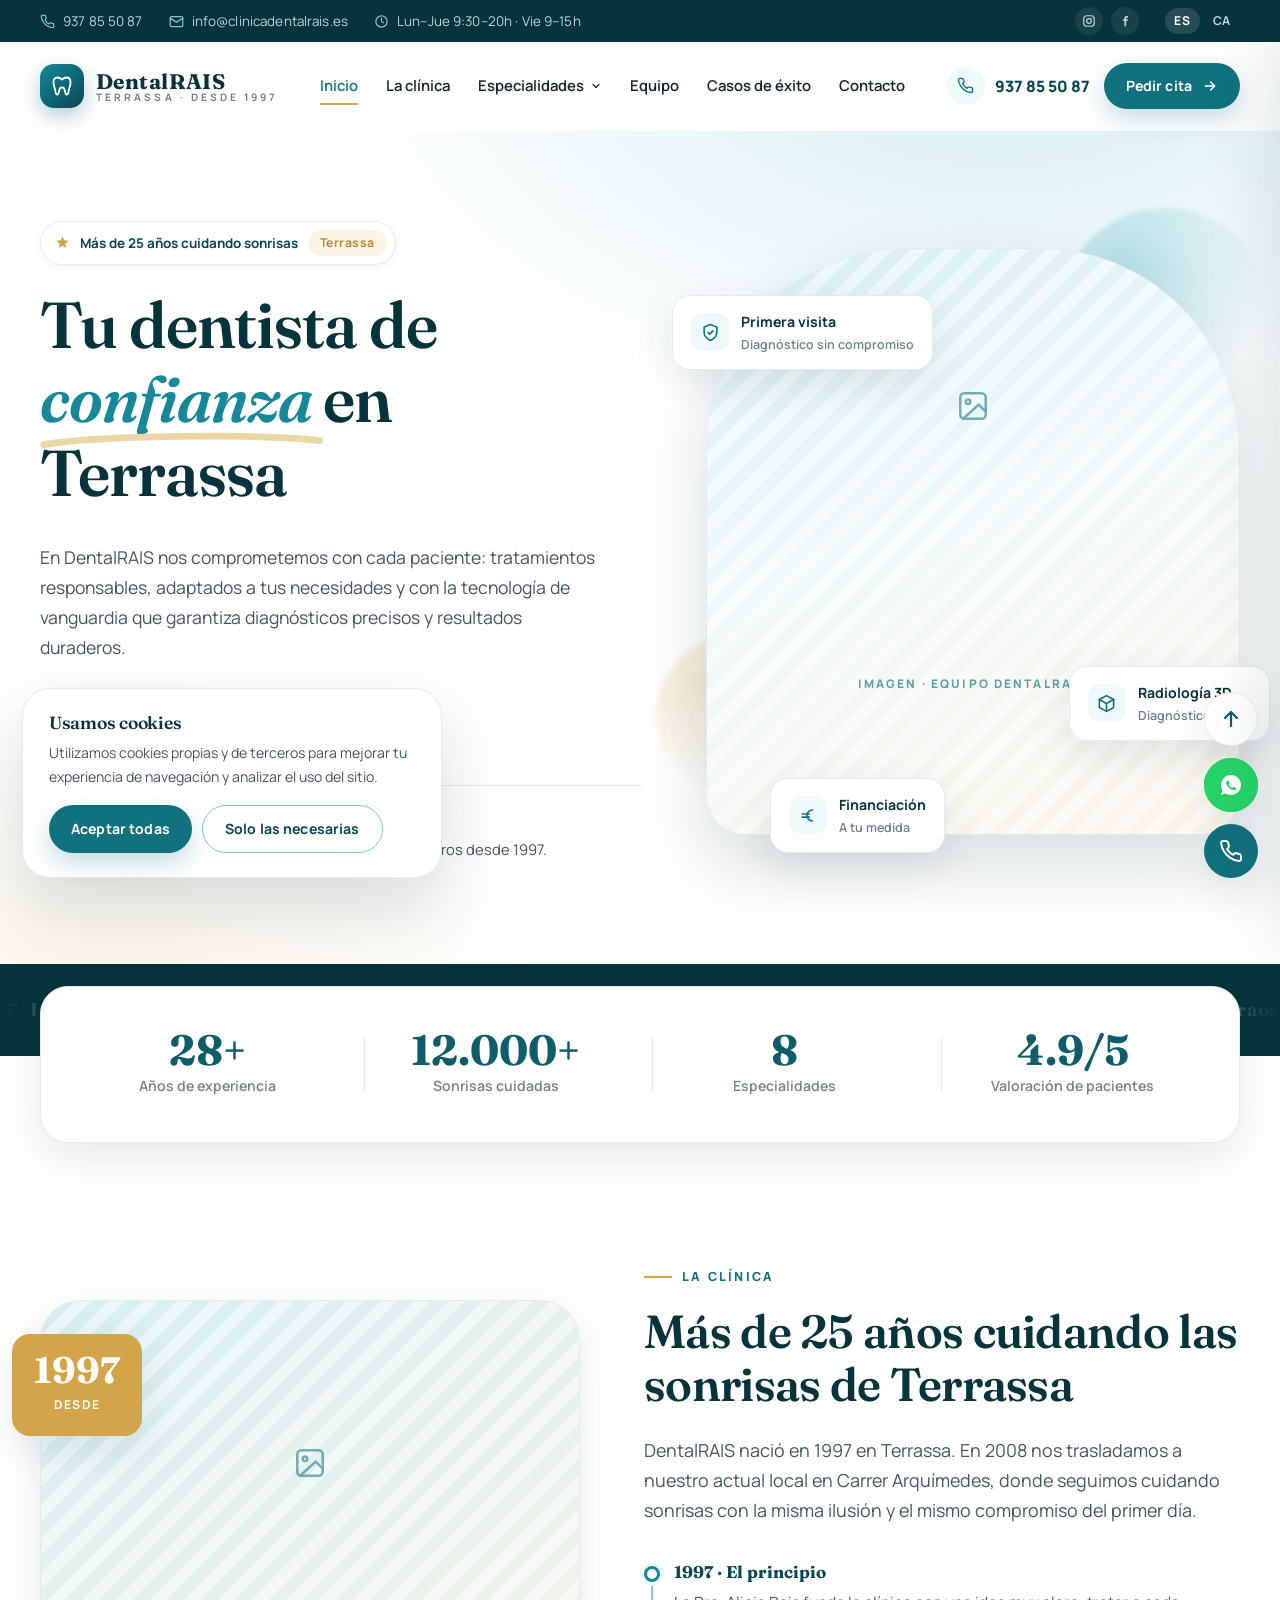
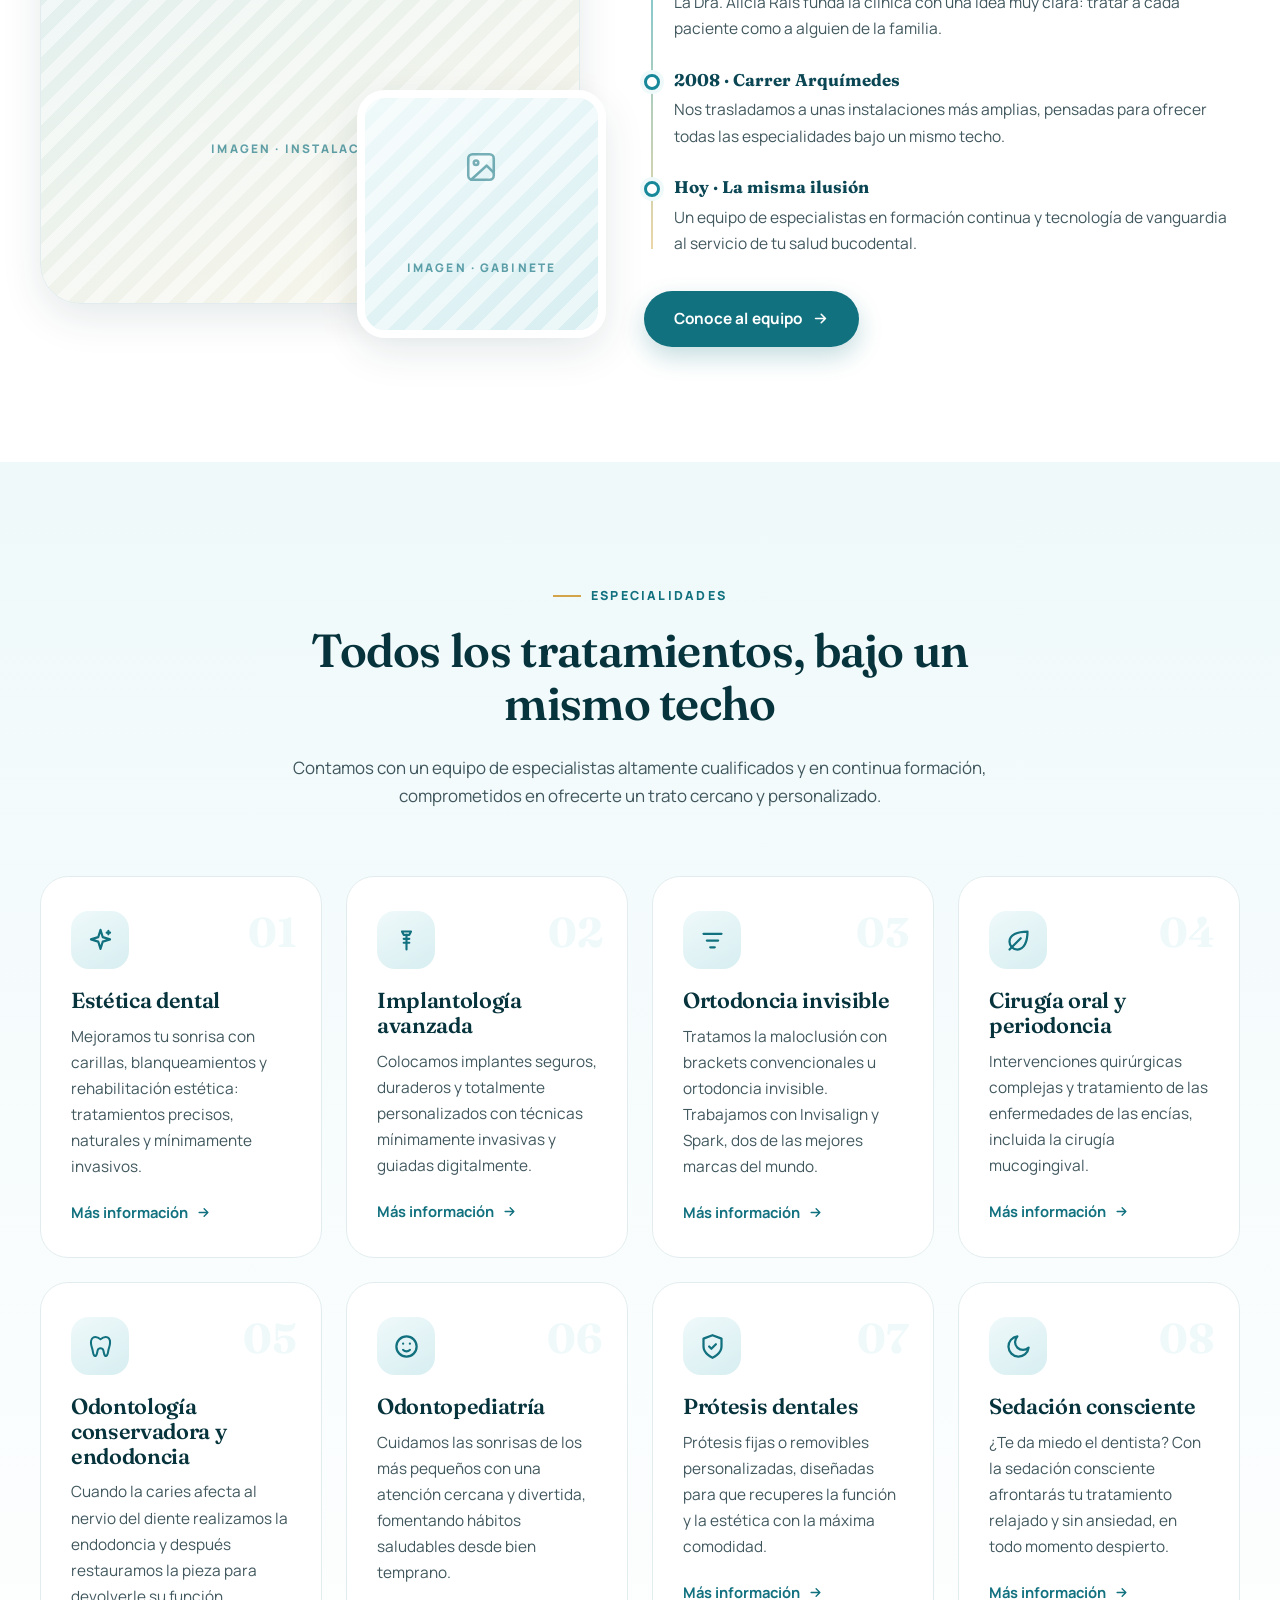
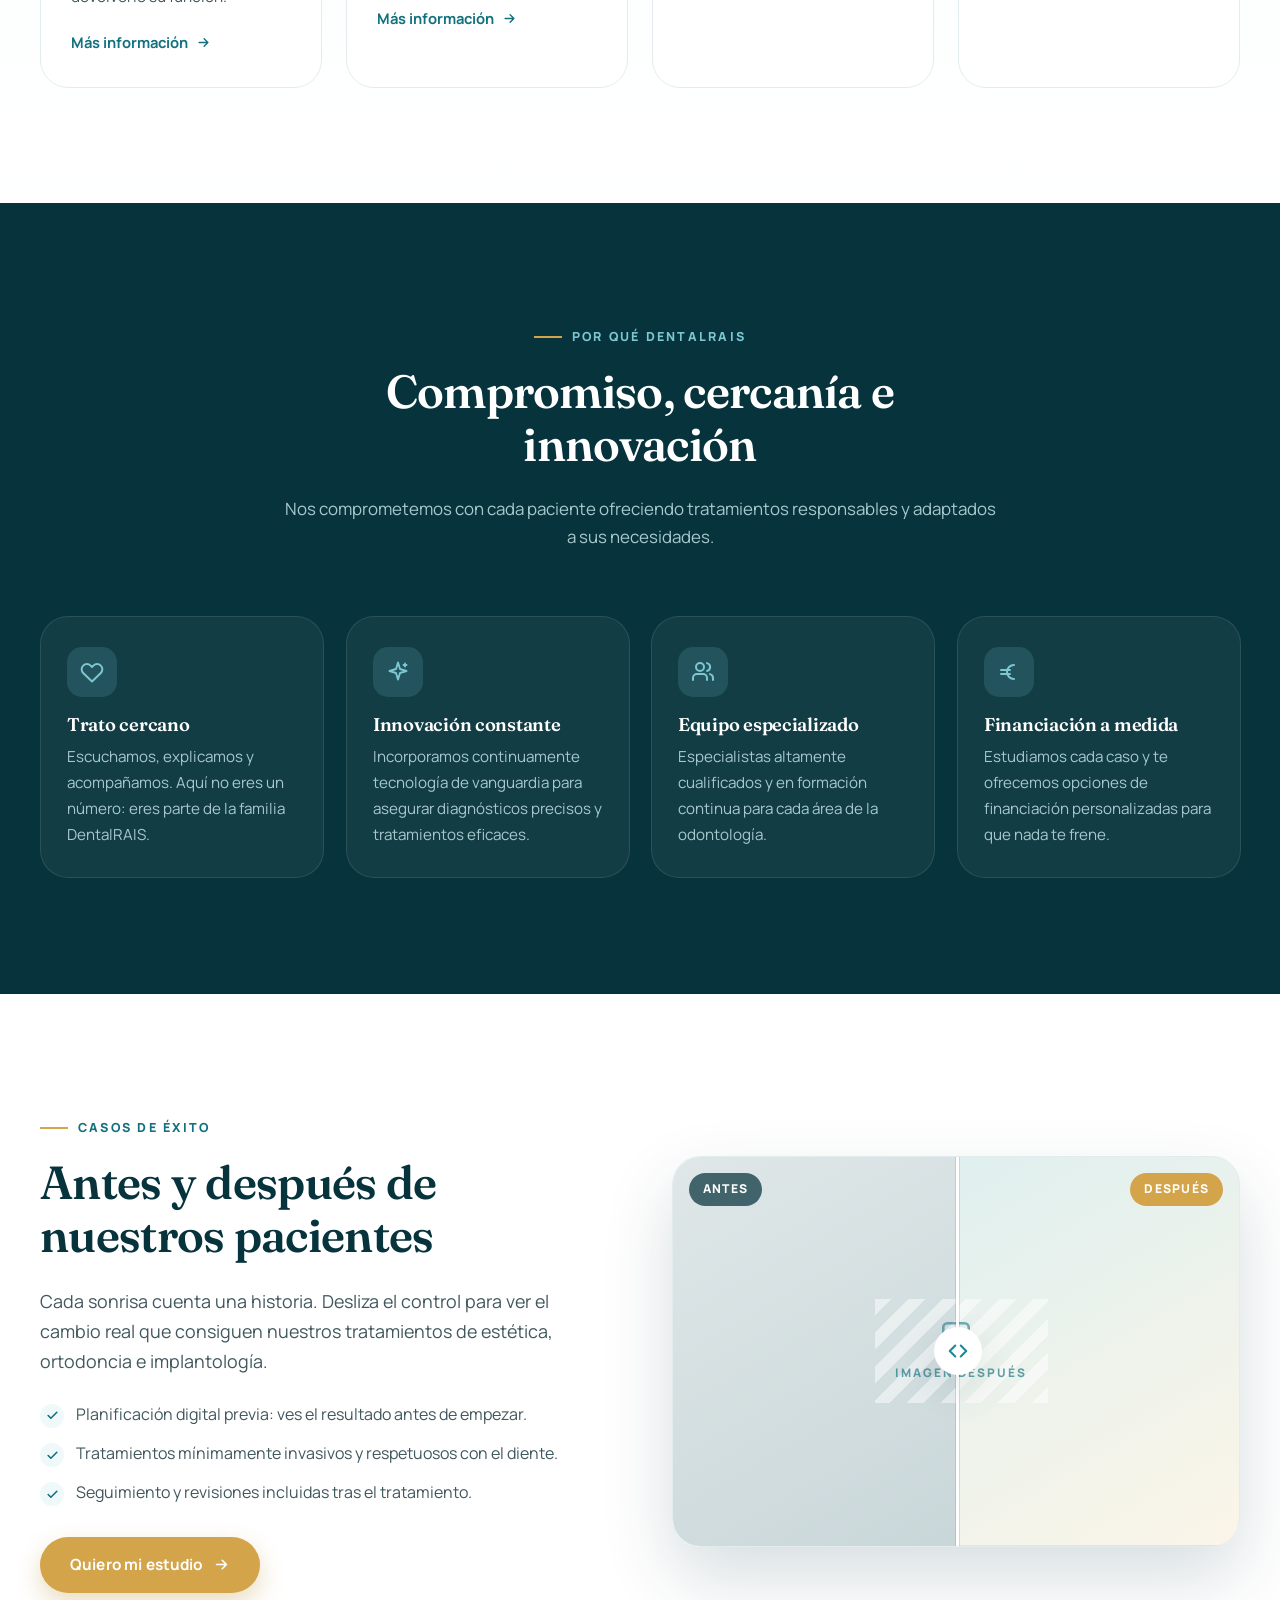
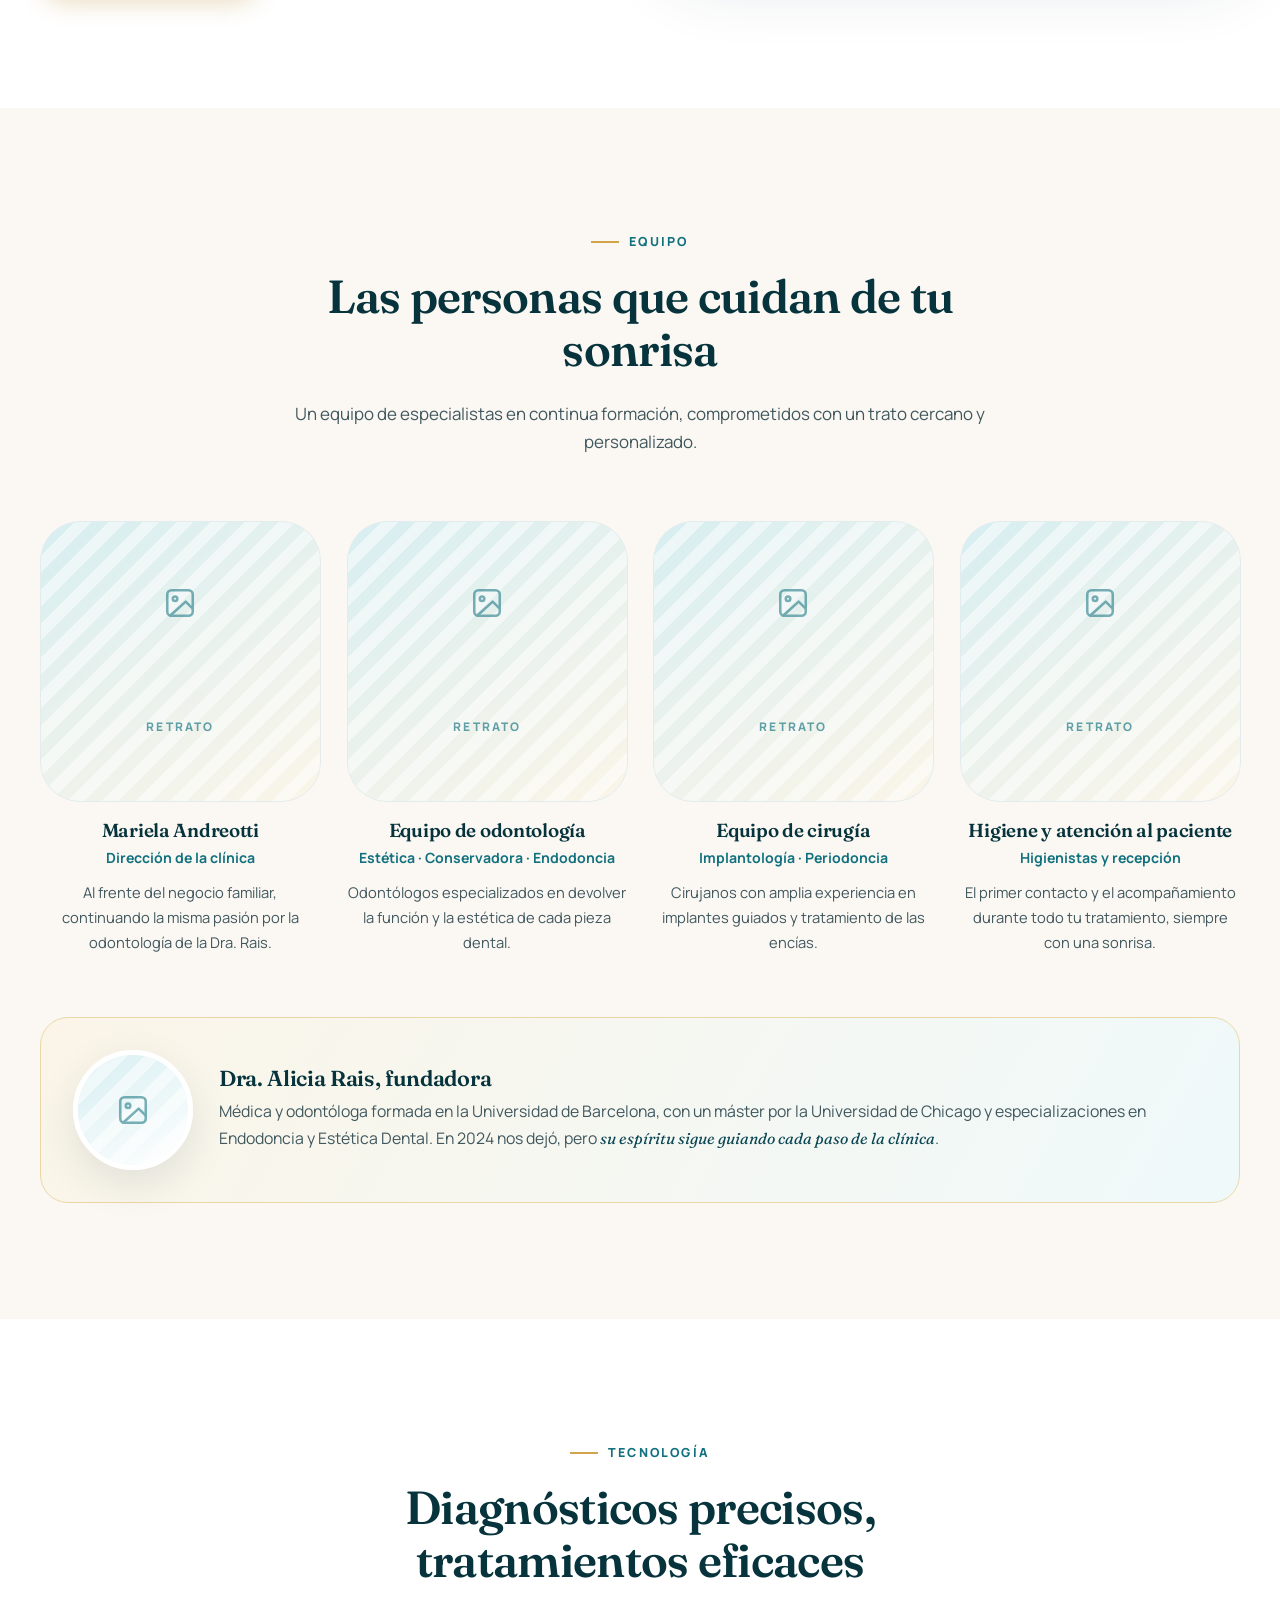
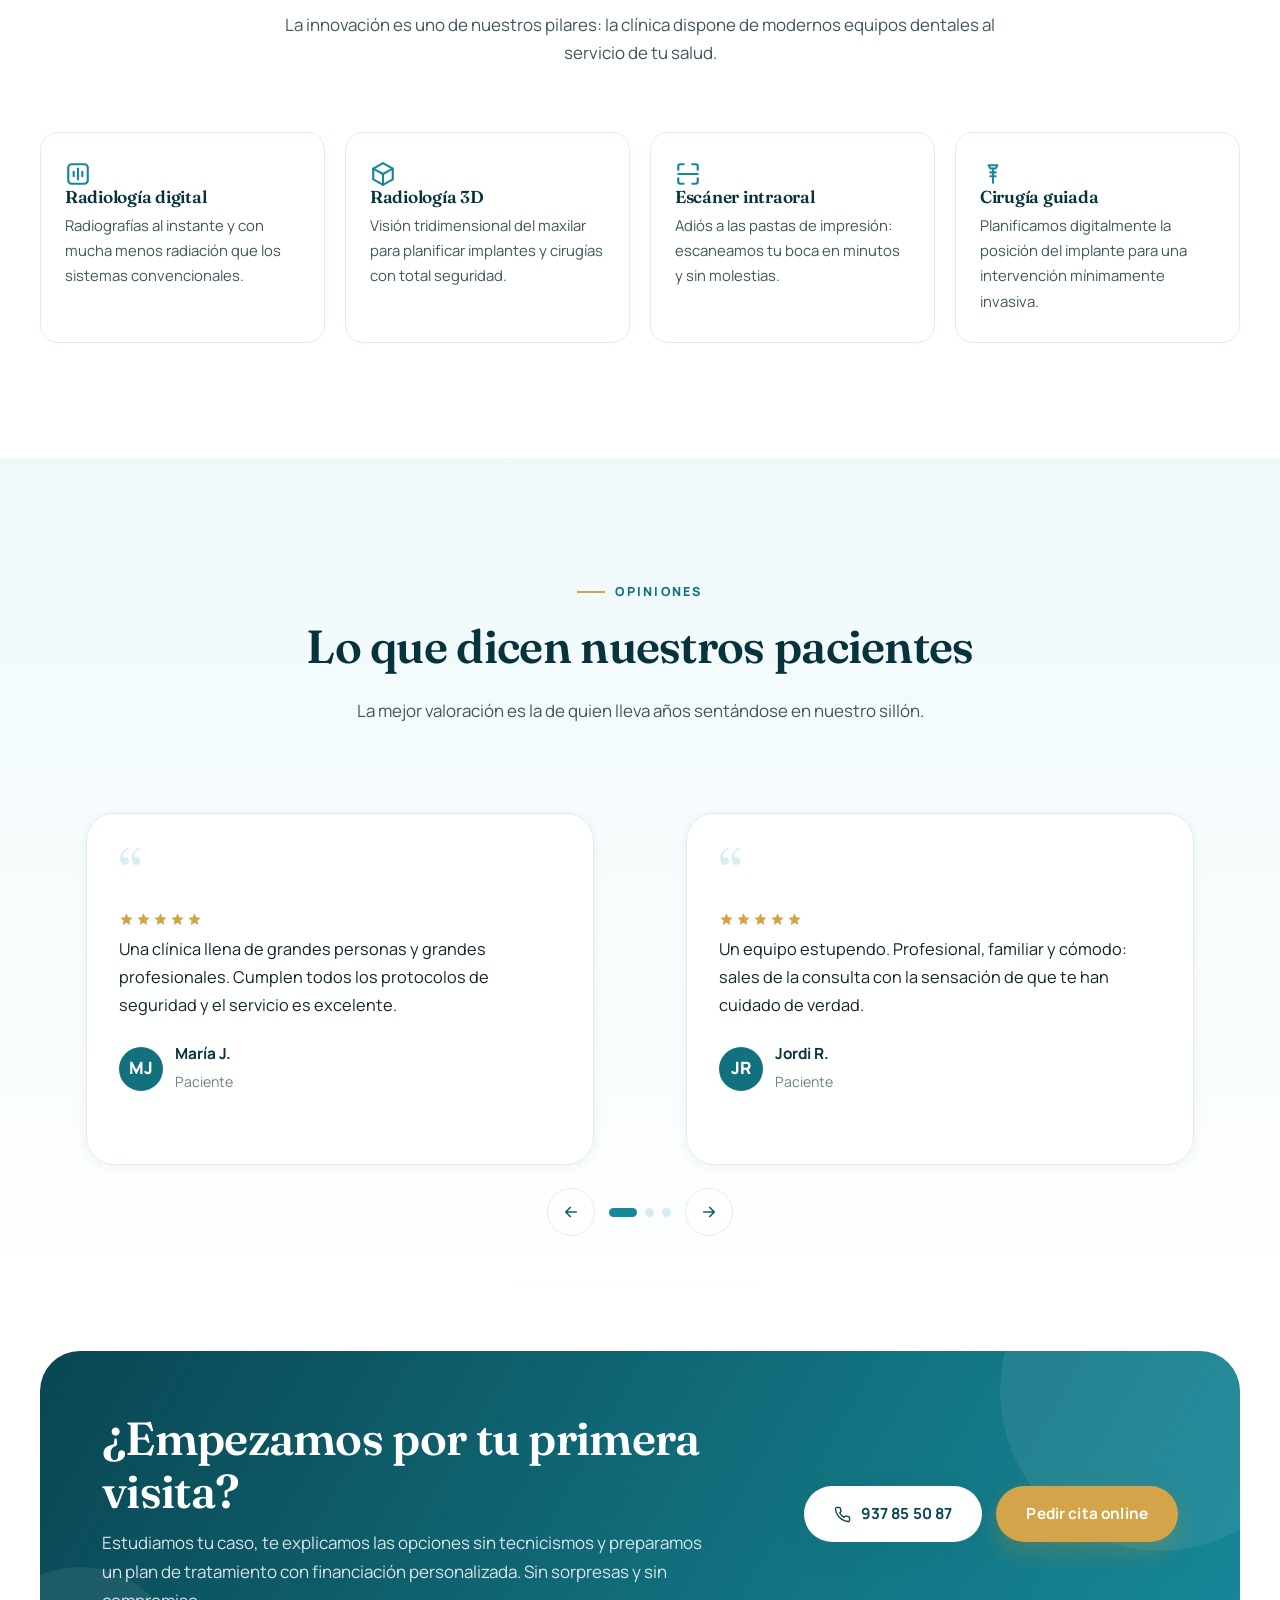
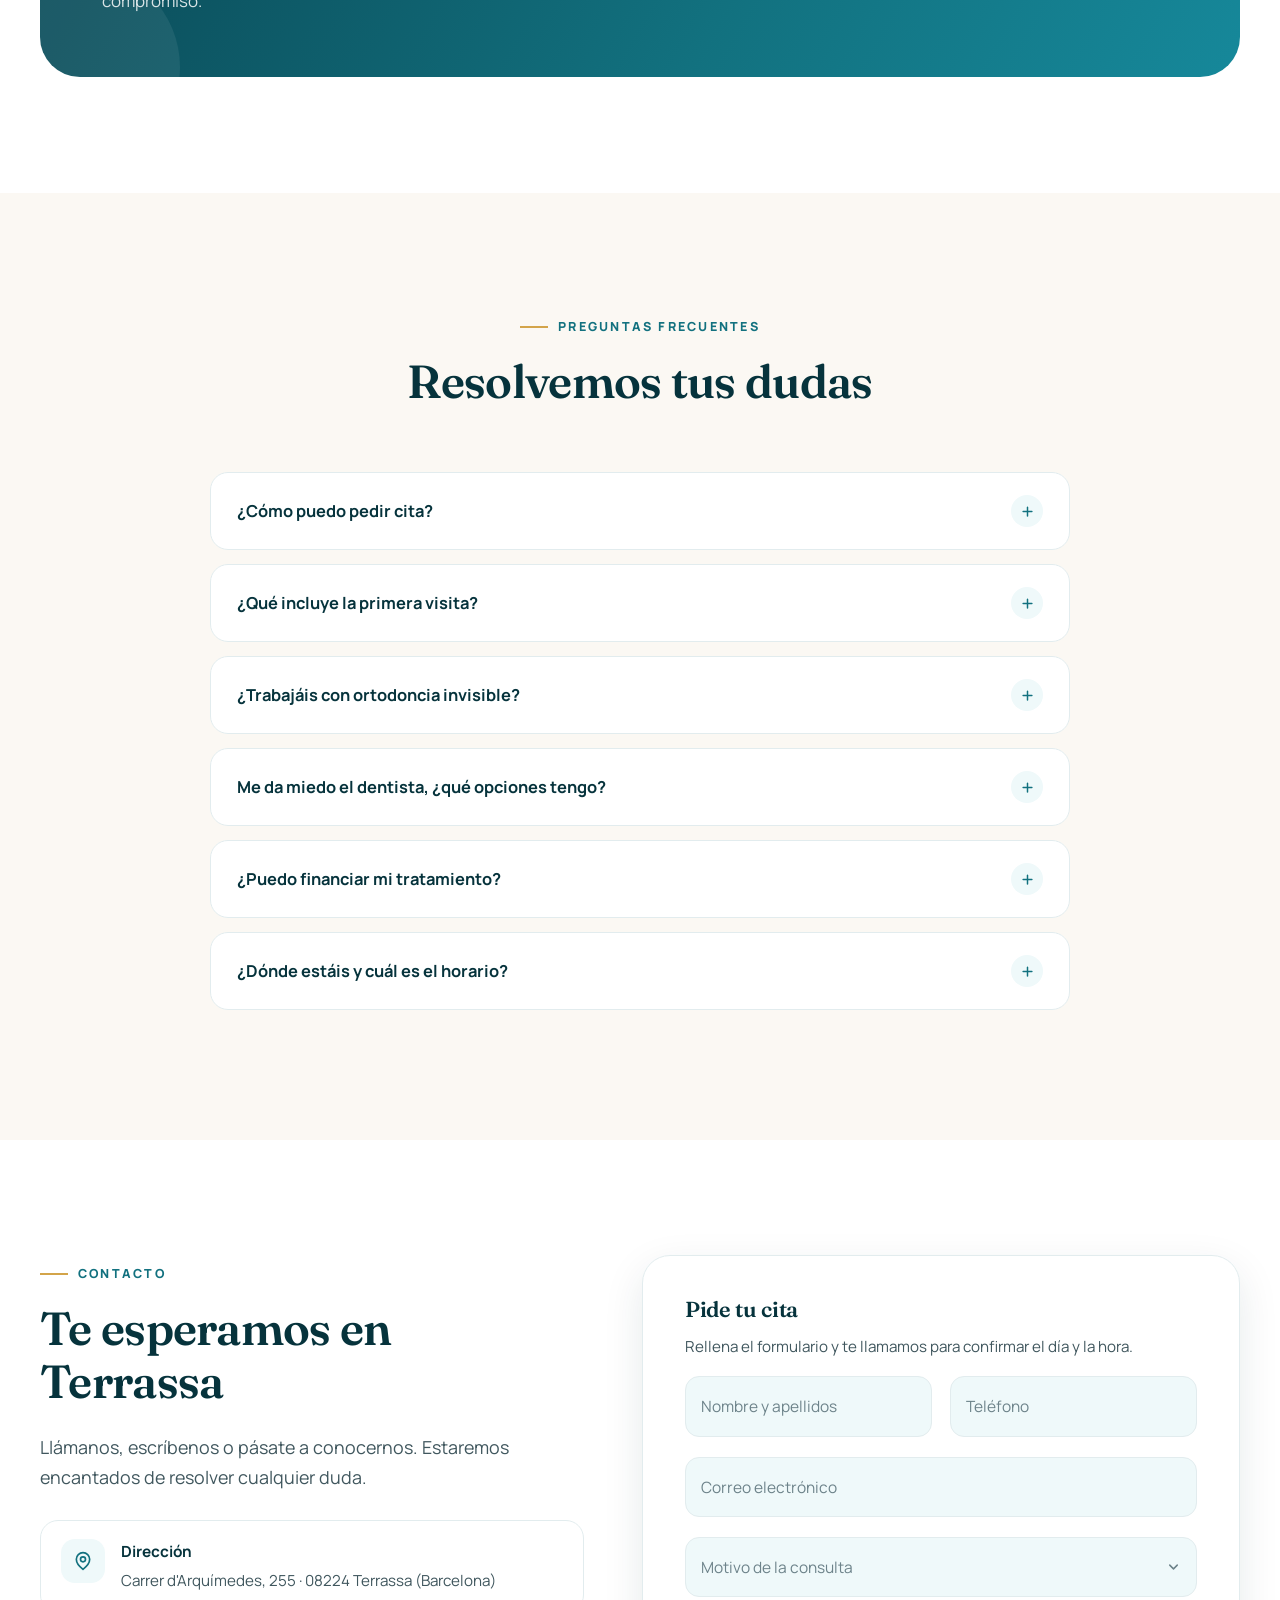
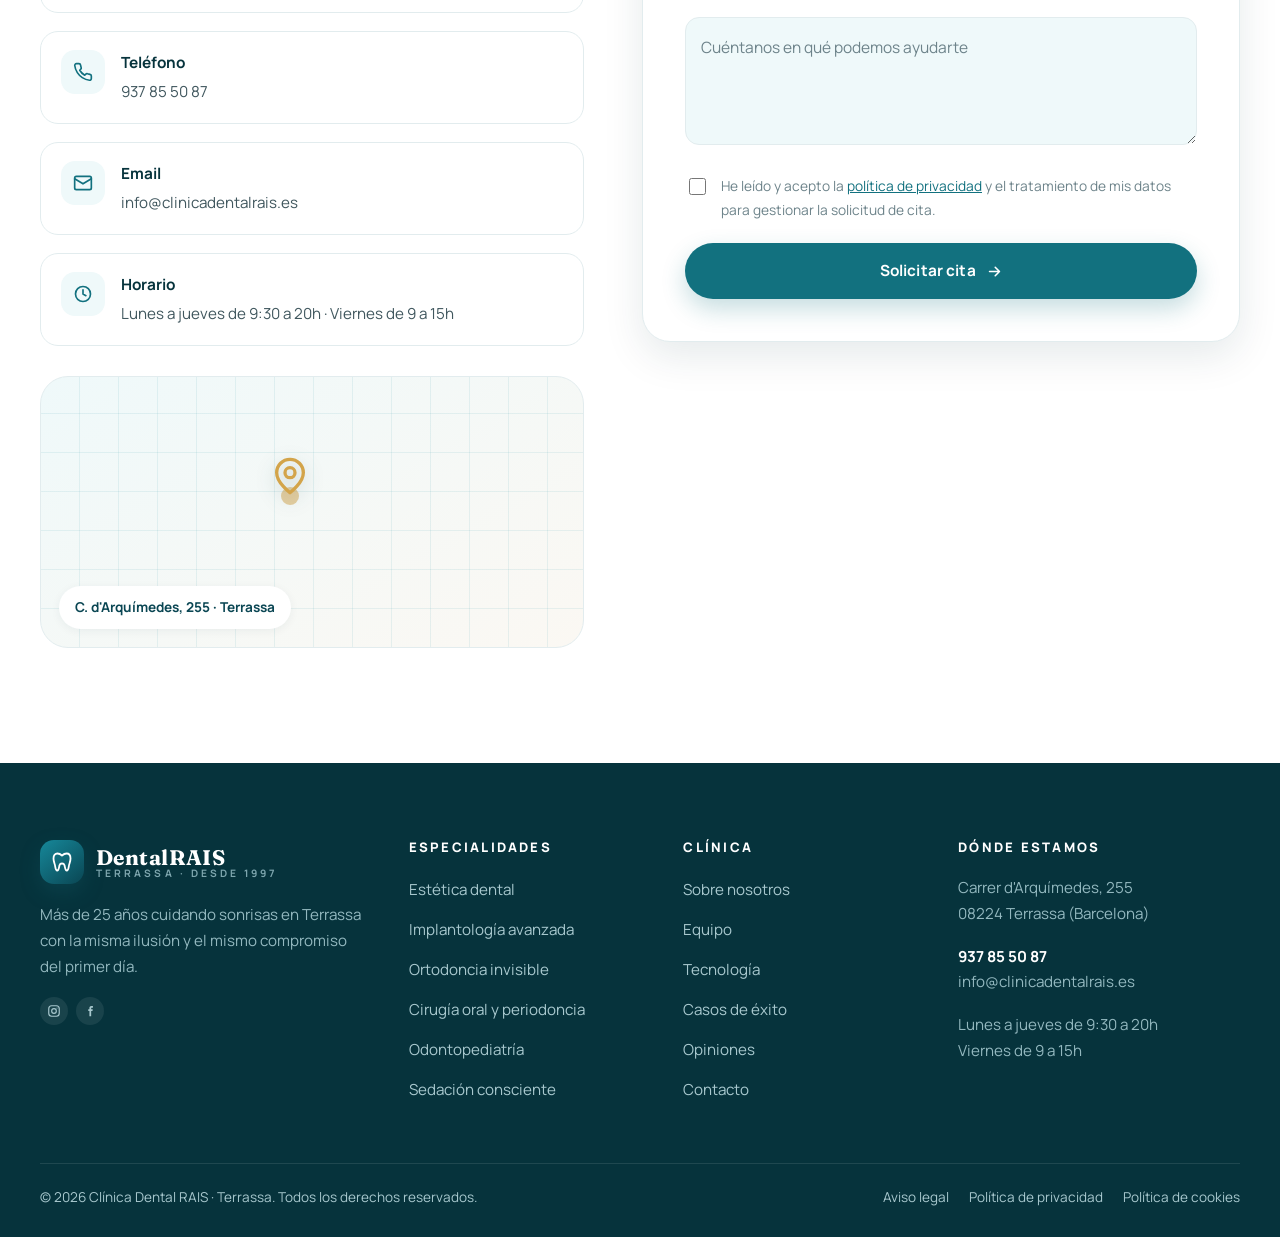
==== clinica-dental-rais/index.html @ fd33e809 "Añade la página principal de Clínica Dental RAIS Reconstrucción estática de la portada de clinicaden" ====
<!doctype html>
<html lang="es">
<head>
<meta charset="utf-8">
<meta name="viewport" content="width=device-width, initial-scale=1">
<title>Clínica Dental RAIS en Terrassa • Tu dentista de confianza</title>
<meta name="description" content="Clínica Dental RAIS en Terrassa. Más de 25 años cuidando sonrisas: estética dental, implantes, ortodoncia invisible, periodoncia y odontopediatría. Pide tu cita en el 937 85 50 87.">
<meta name="theme-color" content="#06333c">
<link rel="canonical" href="https://www.clinicadentalrais.es/">

<meta property="og:type" content="website">
<meta property="og:locale" content="es_ES">
<meta property="og:site_name" content="Clínica Dental RAIS">
<meta property="og:title" content="Clínica Dental RAIS en Terrassa • Tu dentista de confianza">
<meta property="og:description" content="Más de 25 años cuidando sonrisas en Terrassa. Estética dental, implantes, ortodoncia invisible y mucho más.">

<link rel="preconnect" href="https://fonts.googleapis.com">
<link rel="preconnect" href="https://fonts.gstatic.com" crossorigin>
<link href="https://fonts.googleapis.com/css2?family=Fraunces:opsz,wght@9..144,500;9..144,600;9..144,700&family=Manrope:wght@400;500;600;700;800&display=swap" rel="stylesheet">
<link rel="stylesheet" href="styles.css">

<link rel="icon" href="data:image/svg+xml,%3Csvg xmlns='http://www.w3.org/2000/svg' viewBox='0 0 100 100'%3E%3Crect width='100' height='100' rx='24' fill='%2312717f'/%3E%3Ctext x='50' y='68' font-family='Georgia' font-size='54' fill='%23fff' text-anchor='middle'%3ER%3C/text%3E%3C/svg%3E">

<script type="application/ld+json">
{
  "@context": "https://schema.org",
  "@type": "Dentist",
  "name": "Clínica Dental RAIS",
  "url": "https://www.clinicadentalrais.es/",
  "telephone": "+34937855087",
  "email": "info@clinicadentalrais.es",
  "address": {
    "@type": "PostalAddress",
    "streetAddress": "Carrer d'Arquímedes, 255",
    "addressLocality": "Terrassa",
    "addressRegion": "Barcelona",
    "postalCode": "08224",
    "addressCountry": "ES"
  },
  "openingHoursSpecification": [
    { "@type": "OpeningHoursSpecification", "dayOfWeek": ["Monday","Tuesday","Wednesday","Thursday"], "opens": "09:30", "closes": "20:00" },
    { "@type": "OpeningHoursSpecification", "dayOfWeek": "Friday", "opens": "09:00", "closes": "15:00" }
  ]
}
</script>
</head>
<body>

<!-- Iconos reutilizables -->
<svg width="0" height="0" style="position:absolute" aria-hidden="true">
  <defs>
    <symbol id="i-phone" viewBox="0 0 24 24" fill="none" stroke="currentColor" stroke-width="2" stroke-linecap="round" stroke-linejoin="round"><path d="M22 16.9v3a2 2 0 0 1-2.2 2 19.8 19.8 0 0 1-8.6-3.1 19.5 19.5 0 0 1-6-6A19.8 19.8 0 0 1 2.1 4.2 2 2 0 0 1 4.1 2h3a2 2 0 0 1 2 1.7c.1 1 .4 1.9.7 2.8a2 2 0 0 1-.5 2.1L8.1 9.9a16 16 0 0 0 6 6l1.3-1.3a2 2 0 0 1 2.1-.4c.9.3 1.8.6 2.8.7a2 2 0 0 1 1.7 2Z"/></symbol>
    <symbol id="i-mail" viewBox="0 0 24 24" fill="none" stroke="currentColor" stroke-width="2" stroke-linecap="round" stroke-linejoin="round"><rect x="2" y="4" width="20" height="16" rx="2"/><path d="m22 7-10 6L2 7"/></symbol>
    <symbol id="i-clock" viewBox="0 0 24 24" fill="none" stroke="currentColor" stroke-width="2" stroke-linecap="round" stroke-linejoin="round"><circle cx="12" cy="12" r="9"/><path d="M12 7v5l3.5 2"/></symbol>
    <symbol id="i-pin" viewBox="0 0 24 24" fill="none" stroke="currentColor" stroke-width="2" stroke-linecap="round" stroke-linejoin="round"><path d="M20 10c0 6-8 12-8 12s-8-6-8-12a8 8 0 0 1 16 0Z"/><circle cx="12" cy="10" r="3"/></symbol>
    <symbol id="i-tooth" viewBox="0 0 24 24" fill="none" stroke="currentColor" stroke-width="1.8" stroke-linecap="round" stroke-linejoin="round"><path d="M12 5.5c-1.6-1.4-3-2-4.6-2C5 3.5 3.5 5.6 3.5 8.5c0 2.4.8 4 1.4 6.4.5 2 .5 5.6 2.3 5.6 1.7 0 1.7-3.2 2.3-5.2.3-1 .8-1.8 2.5-1.8s2.2.8 2.5 1.8c.6 2 .6 5.2 2.3 5.2 1.8 0 1.8-3.6 2.3-5.6.6-2.4 1.4-4 1.4-6.4 0-2.9-1.5-5-3.9-5-1.6 0-3 .6-4.6 2Z"/></symbol>
    <symbol id="i-arrow" viewBox="0 0 24 24" fill="none" stroke="currentColor" stroke-width="2.2" stroke-linecap="round" stroke-linejoin="round"><path d="M5 12h14M13 6l6 6-6 6"/></symbol>
    <symbol id="i-chev" viewBox="0 0 24 24" fill="none" stroke="currentColor" stroke-width="2.4" stroke-linecap="round" stroke-linejoin="round"><path d="m6 9 6 6 6-6"/></symbol>
    <symbol id="i-left" viewBox="0 0 24 24" fill="none" stroke="currentColor" stroke-width="2.2" stroke-linecap="round" stroke-linejoin="round"><path d="M19 12H5M11 18l-6-6 6-6"/></symbol>
    <symbol id="i-check" viewBox="0 0 24 24" fill="none" stroke="currentColor" stroke-width="3" stroke-linecap="round" stroke-linejoin="round"><path d="m4 12 5 5L20 6"/></symbol>
    <symbol id="i-plus" viewBox="0 0 24 24" fill="none" stroke="currentColor" stroke-width="2.4" stroke-linecap="round"><path d="M12 5v14M5 12h14"/></symbol>
    <symbol id="i-close" viewBox="0 0 24 24" fill="none" stroke="currentColor" stroke-width="2.2" stroke-linecap="round"><path d="M6 6l12 12M18 6 6 18"/></symbol>
    <symbol id="i-star" viewBox="0 0 24 24" fill="currentColor"><path d="m12 2 2.9 6.3 6.8.8-5 4.7 1.3 6.8L12 17.3 6 20.6l1.3-6.8-5-4.7 6.8-.8Z"/></symbol>
    <symbol id="i-heart" viewBox="0 0 24 24" fill="none" stroke="currentColor" stroke-width="2" stroke-linecap="round" stroke-linejoin="round"><path d="M20.8 5.6a5.2 5.2 0 0 0-7.4 0L12 7l-1.4-1.4a5.2 5.2 0 1 0-7.4 7.4L12 21.5l8.8-8.5a5.2 5.2 0 0 0 0-7.4Z"/></symbol>
    <symbol id="i-shield" viewBox="0 0 24 24" fill="none" stroke="currentColor" stroke-width="2" stroke-linecap="round" stroke-linejoin="round"><path d="M12 22s8-3.5 8-10V5l-8-3-8 3v7c0 6.5 8 10 8 10Z"/><path d="m9 12 2 2 4-4"/></symbol>
    <symbol id="i-spark" viewBox="0 0 24 24" fill="none" stroke="currentColor" stroke-width="1.9" stroke-linecap="round" stroke-linejoin="round"><path d="M12 2.5 14 9l6.5 2-6.5 2-2 6.5-2-6.5L3.5 11 10 9Z"/><path d="M19 3.5v3M17.5 5h3"/></symbol>
    <symbol id="i-scan" viewBox="0 0 24 24" fill="none" stroke="currentColor" stroke-width="2" stroke-linecap="round" stroke-linejoin="round"><path d="M3 8V5a2 2 0 0 1 2-2h3M16 3h3a2 2 0 0 1 2 2v3M21 16v3a2 2 0 0 1-2 2h-3M8 21H5a2 2 0 0 1-2-2v-3"/><path d="M3 12h18"/></symbol>
    <symbol id="i-users" viewBox="0 0 24 24" fill="none" stroke="currentColor" stroke-width="2" stroke-linecap="round" stroke-linejoin="round"><path d="M16 20v-2a4 4 0 0 0-4-4H6a4 4 0 0 0-4 4v2"/><circle cx="9" cy="7" r="4"/><path d="M22 20v-2a4 4 0 0 0-3-3.9M16 3.1a4 4 0 0 1 0 7.8"/></symbol>
    <symbol id="i-baby" viewBox="0 0 24 24" fill="none" stroke="currentColor" stroke-width="2" stroke-linecap="round" stroke-linejoin="round"><circle cx="12" cy="12" r="9"/><path d="M9 9.5h.01M15 9.5h.01M9 15a4 4 0 0 0 6 0"/></symbol>
    <symbol id="i-align" viewBox="0 0 24 24" fill="none" stroke="currentColor" stroke-width="2" stroke-linecap="round" stroke-linejoin="round"><path d="M4 6h16M7 12h10M10 18h4"/></symbol>
    <symbol id="i-implant" viewBox="0 0 24 24" fill="none" stroke="currentColor" stroke-width="1.9" stroke-linecap="round" stroke-linejoin="round"><path d="M8 4h8l-1.5 3h-5Z"/><path d="M12 7v13M9.5 10.5h5M9.5 14h5"/></symbol>
    <symbol id="i-moon" viewBox="0 0 24 24" fill="none" stroke="currentColor" stroke-width="2" stroke-linecap="round" stroke-linejoin="round"><path d="M21 13a9 9 0 1 1-10-10 7 7 0 0 0 10 10Z"/></symbol>
    <symbol id="i-leaf" viewBox="0 0 24 24" fill="none" stroke="currentColor" stroke-width="2" stroke-linecap="round" stroke-linejoin="round"><path d="M11 20A7 7 0 0 1 4 13c0-6 7-9 16-9 0 9-3 16-9 16Z"/><path d="M4 20 14 10"/></symbol>
    <symbol id="i-xray" viewBox="0 0 24 24" fill="none" stroke="currentColor" stroke-width="2" stroke-linecap="round" stroke-linejoin="round"><rect x="3" y="3" width="18" height="18" rx="3"/><path d="M12 7v10M8 10v4M16 10v4"/></symbol>
    <symbol id="i-3d" viewBox="0 0 24 24" fill="none" stroke="currentColor" stroke-width="2" stroke-linecap="round" stroke-linejoin="round"><path d="m12 2 9 5v10l-9 5-9-5V7Z"/><path d="m3 7 9 5 9-5M12 12v10"/></symbol>
    <symbol id="i-euro" viewBox="0 0 24 24" fill="none" stroke="currentColor" stroke-width="2" stroke-linecap="round" stroke-linejoin="round"><path d="M17 5a7 7 0 1 0 0 14"/><path d="M4 10h9M4 14h9"/></symbol>
    <symbol id="i-image" viewBox="0 0 24 24" fill="none" stroke="currentColor" stroke-width="1.8" stroke-linecap="round" stroke-linejoin="round"><rect x="3" y="3" width="18" height="18" rx="3"/><circle cx="8.5" cy="9" r="1.6"/><path d="m21 16-5-5L5 21"/></symbol>
    <symbol id="i-wa" viewBox="0 0 24 24" fill="currentColor"><path d="M12 2a10 10 0 0 0-8.5 15.2L2 22l4.9-1.4A10 10 0 1 0 12 2Zm5.3 14c-.2.6-1.3 1.2-1.8 1.2-.5.1-1 .1-1.7-.1-.4-.1-.9-.3-1.5-.6a11.6 11.6 0 0 1-4.4-4c-.3-.5-.8-1.3-.8-2.4 0-1.2.6-1.7.8-2 .2-.2.5-.3.7-.3h.5c.2 0 .4 0 .6.5l.8 1.9c.1.2 0 .4-.1.5l-.3.4-.3.3c-.1.1-.2.3 0 .5.1.3.6 1.1 1.4 1.8 1 .8 1.7 1.1 2 1.2.2.1.4.1.5-.1l.7-.8c.2-.2.3-.2.5-.1l1.8.9c.2.1.4.2.4.3.1.1.1.6 0 1.1Z"/></symbol>
    <symbol id="i-ig" viewBox="0 0 24 24" fill="none" stroke="currentColor" stroke-width="2"><rect x="3" y="3" width="18" height="18" rx="5"/><circle cx="12" cy="12" r="4"/><circle cx="17.2" cy="6.8" r="1" fill="currentColor" stroke="none"/></symbol>
    <symbol id="i-fb" viewBox="0 0 24 24" fill="currentColor"><path d="M14 9V7.5c0-.7.5-.9 1-.9h2V3.5h-2.6C11.6 3.5 11 5.4 11 6.9V9H9v3h2v9h3v-9h2.3l.4-3H14Z"/></symbol>
    <symbol id="i-up" viewBox="0 0 24 24" fill="none" stroke="currentColor" stroke-width="2.2" stroke-linecap="round" stroke-linejoin="round"><path d="M12 19V5M6 11l6-6 6 6"/></symbol>
  </defs>
</svg>

<div class="progress" id="progress" aria-hidden="true"></div>

<!-- ============ Barra superior ============ -->
<div class="topbar">
  <div class="wrap topbar__inner">
    <ul class="topbar__list">
      <li class="topbar__item">
        <svg><use href="#i-phone"/></svg>
        <a href="tel:+34937855087">937 85 50 87</a>
      </li>
      <li class="topbar__item hide-sm">
        <svg><use href="#i-mail"/></svg>
        <a href="mailto:info@clinicadentalrais.es">info@clinicadentalrais.es</a>
      </li>
      <li class="topbar__item hide-sm">
        <svg><use href="#i-clock"/></svg>
        <span>Lun–Jue 9:30–20h · Vie 9–15h</span>
      </li>
    </ul>
    <div class="topbar__list">
      <div class="social">
        <a href="#" aria-label="Instagram"><svg><use href="#i-ig"/></svg></a>
        <a href="#" aria-label="Facebook"><svg><use href="#i-fb"/></svg></a>
      </div>
      <div class="lang">
        <a href="#" class="is-active">ES</a>
        <a href="#">CA</a>
      </div>
    </div>
  </div>
</div>

<!-- ============ Cabecera ============ -->
<header class="header" id="header">
  <div class="wrap header__inner">
    <a href="#" class="logo" aria-label="Clínica Dental RAIS, inicio">
      <span class="logo__mark"><svg><use href="#i-tooth"/></svg></span>
      <span class="logo__text">
        <span class="logo__name">Dental<strong>RAIS</strong></span>
        <span class="logo__tag">Terrassa · desde 1997</span>
      </span>
    </a>

    <nav class="nav" aria-label="Principal">
      <a class="nav__link is-active" href="#inicio">Inicio</a>
      <a class="nav__link" href="#clinica">La clínica</a>
      <div class="has-drop">
        <a class="nav__link" href="#especialidades">Especialidades <svg class="chev"><use href="#i-chev"/></svg></a>
        <div class="drop">
          <a href="#especialidades"><svg><use href="#i-spark"/></svg> Estética dental</a>
          <a href="#especialidades"><svg><use href="#i-implant"/></svg> Implantología avanzada</a>
          <a href="#especialidades"><svg><use href="#i-align"/></svg> Ortodoncia invisible</a>
          <a href="#especialidades"><svg><use href="#i-leaf"/></svg> Cirugía oral y periodoncia</a>
          <a href="#especialidades"><svg><use href="#i-tooth"/></svg> Odontología conservadora y endodoncia</a>
          <a href="#especialidades"><svg><use href="#i-baby"/></svg> Odontopediatría</a>
          <a href="#especialidades"><svg><use href="#i-shield"/></svg> Prótesis dentales</a>
          <a href="#especialidades"><svg><use href="#i-moon"/></svg> Sedación consciente</a>
        </div>
      </div>
      <a class="nav__link" href="#equipo">Equipo</a>
      <a class="nav__link" href="#casos">Casos de éxito</a>
      <a class="nav__link" href="#contacto">Contacto</a>
    </nav>

    <div class="header__cta">
      <a class="header__phone" href="tel:+34937855087">
        <span class="ring"><svg><use href="#i-phone"/></svg></span>
        937 85 50 87
      </a>
      <a class="btn btn--sm" href="#contacto">Pedir cita <svg class="ico" width="16" height="16"><use href="#i-arrow"/></svg></a>
      <button class="burger" id="burger" aria-label="Abrir menú" aria-expanded="false" aria-controls="drawer">
        <span></span><span></span><span></span>
      </button>
    </div>
  </div>
</header>

<!-- ============ Menú móvil ============ -->
<div class="scrim" id="scrim"></div>
<aside class="drawer" id="drawer" aria-label="Menú móvil">
  <div class="drawer__top">
    <span class="logo">
      <span class="logo__mark"><svg><use href="#i-tooth"/></svg></span>
      <span class="logo__text"><span class="logo__name">Dental<strong>RAIS</strong></span></span>
    </span>
    <button class="drawer__close" id="drawerClose" aria-label="Cerrar menú"><svg><use href="#i-close"/></svg></button>
  </div>
  <nav aria-label="Móvil">
    <a href="#inicio" style="--i:0">Inicio</a>
    <a href="#clinica" style="--i:1">La clínica</a>
    <a href="#especialidades" style="--i:2">Especialidades</a>
    <a href="#equipo" style="--i:3">Equipo</a>
    <a href="#tecnologia" style="--i:4">Tecnología</a>
    <a href="#casos" style="--i:5">Casos de éxito</a>
    <a href="#opiniones" style="--i:6">Opiniones</a>
    <a href="#faq" style="--i:7">Preguntas frecuentes</a>
    <a href="#contacto" style="--i:8">Contacto</a>
  </nav>
  <a class="btn" href="tel:+34937855087"><svg width="17" height="17"><use href="#i-phone"/></svg> 937 85 50 87</a>
  <div class="drawer__info">
    <strong>Carrer d'Arquímedes, 255</strong>
    08224 Terrassa (Barcelona)<br>
    Lunes a jueves de 9:30 a 20h · Viernes de 9 a 15h
  </div>
</aside>

<main id="inicio">

<!-- ============ Hero ============ -->
<section class="hero">
  <div class="wrap hero__grid">
    <div class="hero__copy">
      <span class="hero__badge anim-up" style="--d:80ms">
        <svg width="15" height="15" style="color:var(--gold-500)"><use href="#i-star"/></svg>
        Más de 25 años cuidando sonrisas
        <span class="pill">Terrassa</span>
      </span>

      <h1 class="anim-up" style="--d:180ms">
        Tu dentista de
        <span class="accent">confianza
          <svg viewBox="0 0 300 20" preserveAspectRatio="none" aria-hidden="true">
            <path d="M4 14c60-9 220-12 292-4" fill="none" stroke="currentColor" stroke-width="7" stroke-linecap="round"/>
          </svg>
        </span>
        en Terrassa
      </h1>

      <p class="hero__text anim-up" style="--d:300ms">
        En DentalRAIS nos comprometemos con cada paciente: tratamientos responsables,
        adaptados a tus necesidades y con la tecnología de vanguardia que garantiza
        diagnósticos precisos y resultados duraderos.
      </p>

      <div class="hero__actions anim-up" style="--d:400ms">
        <a class="btn" href="#contacto">Pide tu cita <svg class="ico" width="17" height="17"><use href="#i-arrow"/></svg></a>
        <a class="btn btn--ghost" href="#especialidades">Ver especialidades</a>
      </div>

      <div class="hero__proof anim-up" style="--d:520ms">
        <div class="avatars" aria-hidden="true">
          <span>MA</span><span>JR</span><span>LC</span><span>+</span>
        </div>
        <p>
          <span class="stars" aria-hidden="true">
            <svg><use href="#i-star"/></svg><svg><use href="#i-star"/></svg><svg><use href="#i-star"/></svg><svg><use href="#i-star"/></svg><svg><use href="#i-star"/></svg>
          </span><br>
          <strong>Miles de pacientes</strong> confían en nosotros desde 1997.
        </p>
      </div>
    </div>

    <div class="hero__visual anim-up" style="--d:340ms">
      <div class="hero__blob hero__blob--1" data-parallax="0.05" aria-hidden="true"></div>
      <div class="hero__blob hero__blob--2" data-parallax="-0.04" aria-hidden="true"></div>

      <div class="hero__frame">
        <div class="ph"><svg><use href="#i-image"/></svg><span>Imagen · equipo DentalRAIS</span></div>
      </div>

      <div class="floatcard floatcard--a" data-parallax="0.03">
        <span class="ic"><svg><use href="#i-shield"/></svg></span>
        <span>Primera visita<small>Diagnóstico sin compromiso</small></span>
      </div>
      <div class="floatcard floatcard--b" data-parallax="-0.03">
        <span class="ic"><svg><use href="#i-3d"/></svg></span>
        <span>Radiología 3D<small>Diagnóstico digital</small></span>
      </div>
      <div class="floatcard floatcard--c" data-parallax="0.02">
        <span class="ic"><svg><use href="#i-euro"/></svg></span>
        <span>Financiación<small>A tu medida</small></span>
      </div>
    </div>
  </div>
</section>

<!-- ============ Marcas ============ -->
<section class="marquee" aria-label="Marcas con las que trabajamos">
  <div class="marquee__track" id="marquee">
    <span class="marquee__item"><svg><use href="#i-align"/></svg> Invisalign</span>
    <span class="marquee__item"><svg><use href="#i-spark"/></svg> Spark</span>
    <span class="marquee__item"><svg><use href="#i-spark"/></svg> Top Smile</span>
    <span class="marquee__item"><svg><use href="#i-implant"/></svg> Implantología guiada</span>
    <span class="marquee__item"><svg><use href="#i-xray"/></svg> Radiología digital</span>
    <span class="marquee__item"><svg><use href="#i-3d"/></svg> Escáner intraoral 3D</span>
    <span class="marquee__item"><svg><use href="#i-moon"/></svg> Sedación consciente</span>
  </div>
</section>

<!-- ============ Contadores ============ -->
<div class="wrap">
  <div class="stats" data-reveal="zoom">
    <div class="stat"><b class="count" data-to="28" data-suffix="+">0</b><span>Años de experiencia</span></div>
    <div class="stat"><b class="count" data-to="12000" data-group="1" data-suffix="+">0</b><span>Sonrisas cuidadas</span></div>
    <div class="stat"><b class="count" data-to="8" data-suffix="">0</b><span>Especialidades</span></div>
    <div class="stat"><b class="count" data-to="4.9" data-decimals="1" data-suffix="/5">0</b><span>Valoración de pacientes</span></div>
  </div>
</div>

<!-- ============ La clínica ============ -->
<section class="section" id="clinica">
  <div class="wrap about__grid">
    <div class="about__media" data-reveal="left">
      <div class="about__img">
        <div class="ph" style="height:100%"><svg><use href="#i-image"/></svg><span>Imagen · instalaciones</span></div>
      </div>
      <div class="about__img--small">
        <div class="ph" style="height:100%"><svg><use href="#i-image"/></svg><span>Imagen · gabinete</span></div>
      </div>
      <div class="about__years"><b>1997</b><span>Desde</span></div>
    </div>

    <div data-reveal="right">
      <span class="eyebrow">La clínica</span>
      <h2>Más de 25 años cuidando las sonrisas de Terrassa</h2>
      <p class="lead">
        DentalRAIS nació en 1997 en Terrassa. En 2008 nos trasladamos a nuestro actual local
        en Carrer Arquímedes, donde seguimos cuidando sonrisas con la misma ilusión y el mismo
        compromiso del primer día.
      </p>

      <ul class="timeline">
        <li>
          <b>1997 · El principio</b>
          <p>La Dra. Alicia Rais funda la clínica con una idea muy clara: tratar a cada paciente como a alguien de la familia.</p>
        </li>
        <li>
          <b>2008 · Carrer Arquímedes</b>
          <p>Nos trasladamos a unas instalaciones más amplias, pensadas para ofrecer todas las especialidades bajo un mismo techo.</p>
        </li>
        <li>
          <b>Hoy · La misma ilusión</b>
          <p>Un equipo de especialistas en formación continua y tecnología de vanguardia al servicio de tu salud bucodental.</p>
        </li>
      </ul>

      <a class="btn" href="#equipo">Conoce al equipo <svg class="ico" width="17" height="17"><use href="#i-arrow"/></svg></a>
    </div>
  </div>
</section>

<!-- ============ Especialidades ============ -->
<section class="section section--tint" id="especialidades">
  <div class="wrap">
    <div class="head head--center" data-reveal>
      <span class="eyebrow">Especialidades</span>
      <h2>Todos los tratamientos, bajo un mismo techo</h2>
      <p>Contamos con un equipo de especialistas altamente cualificados y en continua formación,
         comprometidos en ofrecerte un trato cercano y personalizado.</p>
    </div>

    <div class="cards">
      <article class="card" data-reveal style="--d:0ms">
        <span class="card__num">01</span>
        <span class="card__ico"><svg><use href="#i-spark"/></svg></span>
        <h3>Estética dental</h3>
        <p>Mejoramos tu sonrisa con carillas, blanqueamientos y rehabilitación estética: tratamientos precisos, naturales y mínimamente invasivos.</p>
        <a class="link-arrow" href="#contacto">Más información <svg class="ico" width="15" height="15"><use href="#i-arrow"/></svg></a>
      </article>

      <article class="card" data-reveal style="--d:80ms">
        <span class="card__num">02</span>
        <span class="card__ico"><svg><use href="#i-implant"/></svg></span>
        <h3>Implantología avanzada</h3>
        <p>Colocamos implantes seguros, duraderos y totalmente personalizados con técnicas mínimamente invasivas y guiadas digitalmente.</p>
        <a class="link-arrow" href="#contacto">Más información <svg class="ico" width="15" height="15"><use href="#i-arrow"/></svg></a>
      </article>

      <article class="card" data-reveal style="--d:160ms">
        <span class="card__num">03</span>
        <span class="card__ico"><svg><use href="#i-align"/></svg></span>
        <h3>Ortodoncia invisible</h3>
        <p>Tratamos la maloclusión con brackets convencionales u ortodoncia invisible. Trabajamos con Invisalign y Spark, dos de las mejores marcas del mundo.</p>
        <a class="link-arrow" href="#contacto">Más información <svg class="ico" width="15" height="15"><use href="#i-arrow"/></svg></a>
      </article>

      <article class="card" data-reveal style="--d:0ms">
        <span class="card__num">04</span>
        <span class="card__ico"><svg><use href="#i-leaf"/></svg></span>
        <h3>Cirugía oral y periodoncia</h3>
        <p>Intervenciones quirúrgicas complejas y tratamiento de las enfermedades de las encías, incluida la cirugía mucogingival.</p>
        <a class="link-arrow" href="#contacto">Más información <svg class="ico" width="15" height="15"><use href="#i-arrow"/></svg></a>
      </article>

      <article class="card" data-reveal style="--d:80ms">
        <span class="card__num">05</span>
        <span class="card__ico"><svg><use href="#i-tooth"/></svg></span>
        <h3>Odontología conservadora y endodoncia</h3>
        <p>Cuando la caries afecta al nervio del diente realizamos la endodoncia y después restauramos la pieza para devolverle su función.</p>
        <a class="link-arrow" href="#contacto">Más información <svg class="ico" width="15" height="15"><use href="#i-arrow"/></svg></a>
      </article>

      <article class="card" data-reveal style="--d:160ms">
        <span class="card__num">06</span>
        <span class="card__ico"><svg><use href="#i-baby"/></svg></span>
        <h3>Odontopediatría</h3>
        <p>Cuidamos las sonrisas de los más pequeños con una atención cercana y divertida, fomentando hábitos saludables desde bien temprano.</p>
        <a class="link-arrow" href="#contacto">Más información <svg class="ico" width="15" height="15"><use href="#i-arrow"/></svg></a>
      </article>

      <article class="card" data-reveal style="--d:0ms">
        <span class="card__num">07</span>
        <span class="card__ico"><svg><use href="#i-shield"/></svg></span>
        <h3>Prótesis dentales</h3>
        <p>Prótesis fijas o removibles personalizadas, diseñadas para que recuperes la función y la estética con la máxima comodidad.</p>
        <a class="link-arrow" href="#contacto">Más información <svg class="ico" width="15" height="15"><use href="#i-arrow"/></svg></a>
      </article>

      <article class="card" data-reveal style="--d:80ms">
        <span class="card__num">08</span>
        <span class="card__ico"><svg><use href="#i-moon"/></svg></span>
        <h3>Sedación consciente</h3>
        <p>¿Te da miedo el dentista? Con la sedación consciente afrontarás tu tratamiento relajado y sin ansiedad, en todo momento despierto.</p>
        <a class="link-arrow" href="#contacto">Más información <svg class="ico" width="15" height="15"><use href="#i-arrow"/></svg></a>
      </article>
    </div>
  </div>
</section>

<!-- ============ Por qué elegirnos ============ -->
<section class="section section--dark">
  <div class="wrap">
    <div class="head head--center" data-reveal>
      <span class="eyebrow">Por qué DentalRAIS</span>
      <h2>Compromiso, cercanía e innovación</h2>
      <p>Nos comprometemos con cada paciente ofreciendo tratamientos responsables y adaptados a sus necesidades.</p>
    </div>

    <div class="why">
      <div class="why__item" data-reveal style="--d:0ms">
        <span class="ic"><svg><use href="#i-heart"/></svg></span>
        <h3>Trato cercano</h3>
        <p>Escuchamos, explicamos y acompañamos. Aquí no eres un número: eres parte de la familia DentalRAIS.</p>
      </div>
      <div class="why__item" data-reveal style="--d:90ms">
        <span class="ic"><svg><use href="#i-spark"/></svg></span>
        <h3>Innovación constante</h3>
        <p>Incorporamos continuamente tecnología de vanguardia para asegurar diagnósticos precisos y tratamientos eficaces.</p>
      </div>
      <div class="why__item" data-reveal style="--d:180ms">
        <span class="ic"><svg><use href="#i-users"/></svg></span>
        <h3>Equipo especializado</h3>
        <p>Especialistas altamente cualificados y en formación continua para cada área de la odontología.</p>
      </div>
      <div class="why__item" data-reveal style="--d:270ms">
        <span class="ic"><svg><use href="#i-euro"/></svg></span>
        <h3>Financiación a medida</h3>
        <p>Estudiamos cada caso y te ofrecemos opciones de financiación personalizadas para que nada te frene.</p>
      </div>
    </div>
  </div>
</section>

<!-- ============ Casos de éxito ============ -->
<section class="section" id="casos">
  <div class="wrap cases__grid">
    <div data-reveal="left">
      <span class="eyebrow">Casos de éxito</span>
      <h2>Antes y después de nuestros pacientes</h2>
      <p class="lead">
        Cada sonrisa cuenta una historia. Desliza el control para ver el cambio real que consiguen
        nuestros tratamientos de estética, ortodoncia e implantología.
      </p>

      <ul class="checklist">
        <li><span class="tick"><svg><use href="#i-check"/></svg></span> Planificación digital previa: ves el resultado antes de empezar.</li>
        <li><span class="tick"><svg><use href="#i-check"/></svg></span> Tratamientos mínimamente invasivos y respetuosos con el diente.</li>
        <li><span class="tick"><svg><use href="#i-check"/></svg></span> Seguimiento y revisiones incluidas tras el tratamiento.</li>
      </ul>

      <a class="btn btn--gold" href="#contacto">Quiero mi estudio <svg class="ico" width="17" height="17"><use href="#i-arrow"/></svg></a>
    </div>

    <div data-reveal="right">
      <div class="compare" id="compare" style="--pos:50%" role="slider" tabindex="0"
           aria-label="Comparador antes y después" aria-valuemin="0" aria-valuemax="100" aria-valuenow="50">
        <div class="compare__side compare__side--before">
          <div class="ph"><svg><use href="#i-image"/></svg><span>Imagen · antes</span></div>
        </div>
        <div class="compare__side compare__side--after">
          <div class="ph"><svg><use href="#i-image"/></svg><span>Imagen · después</span></div>
        </div>
        <span class="compare__tag compare__tag--l">Antes</span>
        <span class="compare__tag compare__tag--r">Después</span>
        <div class="compare__handle" aria-hidden="true"></div>
      </div>
    </div>
  </div>
</section>

<!-- ============ Equipo ============ -->
<section class="section section--cream" id="equipo">
  <div class="wrap">
    <div class="head head--center" data-reveal>
      <span class="eyebrow">Equipo</span>
      <h2>Las personas que cuidan de tu sonrisa</h2>
      <p>Un equipo de especialistas en continua formación, comprometidos con un trato cercano y personalizado.</p>
    </div>

    <div class="team">
      <article class="member" data-reveal style="--d:0ms">
        <div class="member__photo">
          <div class="ph"><svg><use href="#i-image"/></svg><span>Retrato</span></div>
          <div class="member__over">
            <a href="#" aria-label="Instagram"><svg><use href="#i-ig"/></svg></a>
            <a href="mailto:info@clinicadentalrais.es" aria-label="Email"><svg><use href="#i-mail"/></svg></a>
          </div>
        </div>
        <h3>Mariela Andreotti</h3>
        <span>Dirección de la clínica</span>
        <p>Al frente del negocio familiar, continuando la misma pasión por la odontología de la Dra. Rais.</p>
      </article>

      <article class="member" data-reveal style="--d:90ms">
        <div class="member__photo">
          <div class="ph"><svg><use href="#i-image"/></svg><span>Retrato</span></div>
          <div class="member__over">
            <a href="#" aria-label="Instagram"><svg><use href="#i-ig"/></svg></a>
            <a href="mailto:info@clinicadentalrais.es" aria-label="Email"><svg><use href="#i-mail"/></svg></a>
          </div>
        </div>
        <h3>Equipo de odontología</h3>
        <span>Estética · Conservadora · Endodoncia</span>
        <p>Odontólogos especializados en devolver la función y la estética de cada pieza dental.</p>
      </article>

      <article class="member" data-reveal style="--d:180ms">
        <div class="member__photo">
          <div class="ph"><svg><use href="#i-image"/></svg><span>Retrato</span></div>
          <div class="member__over">
            <a href="#" aria-label="Instagram"><svg><use href="#i-ig"/></svg></a>
            <a href="mailto:info@clinicadentalrais.es" aria-label="Email"><svg><use href="#i-mail"/></svg></a>
          </div>
        </div>
        <h3>Equipo de cirugía</h3>
        <span>Implantología · Periodoncia</span>
        <p>Cirujanos con amplia experiencia en implantes guiados y tratamiento de las encías.</p>
      </article>

      <article class="member" data-reveal style="--d:270ms">
        <div class="member__photo">
          <div class="ph"><svg><use href="#i-image"/></svg><span>Retrato</span></div>
          <div class="member__over">
            <a href="#" aria-label="Instagram"><svg><use href="#i-ig"/></svg></a>
            <a href="mailto:info@clinicadentalrais.es" aria-label="Email"><svg><use href="#i-mail"/></svg></a>
          </div>
        </div>
        <h3>Higiene y atención al paciente</h3>
        <span>Higienistas y recepción</span>
        <p>El primer contacto y el acompañamiento durante todo tu tratamiento, siempre con una sonrisa.</p>
      </article>
    </div>

    <div class="tribute" data-reveal="zoom">
      <div class="tribute__photo">
        <div class="ph" style="height:100%"><svg><use href="#i-image"/></svg></div>
      </div>
      <div>
        <h3>Dra. Alicia Rais, fundadora</h3>
        <p>
          Médica y odontóloga formada en la Universidad de Barcelona, con un máster por la
          Universidad de Chicago y especializaciones en Endodoncia y Estética Dental.
          En 2024 nos dejó, pero <em>su espíritu sigue guiando cada paso de la clínica</em>.
        </p>
      </div>
    </div>
  </div>
</section>

<!-- ============ Tecnología ============ -->
<section class="section" id="tecnologia">
  <div class="wrap">
    <div class="head head--center" data-reveal>
      <span class="eyebrow">Tecnología</span>
      <h2>Diagnósticos precisos, tratamientos eficaces</h2>
      <p>La innovación es uno de nuestros pilares: la clínica dispone de modernos equipos dentales al servicio de tu salud.</p>
    </div>

    <div class="tech">
      <div class="tech__item" data-reveal style="--d:0ms">
        <span class="ic"><svg><use href="#i-xray"/></svg></span>
        <h3>Radiología digital</h3>
        <p>Radiografías al instante y con mucha menos radiación que los sistemas convencionales.</p>
      </div>
      <div class="tech__item" data-reveal style="--d:80ms">
        <span class="ic"><svg><use href="#i-3d"/></svg></span>
        <h3>Radiología 3D</h3>
        <p>Visión tridimensional del maxilar para planificar implantes y cirugías con total seguridad.</p>
      </div>
      <div class="tech__item" data-reveal style="--d:160ms">
        <span class="ic"><svg><use href="#i-scan"/></svg></span>
        <h3>Escáner intraoral</h3>
        <p>Adiós a las pastas de impresión: escaneamos tu boca en minutos y sin molestias.</p>
      </div>
      <div class="tech__item" data-reveal style="--d:240ms">
        <span class="ic"><svg><use href="#i-implant"/></svg></span>
        <h3>Cirugía guiada</h3>
        <p>Planificamos digitalmente la posición del implante para una intervención mínimamente invasiva.</p>
      </div>
    </div>
  </div>
</section>

<!-- ============ Opiniones ============ -->
<section class="section section--tint" id="opiniones">
  <div class="wrap">
    <div class="head head--center" data-reveal>
      <span class="eyebrow">Opiniones</span>
      <h2>Lo que dicen nuestros pacientes</h2>
      <p>La mejor valoración es la de quien lleva años sentándose en nuestro sillón.</p>
    </div>

    <div class="slider" id="slider" data-reveal>
      <div class="slider__track" id="track">
        <div class="slide">
          <blockquote class="quote">
            <div class="quote__mark">&ldquo;</div>
            <span class="stars" aria-label="5 sobre 5">
              <svg><use href="#i-star"/></svg><svg><use href="#i-star"/></svg><svg><use href="#i-star"/></svg><svg><use href="#i-star"/></svg><svg><use href="#i-star"/></svg>
            </span>
            <p>Una clínica llena de grandes personas y grandes profesionales. Cumplen todos los protocolos de seguridad y el servicio es excelente.</p>
            <div class="quote__by"><span class="quote__av">MJ</span><div><b>María J.</b><small>Paciente</small></div></div>
          </blockquote>
        </div>
        <div class="slide">
          <blockquote class="quote">
            <div class="quote__mark">&ldquo;</div>
            <span class="stars" aria-label="5 sobre 5">
              <svg><use href="#i-star"/></svg><svg><use href="#i-star"/></svg><svg><use href="#i-star"/></svg><svg><use href="#i-star"/></svg><svg><use href="#i-star"/></svg>
            </span>
            <p>Un equipo estupendo. Profesional, familiar y cómodo: sales de la consulta con la sensación de que te han cuidado de verdad.</p>
            <div class="quote__by"><span class="quote__av">JR</span><div><b>Jordi R.</b><small>Paciente</small></div></div>
          </blockquote>
        </div>
        <div class="slide">
          <blockquote class="quote">
            <div class="quote__mark">&ldquo;</div>
            <span class="stars" aria-label="5 sobre 5">
              <svg><use href="#i-star"/></svg><svg><use href="#i-star"/></svg><svg><use href="#i-star"/></svg><svg><use href="#i-star"/></svg><svg><use href="#i-star"/></svg>
            </span>
            <p>Me pusieron mi primer implante hace más de 25 años y ahora voy a por el segundo. Eso lo dice todo sobre cómo trabajan.</p>
            <div class="quote__by"><span class="quote__av">AC</span><div><b>Antonio C.</b><small>Paciente desde 1999</small></div></div>
          </blockquote>
        </div>
        <div class="slide">
          <blockquote class="quote">
            <div class="quote__mark">&ldquo;</div>
            <span class="stars" aria-label="5 sobre 5">
              <svg><use href="#i-star"/></svg><svg><use href="#i-star"/></svg><svg><use href="#i-star"/></svg><svg><use href="#i-star"/></svg><svg><use href="#i-star"/></svg>
            </span>
            <p>Llevo más de 20 años con ellos y siempre me han tratado con muchísimo tacto y cariño. Los recomiendo sin dudarlo.</p>
            <div class="quote__by"><span class="quote__av">NP</span><div><b>Núria P.</b><small>Paciente</small></div></div>
          </blockquote>
        </div>
      </div>

      <div class="slider__nav">
        <button class="slider__btn" id="prev" aria-label="Anterior"><svg><use href="#i-left"/></svg></button>
        <div class="dots" id="dots"></div>
        <button class="slider__btn" id="next" aria-label="Siguiente"><svg><use href="#i-arrow"/></svg></button>
      </div>
    </div>
  </div>
</section>

<!-- ============ Banda de financiación ============ -->
<section class="section" style="padding-top:0">
  <div class="wrap">
    <div class="band" data-reveal="zoom">
      <div>
        <h2>¿Empezamos por tu primera visita?</h2>
        <p>Estudiamos tu caso, te explicamos las opciones sin tecnicismos y preparamos un plan de
           tratamiento con financiación personalizada. Sin sorpresas y sin compromiso.</p>
      </div>
      <div class="band__actions">
        <a class="btn btn--light" href="tel:+34937855087"><svg width="17" height="17"><use href="#i-phone"/></svg> 937 85 50 87</a>
        <a class="btn btn--gold" href="#contacto">Pedir cita online</a>
      </div>
    </div>
  </div>
</section>

<!-- ============ Preguntas frecuentes ============ -->
<section class="section section--cream" id="faq">
  <div class="wrap">
    <div class="head head--center" data-reveal>
      <span class="eyebrow">Preguntas frecuentes</span>
      <h2>Resolvemos tus dudas</h2>
    </div>

    <div class="faq">
      <div class="acc" data-reveal style="--d:0ms">
        <button class="acc__q" aria-expanded="false">¿Cómo puedo pedir cita?<span class="acc__ic"><svg><use href="#i-plus"/></svg></span></button>
        <div class="acc__a"><div><p>Puedes pedir cita por teléfono en el 937 85 50 87, escribiéndonos a info@clinicadentalrais.es o rellenando el formulario de esta misma página. Te confirmamos el día y la hora lo antes posible.</p></div></div>
      </div>
      <div class="acc" data-reveal style="--d:60ms">
        <button class="acc__q" aria-expanded="false">¿Qué incluye la primera visita?<span class="acc__ic"><svg><use href="#i-plus"/></svg></span></button>
        <div class="acc__a"><div><p>Una exploración completa, las pruebas radiológicas que sean necesarias y un plan de tratamiento explicado con detalle, con su presupuesto cerrado y las opciones de financiación disponibles.</p></div></div>
      </div>
      <div class="acc" data-reveal style="--d:120ms">
        <button class="acc__q" aria-expanded="false">¿Trabajáis con ortodoncia invisible?<span class="acc__ic"><svg><use href="#i-plus"/></svg></span></button>
        <div class="acc__a"><div><p>Sí. Trabajamos con Invisalign y Spark, dos de las mejores marcas de ortodoncia invisible del mundo, además de la ortodoncia convencional con brackets cuando el caso lo requiere.</p></div></div>
      </div>
      <div class="acc" data-reveal style="--d:180ms">
        <button class="acc__q" aria-expanded="false">Me da miedo el dentista, ¿qué opciones tengo?<span class="acc__ic"><svg><use href="#i-plus"/></svg></span></button>
        <div class="acc__a"><div><p>Ofrecemos sedación consciente: un método seguro con el que permaneces despierto y colaborador, pero completamente relajado y sin ansiedad durante todo el tratamiento.</p></div></div>
      </div>
      <div class="acc" data-reveal style="--d:240ms">
        <button class="acc__q" aria-expanded="false">¿Puedo financiar mi tratamiento?<span class="acc__ic"><svg><use href="#i-plus"/></svg></span></button>
        <div class="acc__a"><div><p>Sí. Disponemos de opciones de financiación personalizadas que adaptamos al tratamiento y a tu situación, para que puedas empezar cuando lo necesites.</p></div></div>
      </div>
      <div class="acc" data-reveal style="--d:300ms">
        <button class="acc__q" aria-expanded="false">¿Dónde estáis y cuál es el horario?<span class="acc__ic"><svg><use href="#i-plus"/></svg></span></button>
        <div class="acc__a"><div><p>Estamos en el Carrer d'Arquímedes, 255, 08224 Terrassa (Barcelona). Abrimos de lunes a jueves de 9:30 a 20h y los viernes de 9 a 15h.</p></div></div>
      </div>
    </div>
  </div>
</section>

<!-- ============ Contacto ============ -->
<section class="section" id="contacto">
  <div class="wrap contact__grid">
    <div data-reveal="left">
      <span class="eyebrow">Contacto</span>
      <h2>Te esperamos en Terrassa</h2>
      <p class="lead">Llámanos, escríbenos o pásate a conocernos. Estaremos encantados de resolver cualquier duda.</p>

      <div class="infolist">
        <div class="infoitem">
          <span class="ic"><svg><use href="#i-pin"/></svg></span>
          <div><b>Dirección</b><span>Carrer d'Arquímedes, 255 · 08224 Terrassa (Barcelona)</span></div>
        </div>
        <div class="infoitem">
          <span class="ic"><svg><use href="#i-phone"/></svg></span>
          <div><b>Teléfono</b><span><a href="tel:+34937855087">937 85 50 87</a></span></div>
        </div>
        <div class="infoitem">
          <span class="ic"><svg><use href="#i-mail"/></svg></span>
          <div><b>Email</b><span><a href="mailto:info@clinicadentalrais.es">info@clinicadentalrais.es</a></span></div>
        </div>
        <div class="infoitem">
          <span class="ic"><svg><use href="#i-clock"/></svg></span>
          <div><b>Horario</b><span>Lunes a jueves de 9:30 a 20h · Viernes de 9 a 15h</span></div>
        </div>
      </div>

      <div class="map" aria-label="Mapa de situación (marcador)">
        <span class="map__pulse"></span>
        <span class="map__pin"><svg><use href="#i-pin"/></svg></span>
        <span class="map__label">C. d'Arquímedes, 255 · Terrassa</span>
      </div>
    </div>

    <form class="form" id="form" novalidate data-reveal="right">
      <h3>Pide tu cita</h3>
      <p style="font-size:.95rem">Rellena el formulario y te llamamos para confirmar el día y la hora.</p>

      <div class="form__row">
        <div class="field">
          <input type="text" id="nombre" name="nombre" placeholder=" " required>
          <label for="nombre">Nombre y apellidos</label>
          <span class="err">Dinos cómo te llamas.</span>
        </div>
        <div class="field">
          <input type="tel" id="telefono" name="telefono" placeholder=" " required>
          <label for="telefono">Teléfono</label>
          <span class="err">Necesitamos un teléfono de contacto.</span>
        </div>
      </div>

      <div class="field">
        <input type="email" id="email" name="email" placeholder=" " required>
        <label for="email">Correo electrónico</label>
        <span class="err">Revisa el correo electrónico.</span>
      </div>

      <div class="field">
        <select id="motivo" name="motivo">
          <option value="" selected disabled hidden></option>
          <option>Primera visita</option>
          <option>Estética dental</option>
          <option>Implantes</option>
          <option>Ortodoncia invisible</option>
          <option>Periodoncia / encías</option>
          <option>Odontopediatría</option>
          <option>Urgencia</option>
        </select>
        <label for="motivo">Motivo de la consulta</label>
        <span class="caret"><svg><use href="#i-chev"/></svg></span>
      </div>

      <div class="field">
        <textarea id="mensaje" name="mensaje" placeholder=" "></textarea>
        <label for="mensaje">Cuéntanos en qué podemos ayudarte</label>
      </div>

      <label class="check">
        <input type="checkbox" id="rgpd" required>
        <span>He leído y acepto la <a href="#">política de privacidad</a> y el tratamiento de mis datos para gestionar la solicitud de cita.</span>
      </label>

      <button class="btn" type="submit">Solicitar cita <svg class="ico" width="17" height="17"><use href="#i-arrow"/></svg></button>
      <div class="form__ok" id="formOk">¡Gracias! Hemos recibido tu solicitud. Te llamamos muy pronto para confirmar la cita.</div>
    </form>
  </div>
</section>

</main>

<!-- ============ Pie ============ -->
<footer class="footer">
  <div class="wrap">
    <div class="footer__grid">
      <div>
        <span class="logo" style="margin-bottom:18px">
          <span class="logo__mark"><svg><use href="#i-tooth"/></svg></span>
          <span class="logo__text">
            <span class="logo__name">Dental<strong>RAIS</strong></span>
            <span class="logo__tag">Terrassa · desde 1997</span>
          </span>
        </span>
        <p>Más de 25 años cuidando sonrisas en Terrassa con la misma ilusión y el mismo compromiso del primer día.</p>
        <div class="social" style="margin-top:6px">
          <a href="#" aria-label="Instagram"><svg><use href="#i-ig"/></svg></a>
          <a href="#" aria-label="Facebook"><svg><use href="#i-fb"/></svg></a>
        </div>
      </div>

      <div>
        <h4>Especialidades</h4>
        <ul class="footer__links">
          <li><a href="#especialidades">Estética dental</a></li>
          <li><a href="#especialidades">Implantología avanzada</a></li>
          <li><a href="#especialidades">Ortodoncia invisible</a></li>
          <li><a href="#especialidades">Cirugía oral y periodoncia</a></li>
          <li><a href="#especialidades">Odontopediatría</a></li>
          <li><a href="#especialidades">Sedación consciente</a></li>
        </ul>
      </div>

      <div>
        <h4>Clínica</h4>
        <ul class="footer__links">
          <li><a href="#clinica">Sobre nosotros</a></li>
          <li><a href="#equipo">Equipo</a></li>
          <li><a href="#tecnologia">Tecnología</a></li>
          <li><a href="#casos">Casos de éxito</a></li>
          <li><a href="#opiniones">Opiniones</a></li>
          <li><a href="#contacto">Contacto</a></li>
        </ul>
      </div>

      <div>
        <h4>Dónde estamos</h4>
        <p>
          Carrer d'Arquímedes, 255<br>
          08224 Terrassa (Barcelona)
        </p>
        <p>
          <a href="tel:+34937855087"><strong style="color:#fff">937 85 50 87</strong></a><br>
          <a href="mailto:info@clinicadentalrais.es">info@clinicadentalrais.es</a>
        </p>
        <p>Lunes a jueves de 9:30 a 20h<br>Viernes de 9 a 15h</p>
      </div>
    </div>

    <div class="footer__bottom">
      <span>© <span id="year">2026</span> Clínica Dental RAIS · Terrassa. Todos los derechos reservados.</span>
      <div class="footer__legal">
        <a href="#">Aviso legal</a>
        <a href="#">Política de privacidad</a>
        <a href="#">Política de cookies</a>
      </div>
    </div>
  </div>
</footer>

<!-- ============ Botones flotantes ============ -->
<div class="fabs">
  <button class="fab fab--top" id="toTop" aria-label="Volver arriba"><svg><use href="#i-up"/></svg></button>
  <a class="fab fab--wa" href="https://wa.me/34937855087" aria-label="WhatsApp"><svg><use href="#i-wa"/></svg></a>
  <a class="fab fab--tel" href="tel:+34937855087" aria-label="Llamar"><svg><use href="#i-phone"/></svg></a>
</div>

<!-- ============ Cookies ============ -->
<div class="cookies" id="cookies" role="dialog" aria-label="Aviso de cookies">
  <h4>Usamos cookies</h4>
  <p>Utilizamos cookies propias y de terceros para mejorar tu experiencia de navegación y analizar el uso del sitio.</p>
  <div class="cookies__actions">
    <button class="btn btn--sm" id="cookiesOk">Aceptar todas</button>
    <button class="btn btn--sm btn--ghost" id="cookiesNo">Solo las necesarias</button>
  </div>
</div>

<script src="script.js"></script>
</body>
</html>
---- clinica-dental-rais/styles.css ----
/* =========================================================
   Clínica Dental RAIS · Terrassa
   Hoja de estilos de la página principal
   ========================================================= */

/* ---------- Tokens ---------- */
:root {
  --teal-900: #06333c;
  --teal-800: #0a4653;
  --teal-700: #0f5d6b;
  --teal-600: #12717f;
  --teal-500: #16889a;
  --teal-400: #3aa6b5;
  --teal-300: #7cc7d1;
  --teal-100: #d7eef1;
  --teal-50:  #eff9fa;

  --gold-600: #b98a2f;
  --gold-500: #d3a44a;
  --gold-300: #ebd6a6;
  --gold-50:  #fbf5e8;

  --ink:      #10262c;
  --ink-soft: #40575e;
  --ink-mute: #6d838a;
  --line:     #e2ecee;
  --white:    #ffffff;
  --cream:    #fbf8f3;

  --radius-s: 10px;
  --radius:   18px;
  --radius-l: 28px;
  --radius-xl: 40px;

  --shadow-s: 0 2px 10px rgba(6, 51, 60, .06);
  --shadow-m: 0 14px 40px rgba(6, 51, 60, .10);
  --shadow-l: 0 30px 70px rgba(6, 51, 60, .16);

  --ease: cubic-bezier(.22, .68, 0, 1);
  --ease-out: cubic-bezier(.16, 1, .3, 1);

  --wrap: 1200px;
  --header-h: 88px;

  --font-body: "Manrope", system-ui, -apple-system, "Segoe UI", Roboto, sans-serif;
  --font-display: "Fraunces", Georgia, "Times New Roman", serif;
}

/* ---------- Base ---------- */
*, *::before, *::after { box-sizing: border-box; }

html {
  scroll-behavior: smooth;
  scroll-padding-top: calc(var(--header-h) + 16px);
  -webkit-text-size-adjust: 100%;
  /* El menú lateral vive fuera de pantalla: recortamos sin crear scroll horizontal */
  overflow-x: hidden;
  overflow-x: clip;
}

body {
  margin: 0;
  background: var(--white);
  color: var(--ink);
  font-family: var(--font-body);
  font-size: 17px;
  line-height: 1.7;
  overflow-x: hidden;
  overflow-x: clip;
  -webkit-font-smoothing: antialiased;
}

body.no-scroll { overflow: hidden; }

img, svg { max-width: 100%; display: block; }
a { color: inherit; text-decoration: none; }
button { font: inherit; color: inherit; }
ul { margin: 0; padding: 0; list-style: none; }

h1, h2, h3, h4 {
  font-family: var(--font-display);
  font-weight: 600;
  line-height: 1.14;
  letter-spacing: -.015em;
  margin: 0 0 .5em;
  color: var(--teal-900);
}
h1 { font-size: clamp(2.4rem, 5.4vw, 4.05rem); }
h2 { font-size: clamp(1.95rem, 3.7vw, 2.9rem); }
h3 { font-size: clamp(1.2rem, 1.7vw, 1.42rem); }
p  { margin: 0 0 1.1em; color: var(--ink-soft); }

::selection { background: var(--teal-300); color: var(--teal-900); }

:focus-visible {
  outline: 3px solid var(--teal-400);
  outline-offset: 3px;
  border-radius: 6px;
}

/* ---------- Utilidades de maquetación ---------- */
.wrap {
  width: min(100% - 48px, var(--wrap));
  margin-inline: auto;
}
.section { padding: clamp(72px, 9vw, 128px) 0; position: relative; }
.section--tint { background: linear-gradient(180deg, var(--teal-50), var(--white)); }
.section--cream { background: var(--cream); }
.section--dark { background: var(--teal-900); color: #d9eaed; }
.section--dark h2, .section--dark h3 { color: var(--white); }
.section--dark p { color: #a8c8ce; }

.eyebrow {
  display: inline-flex;
  align-items: center;
  gap: 10px;
  font-size: .78rem;
  font-weight: 800;
  letter-spacing: .18em;
  text-transform: uppercase;
  color: var(--teal-600);
  margin-bottom: 18px;
}
.eyebrow::before {
  content: "";
  width: 28px;
  height: 2px;
  background: var(--gold-500);
  display: block;
}
.section--dark .eyebrow { color: var(--teal-300); }

.head { max-width: 720px; margin-bottom: clamp(40px, 5vw, 64px); }
.head--center { margin-inline: auto; text-align: center; }
.head--center .eyebrow { justify-content: center; }
.head p { font-size: 1.06rem; margin-bottom: 0; }

.lead { font-size: 1.12rem; }

/* ---------- Botones ---------- */
.btn {
  --btn-bg: var(--teal-600);
  --btn-fg: #fff;
  position: relative;
  display: inline-flex;
  align-items: center;
  justify-content: center;
  gap: 10px;
  padding: 15px 30px;
  border: 0;
  border-radius: 999px;
  background: var(--btn-bg);
  color: var(--btn-fg);
  font-weight: 700;
  font-size: .96rem;
  letter-spacing: .01em;
  white-space: nowrap;
  cursor: pointer;
  overflow: hidden;
  isolation: isolate;
  transition: transform .45s var(--ease), box-shadow .45s var(--ease), color .3s ease;
  box-shadow: 0 10px 24px rgba(18, 113, 127, .24);
}
.btn::after {
  content: "";
  position: absolute;
  inset: 0;
  z-index: -1;
  background: var(--teal-900);
  transform: translateY(101%);
  transition: transform .55s var(--ease-out);
}
.btn:hover { transform: translateY(-3px); box-shadow: 0 18px 36px rgba(18, 113, 127, .3); }
.btn:hover::after { transform: translateY(0); }
.btn:active { transform: translateY(-1px) scale(.99); }

.btn--gold { --btn-bg: var(--gold-500); box-shadow: 0 10px 24px rgba(185, 138, 47, .3); }
.btn--gold::after { background: var(--gold-600); }

.btn--ghost {
  --btn-bg: transparent;
  --btn-fg: var(--teal-800);
  border: 1.5px solid var(--teal-300);
  box-shadow: none;
}
.btn--ghost::after { background: var(--teal-700); }
.btn--ghost:hover { color: #fff; border-color: var(--teal-700); box-shadow: var(--shadow-m); }

.btn--light { --btn-bg: #fff; --btn-fg: var(--teal-800); }
.btn--light::after { background: var(--gold-300); }

.btn--sm { padding: 11px 22px; font-size: .88rem; }
.btn .ico { transition: transform .4s var(--ease); }
.btn:hover .ico { transform: translateX(4px); }

/* Enlace con subrayado animado */
.link-arrow {
  display: inline-flex;
  align-items: center;
  gap: 8px;
  font-weight: 700;
  color: var(--teal-600);
  position: relative;
}
.link-arrow::after {
  content: "";
  position: absolute;
  left: 0; bottom: -3px;
  width: 100%; height: 1.5px;
  background: currentColor;
  transform: scaleX(0);
  transform-origin: right;
  transition: transform .5s var(--ease-out);
}
.link-arrow:hover::after { transform: scaleX(1); transform-origin: left; }
.link-arrow:hover .ico { transform: translateX(4px); }
.link-arrow .ico { transition: transform .4s var(--ease); }

/* =========================================================
   Barra superior + Cabecera
   ========================================================= */
.topbar {
  background: var(--teal-900);
  color: #b9d6db;
  font-size: .84rem;
  letter-spacing: .01em;
}
.topbar__inner {
  display: flex;
  align-items: center;
  justify-content: space-between;
  gap: 20px;
  min-height: 42px;
  padding-block: 6px;
}
.topbar__list { display: flex; align-items: center; gap: 26px; flex-wrap: wrap; }
.topbar__item { display: inline-flex; align-items: center; gap: 8px; }
.topbar__item svg { width: 15px; height: 15px; color: var(--teal-300); flex: none; }
.topbar a:hover { color: #fff; }

.lang { display: flex; align-items: center; gap: 4px; }
.lang a {
  padding: 3px 9px;
  border-radius: 999px;
  font-weight: 700;
  font-size: .76rem;
  letter-spacing: .06em;
  transition: background .3s ease, color .3s ease;
}
.lang a.is-active { background: rgba(255, 255, 255, .13); color: #fff; }
.lang a:hover { background: rgba(255, 255, 255, .2); color: #fff; }

.social { display: flex; gap: 8px; }
.social a {
  width: 28px; height: 28px;
  display: grid; place-items: center;
  border-radius: 50%;
  background: rgba(255, 255, 255, .08);
  transition: background .35s var(--ease), transform .35s var(--ease);
}
.social a:hover { background: var(--teal-500); transform: translateY(-2px); }
.social svg { width: 14px; height: 14px; }

/* Cabecera fija */
.header {
  position: sticky;
  top: 0;
  z-index: 90;
  background: rgba(255, 255, 255, .86);
  backdrop-filter: saturate(1.6) blur(14px);
  -webkit-backdrop-filter: saturate(1.6) blur(14px);
  border-bottom: 1px solid transparent;
  transition: box-shadow .45s var(--ease), border-color .45s var(--ease), background .45s var(--ease);
}
.header.is-stuck {
  box-shadow: 0 8px 30px rgba(6, 51, 60, .09);
  border-bottom-color: var(--line);
  background: rgba(255, 255, 255, .95);
}
.header__inner {
  display: flex;
  align-items: center;
  justify-content: space-between;
  gap: 24px;
  height: var(--header-h);
  transition: height .45s var(--ease);
}
.header.is-stuck .header__inner { height: 72px; }

/* Logotipo */
.logo { display: inline-flex; align-items: center; gap: 12px; }
.logo__mark {
  width: 44px; height: 44px;
  flex: none;
  border-radius: 14px;
  background: linear-gradient(140deg, var(--teal-500), var(--teal-800));
  display: grid; place-items: center;
  color: #fff;
  box-shadow: 0 8px 20px rgba(15, 93, 107, .3);
  transition: transform .6s var(--ease);
}
.logo:hover .logo__mark { transform: rotate(-8deg) scale(1.06); }
.logo__mark svg { width: 24px; height: 24px; }
.logo__text { line-height: 1.05; }
.logo__name {
  display: block;
  font-family: var(--font-display);
  font-size: 1.32rem;
  font-weight: 700;
  letter-spacing: .02em;
  color: var(--teal-900);
}
.logo__tag {
  display: block;
  font-size: .64rem;
  letter-spacing: .3em;
  text-transform: uppercase;
  color: var(--ink-mute);
  font-weight: 700;
  white-space: nowrap;
}

/* Navegación */
.nav { display: flex; align-items: center; gap: 4px; }
.nav__link {
  position: relative;
  display: inline-flex;
  align-items: center;
  gap: 6px;
  padding: 10px 12px;
  font-weight: 600;
  font-size: .93rem;
  color: var(--ink);
  border-radius: 999px;
  white-space: nowrap;
  transition: color .3s ease;
}
.nav__link::after {
  content: "";
  position: absolute;
  left: 12px; right: 12px; bottom: 4px;
  height: 2px;
  background: var(--gold-500);
  transform: scaleX(0);
  transform-origin: right;
  transition: transform .5s var(--ease-out);
}
.nav__link:hover, .nav__link.is-active { color: var(--teal-600); }
.nav__link:hover::after, .nav__link.is-active::after { transform: scaleX(1); transform-origin: left; }
.nav__link .chev { width: 12px; height: 12px; transition: transform .4s var(--ease); }
.has-drop:hover .chev { transform: rotate(180deg); }

.has-drop { position: relative; }
.drop {
  position: absolute;
  top: calc(100% + 6px);
  left: 50%;
  translate: -50% 0;
  min-width: 290px;
  padding: 12px;
  background: #fff;
  border: 1px solid var(--line);
  border-radius: var(--radius);
  box-shadow: var(--shadow-l);
  opacity: 0;
  visibility: hidden;
  transform: translateY(12px);
  transition: opacity .4s var(--ease), transform .4s var(--ease), visibility .4s;
}
.has-drop:hover .drop, .has-drop:focus-within .drop {
  opacity: 1; visibility: visible; transform: translateY(0);
}
.drop a {
  display: flex;
  align-items: center;
  gap: 12px;
  padding: 10px 12px;
  border-radius: 12px;
  font-size: .93rem;
  font-weight: 600;
  color: var(--ink-soft);
  transition: background .3s ease, color .3s ease, transform .3s var(--ease);
}
.drop a:hover { background: var(--teal-50); color: var(--teal-700); transform: translateX(4px); }
.drop a svg { width: 18px; height: 18px; color: var(--teal-500); flex: none; }

.header__cta { display: flex; align-items: center; gap: 14px; }
.header__phone {
  display: inline-flex;
  align-items: center;
  gap: 10px;
  font-weight: 800;
  color: var(--teal-800);
  font-size: .98rem;
  white-space: nowrap;
}
.header__phone .ring {
  width: 38px; height: 38px;
  display: grid; place-items: center;
  border-radius: 50%;
  background: var(--teal-50);
  color: var(--teal-600);
  animation: ring 2.6s var(--ease) infinite;
}
.header__phone svg { width: 17px; height: 17px; }

@keyframes ring {
  0%, 65%, 100% { transform: rotate(0); }
  70% { transform: rotate(-14deg); }
  75% { transform: rotate(12deg); }
  80% { transform: rotate(-9deg); }
  85% { transform: rotate(7deg); }
  90% { transform: rotate(-4deg); }
}

/* Botón hamburguesa */
.burger {
  display: none;
  width: 46px; height: 46px;
  border: 1px solid var(--line);
  border-radius: 14px;
  background: #fff;
  cursor: pointer;
  padding: 0;
  place-items: center;
}
.burger span {
  display: block;
  width: 20px; height: 2px;
  background: var(--teal-800);
  border-radius: 2px;
  transition: transform .45s var(--ease), opacity .3s ease;
}
.burger span + span { margin-top: 5px; }
.burger.is-open span:nth-child(1) { transform: translateY(7px) rotate(45deg); }
.burger.is-open span:nth-child(2) { opacity: 0; }
.burger.is-open span:nth-child(3) { transform: translateY(-7px) rotate(-45deg); }

/* Menú móvil */
.drawer {
  position: fixed;
  inset: 0 0 0 auto;
  width: min(420px, 88vw);
  background: #fff;
  z-index: 100;
  padding: 26px 26px 40px;
  overflow-y: auto;
  transform: translateX(100%);
  transition: transform .6s var(--ease-out);
  box-shadow: var(--shadow-l);
}
.drawer.is-open { transform: translateX(0); }
.drawer__top { display: flex; justify-content: space-between; align-items: center; margin-bottom: 26px; }
.drawer__close {
  width: 42px; height: 42px;
  border-radius: 12px;
  border: 1px solid var(--line);
  background: #fff;
  cursor: pointer;
  display: grid; place-items: center;
}
.drawer__close svg { width: 18px; height: 18px; }
.drawer nav a {
  display: block;
  padding: 14px 4px;
  border-bottom: 1px solid var(--line);
  font-weight: 700;
  font-size: 1.05rem;
  color: var(--teal-900);
  opacity: 0;
  transform: translateX(24px);
}
.drawer.is-open nav a {
  animation: drawerIn .55s var(--ease-out) forwards;
  animation-delay: calc(var(--i) * 60ms + 120ms);
}
@keyframes drawerIn { to { opacity: 1; transform: translateX(0); } }
.drawer nav a:hover { color: var(--teal-500); }
.drawer .btn { width: 100%; margin-top: 26px; }
.drawer__info { margin-top: 26px; font-size: .92rem; color: var(--ink-mute); }
.drawer__info strong { color: var(--teal-800); display: block; }

.scrim {
  position: fixed;
  inset: 0;
  background: rgba(6, 51, 60, .5);
  backdrop-filter: blur(3px);
  opacity: 0;
  visibility: hidden;
  z-index: 99;
  transition: opacity .5s var(--ease), visibility .5s;
}
.scrim.is-open { opacity: 1; visibility: visible; }

/* Barra de progreso de lectura */
.progress {
  position: fixed;
  top: 0; left: 0;
  height: 3px;
  width: 100%;
  transform: scaleX(0);
  transform-origin: left;
  background: linear-gradient(90deg, var(--teal-400), var(--gold-500));
  z-index: 120;
}

/* =========================================================
   Hero
   ========================================================= */
.hero {
  position: relative;
  padding: clamp(56px, 7vw, 96px) 0 clamp(72px, 8vw, 120px);
  background:
    radial-gradient(1100px 620px at 78% -10%, var(--teal-100), transparent 62%),
    radial-gradient(760px 520px at 8% 108%, var(--gold-50), transparent 60%),
    var(--white);
  overflow: hidden;
}
.hero__grid {
  display: grid;
  grid-template-columns: 1.06fr .94fr;
  gap: clamp(36px, 5vw, 72px);
  align-items: center;
}
.hero__badge {
  display: inline-flex;
  align-items: center;
  gap: 10px;
  padding: 8px 8px 8px 14px;
  border-radius: 999px;
  background: #fff;
  border: 1px solid var(--line);
  box-shadow: var(--shadow-s);
  font-size: .84rem;
  font-weight: 700;
  color: var(--teal-800);
  margin-bottom: 24px;
}
.hero__badge .pill {
  background: var(--gold-50);
  color: var(--gold-600);
  padding: 3px 12px;
  border-radius: 999px;
  font-size: .76rem;
  letter-spacing: .04em;
}
.hero h1 .accent {
  color: var(--teal-500);
  font-style: italic;
  position: relative;
  white-space: nowrap;
}
.hero h1 .accent svg {
  position: absolute;
  left: 0; bottom: -.18em;
  width: 100%;
  height: .3em;
  color: var(--gold-300);
  overflow: visible;
}
.hero h1 .accent svg path {
  stroke-dasharray: 300;
  stroke-dashoffset: 300;
  animation: draw 1.5s var(--ease-out) .9s forwards;
}
@keyframes draw { to { stroke-dashoffset: 0; } }

.hero__text { max-width: 560px; font-size: 1.1rem; }
.hero__actions { display: flex; flex-wrap: wrap; gap: 14px; margin: 30px 0 34px; }

.hero__proof {
  display: flex;
  align-items: center;
  gap: 18px;
  padding-top: 26px;
  border-top: 1px solid var(--line);
}
.avatars { display: flex; }
.avatars span {
  width: 42px; height: 42px;
  border-radius: 50%;
  border: 2.5px solid #fff;
  display: grid; place-items: center;
  font-size: .8rem;
  font-weight: 800;
  color: #fff;
  margin-left: -12px;
  box-shadow: var(--shadow-s);
}
.avatars span:first-child { margin-left: 0; }
.avatars span:nth-child(1) { background: var(--teal-600); }
.avatars span:nth-child(2) { background: var(--teal-400); }
.avatars span:nth-child(3) { background: var(--gold-500); }
.avatars span:nth-child(4) { background: var(--teal-800); }
.hero__proof p { margin: 0; font-size: .92rem; }
.hero__proof strong { color: var(--teal-900); }
.stars { display: inline-flex; gap: 2px; color: var(--gold-500); }
.stars svg { width: 15px; height: 15px; }

/* Composición visual del hero */
.hero__visual { position: relative; }
.hero__frame {
  position: relative;
  aspect-ratio: 4 / 4.4;
  border-radius: 200px 200px var(--radius-xl) var(--radius-xl);
  background: linear-gradient(160deg, var(--teal-100), var(--teal-50) 45%, var(--gold-50));
  border: 1px solid var(--line);
  overflow: hidden;
  box-shadow: var(--shadow-l);
}
.hero__frame .ph { position: absolute; inset: 0; }
.hero__blob {
  position: absolute;
  border-radius: 50%;
  filter: blur(2px);
  opacity: .5;
}
.hero__blob--1 {
  width: 210px; height: 210px;
  background: radial-gradient(circle at 30% 30%, var(--teal-300), transparent 70%);
  top: -40px; right: -30px;
  animation: float 9s ease-in-out infinite;
}
.hero__blob--2 {
  width: 160px; height: 160px;
  background: radial-gradient(circle at 30% 30%, var(--gold-300), transparent 70%);
  bottom: 40px; left: -50px;
  animation: float 11s ease-in-out infinite reverse;
}
@keyframes float {
  0%, 100% { transform: translate3d(0, 0, 0) scale(1); }
  50% { transform: translate3d(0, -26px, 0) scale(1.07); }
}

.floatcard {
  position: absolute;
  display: flex;
  align-items: center;
  gap: 12px;
  padding: 14px 18px;
  border-radius: var(--radius);
  background: rgba(255, 255, 255, .94);
  backdrop-filter: blur(8px);
  box-shadow: var(--shadow-m);
  border: 1px solid var(--line);
  font-size: .88rem;
  font-weight: 700;
  color: var(--teal-900);
  animation: bob 6s ease-in-out infinite;
}
.floatcard small { display: block; font-weight: 600; color: var(--ink-mute); font-size: .78rem; }
.floatcard .ic {
  width: 38px; height: 38px;
  border-radius: 12px;
  display: grid; place-items: center;
  background: var(--teal-50);
  color: var(--teal-600);
  flex: none;
}
.floatcard .ic svg { width: 19px; height: 19px; }
.floatcard--a { top: 8%; left: -34px; animation-delay: -1s; }
.floatcard--b { bottom: 16%; right: -30px; animation-delay: -3s; }
.floatcard--c { bottom: -18px; left: 12%; animation-delay: -2s; }
@keyframes bob {
  0%, 100% { transform: translateY(0); }
  50% { transform: translateY(-12px); }
}

/* Ola divisoria */
.wave { display: block; width: 100%; height: auto; color: var(--white); }

/* =========================================================
   Marquesina de marcas
   ========================================================= */
.marquee {
  position: relative;
  padding: 30px 0;
  background: var(--teal-900);
  overflow: hidden;
}
.marquee::before, .marquee::after {
  content: "";
  position: absolute;
  top: 0; bottom: 0;
  width: 140px;
  z-index: 2;
  pointer-events: none;
}
.marquee::before { left: 0; background: linear-gradient(90deg, var(--teal-900), transparent); }
.marquee::after { right: 0; background: linear-gradient(270deg, var(--teal-900), transparent); }
.marquee__track {
  display: flex;
  width: max-content;
  gap: 64px;
  animation: slide 34s linear infinite;
}
.marquee:hover .marquee__track { animation-play-state: paused; }
@keyframes slide { to { transform: translateX(-50%); } }
.marquee__item {
  display: inline-flex;
  align-items: center;
  gap: 10px;
  color: rgba(255, 255, 255, .62);
  font-family: var(--font-display);
  font-size: 1.16rem;
  font-weight: 600;
  letter-spacing: .04em;
  white-space: nowrap;
  transition: color .4s ease;
}
.marquee__item:hover { color: #fff; }
.marquee__item svg { width: 20px; height: 20px; color: var(--teal-400); }

/* =========================================================
   Clínica / historia
   ========================================================= */
.about__grid {
  display: grid;
  grid-template-columns: .95fr 1.05fr;
  gap: clamp(40px, 5vw, 80px);
  align-items: center;
}
.about__media { position: relative; }
.about__img {
  aspect-ratio: 5 / 5.6;
  border-radius: var(--radius-xl);
  background: linear-gradient(150deg, var(--teal-100), var(--gold-50));
  border: 1px solid var(--line);
  overflow: hidden;
  box-shadow: var(--shadow-m);
}
.about__img--small {
  position: absolute;
  right: -26px; bottom: -34px;
  width: 46%;
  aspect-ratio: 1;
  border-radius: var(--radius-l);
  border: 8px solid #fff;
  background: linear-gradient(150deg, var(--teal-50), var(--teal-100));
  box-shadow: var(--shadow-m);
  overflow: hidden;
}
.about__years {
  position: absolute;
  left: -28px; top: 34px;
  background: var(--gold-500);
  color: #fff;
  border-radius: var(--radius);
  padding: 18px 22px;
  text-align: center;
  box-shadow: var(--shadow-m);
  font-weight: 700;
  animation: bob 7s ease-in-out infinite;
}
.about__years b {
  display: block;
  font-family: var(--font-display);
  font-size: 2.3rem;
  line-height: 1;
}
.about__years span { font-size: .76rem; letter-spacing: .1em; text-transform: uppercase; }

/* Línea temporal */
.timeline { margin: 32px 0 34px; position: relative; padding-left: 30px; }
.timeline::before {
  content: "";
  position: absolute;
  left: 7px; top: 8px; bottom: 8px;
  width: 2px;
  background: linear-gradient(180deg, var(--teal-300), var(--gold-300));
}
.timeline li { position: relative; padding-bottom: 24px; }
.timeline li:last-child { padding-bottom: 0; }
.timeline li::before {
  content: "";
  position: absolute;
  left: -30px; top: 8px;
  width: 16px; height: 16px;
  border-radius: 50%;
  background: #fff;
  border: 3px solid var(--teal-500);
  box-shadow: 0 0 0 4px var(--teal-50);
  transition: transform .4s var(--ease), border-color .4s ease;
}
.timeline li:hover::before { transform: scale(1.2); border-color: var(--gold-500); }
.timeline b {
  display: block;
  font-family: var(--font-display);
  font-size: 1.06rem;
  color: var(--teal-800);
}
.timeline p { margin: 2px 0 0; font-size: .97rem; }

/* =========================================================
   Contadores
   ========================================================= */
.stats {
  display: grid;
  grid-template-columns: repeat(4, 1fr);
  gap: 24px;
  padding: 34px;
  border-radius: var(--radius-l);
  background: #fff;
  border: 1px solid var(--line);
  box-shadow: var(--shadow-m);
  margin-top: -70px;
  position: relative;
  z-index: 3;
}
.stat { text-align: center; padding: 8px 10px; position: relative; }
.stat + .stat::before {
  content: "";
  position: absolute;
  left: 0; top: 18%; bottom: 18%;
  width: 1px;
  background: var(--line);
}
.stat b {
  display: block;
  font-family: var(--font-display);
  font-size: clamp(2rem, 3.3vw, 2.8rem);
  color: var(--teal-700);
  line-height: 1;
}
.stat span { font-size: .88rem; color: var(--ink-mute); font-weight: 600; }

/* =========================================================
   Especialidades
   ========================================================= */
.cards {
  display: grid;
  grid-template-columns: repeat(auto-fit, minmax(275px, 1fr));
  gap: 24px;
}
.card {
  position: relative;
  padding: 34px 30px 30px;
  border-radius: var(--radius-l);
  background: #fff;
  border: 1px solid var(--line);
  overflow: hidden;
  transition: transform .5s var(--ease), box-shadow .5s var(--ease), border-color .5s ease;
}
.card::before {
  content: "";
  position: absolute;
  inset: auto -30% -60% -30%;
  height: 70%;
  background: radial-gradient(closest-side, var(--teal-50), transparent);
  opacity: 0;
  transition: opacity .55s ease, transform .55s var(--ease);
  transform: translateY(20px);
}
.card:hover {
  transform: translateY(-8px);
  box-shadow: var(--shadow-l);
  border-color: var(--teal-100);
}
.card:hover::before { opacity: 1; transform: translateY(0); }
.card__ico {
  width: 58px; height: 58px;
  border-radius: 18px;
  display: grid; place-items: center;
  background: linear-gradient(150deg, var(--teal-50), var(--teal-100));
  color: var(--teal-600);
  margin-bottom: 20px;
  transition: transform .55s var(--ease), background .5s ease, color .5s ease;
}
.card:hover .card__ico {
  transform: rotate(-7deg) scale(1.08);
  background: linear-gradient(150deg, var(--teal-500), var(--teal-700));
  color: #fff;
}
.card__ico svg { width: 27px; height: 27px; }
.card h3 { margin-bottom: 10px; position: relative; }
.card p { font-size: .96rem; margin-bottom: 18px; position: relative; }
.card .link-arrow { position: relative; font-size: .92rem; }
.card__num {
  position: absolute;
  top: 20px; right: 24px;
  font-family: var(--font-display);
  font-size: 2.6rem;
  color: var(--teal-50);
  font-weight: 700;
  transition: color .5s ease, transform .5s var(--ease);
}
.card:hover .card__num { color: var(--gold-50); transform: translateY(-4px); }

/* =========================================================
   Por qué elegirnos
   ========================================================= */
.why {
  display: grid;
  grid-template-columns: repeat(auto-fit, minmax(240px, 1fr));
  gap: 22px;
}
.why__item {
  padding: 30px 26px;
  border-radius: var(--radius-l);
  background: rgba(255, 255, 255, .05);
  border: 1px solid rgba(255, 255, 255, .1);
  transition: background .5s ease, transform .5s var(--ease), border-color .5s ease;
}
.why__item:hover {
  background: rgba(255, 255, 255, .1);
  border-color: var(--teal-500);
  transform: translateY(-6px);
}
.why__item .ic {
  width: 50px; height: 50px;
  border-radius: 15px;
  display: grid; place-items: center;
  background: rgba(124, 199, 209, .16);
  color: var(--teal-300);
  margin-bottom: 18px;
  transition: transform .5s var(--ease);
}
.why__item:hover .ic { transform: translateY(-4px) rotate(6deg); }
.why__item .ic svg { width: 24px; height: 24px; }
.why__item h3 { font-size: 1.15rem; margin-bottom: 8px; }
.why__item p { font-size: .95rem; margin: 0; }

/* =========================================================
   Casos de éxito · comparador antes/después
   ========================================================= */
.cases__grid {
  display: grid;
  grid-template-columns: 1fr 1fr;
  gap: clamp(36px, 5vw, 72px);
  align-items: center;
}
.compare {
  position: relative;
  aspect-ratio: 16 / 11;
  border-radius: var(--radius-l);
  overflow: hidden;
  box-shadow: var(--shadow-l);
  border: 1px solid var(--line);
  cursor: ew-resize;
  user-select: none;
  touch-action: none;
}
.compare__side { position: absolute; inset: 0; display: grid; place-items: center; }
.compare__side--before { background: linear-gradient(150deg, #dfe7e8, #c3d2d5); }
.compare__side--after {
  background: linear-gradient(150deg, var(--teal-100), var(--gold-50));
  clip-path: inset(0 0 0 var(--pos, 50%));
}
.compare__tag {
  position: absolute;
  top: 16px;
  padding: 6px 14px;
  border-radius: 999px;
  background: rgba(6, 51, 60, .72);
  color: #fff;
  font-size: .76rem;
  font-weight: 800;
  letter-spacing: .1em;
  text-transform: uppercase;
}
.compare__tag--l { left: 16px; }
.compare__tag--r { right: 16px; background: var(--gold-500); }
.compare__handle {
  position: absolute;
  top: 0; bottom: 0;
  left: var(--pos, 50%);
  width: 3px;
  background: #fff;
  box-shadow: 0 0 0 1px rgba(6, 51, 60, .12);
  z-index: 3;
}
.compare__handle::after {
  content: "";
  position: absolute;
  top: 50%; left: 50%;
  translate: -50% -50%;
  width: 48px; height: 48px;
  border-radius: 50%;
  background: #fff;
  box-shadow: var(--shadow-m);
  background-image: url("data:image/svg+xml,%3Csvg xmlns='http://www.w3.org/2000/svg' viewBox='0 0 24 24' fill='none' stroke='%2316889a' stroke-width='2.2' stroke-linecap='round' stroke-linejoin='round'%3E%3Cpath d='M9 6 3 12l6 6M15 6l6 6-6 6'/%3E%3C/svg%3E");
  background-repeat: no-repeat;
  background-position: center;
  background-size: 22px;
  transition: transform .4s var(--ease);
}
.compare:hover .compare__handle::after { transform: translate(-50%, -50%) scale(1.08); }

/* Gesto de bienvenida del comparador */
.compare.is-hinting .compare__side--after,
.compare.is-hinting .compare__handle {
  transition: clip-path .55s var(--ease-out), left .55s var(--ease-out);
}

.checklist { margin: 24px 0 30px; display: grid; gap: 12px; }
.checklist li { display: flex; gap: 12px; align-items: flex-start; font-size: 1rem; color: var(--ink-soft); }
.checklist .tick {
  width: 24px; height: 24px;
  flex: none;
  border-radius: 50%;
  display: grid; place-items: center;
  background: var(--teal-50);
  color: var(--teal-600);
  margin-top: 3px;
}
.checklist .tick svg { width: 13px; height: 13px; }

/* =========================================================
   Equipo
   ========================================================= */
.team { display: grid; grid-template-columns: repeat(auto-fit, minmax(240px, 1fr)); gap: 26px; }
.member { text-align: center; }
.member__photo {
  position: relative;
  aspect-ratio: 1;
  border-radius: var(--radius-xl);
  overflow: hidden;
  background: linear-gradient(150deg, var(--teal-100), var(--gold-50));
  border: 1px solid var(--line);
  margin-bottom: 18px;
  transition: transform .55s var(--ease), box-shadow .55s var(--ease);
}
.member:hover .member__photo { transform: translateY(-8px); box-shadow: var(--shadow-l); }
.member__photo .ph { position: absolute; inset: 0; }
.member__over {
  position: absolute;
  inset: auto 0 0 0;
  padding: 40px 16px 16px;
  display: flex;
  justify-content: center;
  gap: 8px;
  background: linear-gradient(0deg, rgba(6, 51, 60, .8), transparent);
  opacity: 0;
  transform: translateY(14px);
  transition: opacity .5s ease, transform .5s var(--ease);
}
.member:hover .member__over { opacity: 1; transform: translateY(0); }
.member__over a {
  width: 36px; height: 36px;
  border-radius: 50%;
  background: rgba(255, 255, 255, .18);
  display: grid; place-items: center;
  color: #fff;
  transition: background .3s ease;
}
.member__over a:hover { background: var(--teal-500); }
.member__over svg { width: 16px; height: 16px; }
.member h3 { margin-bottom: 2px; font-size: 1.18rem; }
.member span { font-size: .88rem; color: var(--teal-600); font-weight: 700; }
.member p { font-size: .92rem; margin-top: 8px; }

/* Homenaje */
.tribute {
  display: grid;
  grid-template-columns: auto 1fr;
  gap: 26px;
  align-items: center;
  padding: 32px;
  margin-top: 46px;
  border-radius: var(--radius-l);
  background: linear-gradient(120deg, var(--gold-50), var(--teal-50));
  border: 1px solid var(--gold-300);
}
.tribute__photo {
  width: 120px; height: 120px;
  border-radius: 50%;
  background: linear-gradient(150deg, var(--teal-100), #fff);
  border: 5px solid #fff;
  box-shadow: var(--shadow-m);
  flex: none;
  overflow: hidden;
}
.tribute h3 { margin-bottom: 6px; }
.tribute p { margin: 0; font-size: .99rem; }
.tribute em { font-family: var(--font-display); color: var(--teal-800); }

/* =========================================================
   Tecnología
   ========================================================= */
.tech { display: grid; grid-template-columns: repeat(auto-fit, minmax(230px, 1fr)); gap: 20px; }
.tech__item {
  padding: 28px 24px;
  border-radius: var(--radius);
  background: #fff;
  border: 1px solid var(--line);
  position: relative;
  overflow: hidden;
  transition: transform .5s var(--ease), box-shadow .5s var(--ease);
}
.tech__item::after {
  content: "";
  position: absolute;
  left: 0; top: 0; bottom: 0;
  width: 4px;
  background: linear-gradient(180deg, var(--teal-400), var(--gold-500));
  transform: scaleY(0);
  transform-origin: bottom;
  transition: transform .55s var(--ease-out);
}
.tech__item:hover { transform: translateY(-6px); box-shadow: var(--shadow-m); }
.tech__item:hover::after { transform: scaleY(1); transform-origin: top; }
.tech__item h3 { font-size: 1.08rem; margin-bottom: 6px; }
.tech__item p { font-size: .93rem; margin: 0; }
.tech__item .ic { color: var(--teal-500); margin-bottom: 14px; }
.tech__item .ic svg { width: 26px; height: 26px; }

/* =========================================================
   Testimonios
   ========================================================= */
.slider { position: relative; overflow: hidden; }
.slider__track {
  display: flex;
  transition: transform .75s var(--ease-out);
}
.slide { min-width: 100%; padding: 6px; }
@media (min-width: 900px) { .slide { min-width: 50%; } }

.quote {
  height: 100%;
  padding: 34px 32px;
  border-radius: var(--radius-l);
  background: #fff;
  border: 1px solid var(--line);
  box-shadow: var(--shadow-s);
  position: relative;
  transition: box-shadow .5s var(--ease), transform .5s var(--ease);
}
.quote:hover { box-shadow: var(--shadow-m); transform: translateY(-4px); }
.quote__mark {
  font-family: var(--font-display);
  font-size: 4rem;
  line-height: .8;
  color: var(--teal-100);
  margin-bottom: 8px;
}
.quote p { font-size: 1.02rem; color: var(--ink); }
.quote__by { display: flex; align-items: center; gap: 12px; margin-top: 22px; }
.quote__av {
  width: 44px; height: 44px;
  border-radius: 50%;
  display: grid; place-items: center;
  background: var(--teal-600);
  color: #fff;
  font-weight: 800;
  flex: none;
}
.quote__by b { display: block; color: var(--teal-900); font-size: .96rem; }
.quote__by small { color: var(--ink-mute); }

.slider__nav { display: flex; justify-content: center; align-items: center; gap: 14px; margin-top: 34px; }
.slider__btn {
  width: 48px; height: 48px;
  border-radius: 50%;
  border: 1px solid var(--line);
  background: #fff;
  cursor: pointer;
  display: grid; place-items: center;
  color: var(--teal-700);
  transition: background .4s ease, color .4s ease, transform .4s var(--ease), border-color .4s ease;
}
.slider__btn:hover { background: var(--teal-600); color: #fff; border-color: var(--teal-600); transform: scale(1.06); }
.slider__btn svg { width: 18px; height: 18px; }
.dots { display: flex; gap: 8px; }
.dots button {
  width: 9px; height: 9px;
  border-radius: 999px;
  border: 0;
  background: var(--teal-100);
  cursor: pointer;
  padding: 0;
  transition: width .45s var(--ease), background .4s ease;
}
.dots button.is-active { width: 28px; background: var(--teal-500); }

/* =========================================================
   Banda de financiación
   ========================================================= */
.band {
  position: relative;
  border-radius: var(--radius-xl);
  padding: clamp(38px, 5vw, 62px);
  background: linear-gradient(120deg, var(--teal-800), var(--teal-600) 60%, var(--teal-500));
  color: #fff;
  overflow: hidden;
  display: grid;
  grid-template-columns: 1.4fr auto;
  gap: 30px;
  align-items: center;
}
.band::before, .band::after {
  content: "";
  position: absolute;
  border-radius: 50%;
  background: rgba(255, 255, 255, .07);
}
.band::before { width: 320px; height: 320px; right: -80px; top: -120px; animation: float 12s ease-in-out infinite; }
.band::after { width: 200px; height: 200px; left: -60px; bottom: -90px; animation: float 9s ease-in-out infinite reverse; }
.band h2 { color: #fff; margin-bottom: 10px; position: relative; }
.band p { color: rgba(255, 255, 255, .84); margin: 0; position: relative; max-width: 620px; }
.band__actions { display: flex; gap: 14px; flex-wrap: wrap; position: relative; }

/* =========================================================
   Preguntas frecuentes
   ========================================================= */
.faq { max-width: 860px; margin-inline: auto; }
.acc {
  border: 1px solid var(--line);
  border-radius: var(--radius);
  background: #fff;
  margin-bottom: 14px;
  overflow: hidden;
  transition: box-shadow .45s var(--ease), border-color .45s ease;
}
.acc.is-open { box-shadow: var(--shadow-m); border-color: var(--teal-100); }
.acc__q {
  width: 100%;
  display: flex;
  align-items: center;
  justify-content: space-between;
  gap: 18px;
  padding: 22px 26px;
  background: none;
  border: 0;
  text-align: left;
  cursor: pointer;
  font-weight: 700;
  font-size: 1.03rem;
  color: var(--teal-900);
  transition: color .3s ease;
}
.acc__q:hover { color: var(--teal-500); }
.acc__ic {
  width: 32px; height: 32px;
  flex: none;
  border-radius: 50%;
  background: var(--teal-50);
  color: var(--teal-600);
  display: grid; place-items: center;
  transition: transform .5s var(--ease), background .4s ease, color .4s ease;
}
.acc.is-open .acc__ic { transform: rotate(135deg); background: var(--teal-600); color: #fff; }
.acc__ic svg { width: 15px; height: 15px; }
.acc__a { display: grid; grid-template-rows: 0fr; transition: grid-template-rows .55s var(--ease-out); }
.acc.is-open .acc__a { grid-template-rows: 1fr; }
.acc__a > div { overflow: hidden; }
.acc__a p { padding: 0 26px 24px; margin: 0; font-size: .98rem; }

/* =========================================================
   Contacto
   ========================================================= */
.contact__grid {
  display: grid;
  grid-template-columns: 1fr 1.1fr;
  gap: clamp(36px, 4.5vw, 64px);
  align-items: start;
}
.infolist { display: grid; gap: 18px; margin: 28px 0 30px; }
.infoitem {
  display: flex;
  gap: 16px;
  padding: 18px 20px;
  border-radius: var(--radius);
  background: #fff;
  border: 1px solid var(--line);
  transition: transform .45s var(--ease), box-shadow .45s var(--ease);
}
.infoitem:hover { transform: translateX(6px); box-shadow: var(--shadow-s); }
.infoitem .ic {
  width: 44px; height: 44px;
  flex: none;
  border-radius: 14px;
  display: grid; place-items: center;
  background: var(--teal-50);
  color: var(--teal-600);
}
.infoitem .ic svg { width: 20px; height: 20px; }
.infoitem b { display: block; color: var(--teal-900); font-size: .96rem; }
.infoitem span { color: var(--ink-soft); font-size: .95rem; }

.map {
  aspect-ratio: 16 / 8;
  border-radius: var(--radius-l);
  background:
    repeating-linear-gradient(0deg, transparent 0 38px, rgba(22, 136, 154, .09) 38px 39px),
    repeating-linear-gradient(90deg, transparent 0 38px, rgba(22, 136, 154, .09) 38px 39px),
    linear-gradient(150deg, var(--teal-50), var(--cream));
  border: 1px solid var(--line);
  position: relative;
  overflow: hidden;
}
.map__pin {
  position: absolute;
  top: 44%; left: 46%;
  translate: -50% -100%;
  color: var(--gold-500);
  animation: bob 3.4s ease-in-out infinite;
}
.map__pin svg { width: 40px; height: 40px; filter: drop-shadow(0 6px 10px rgba(6, 51, 60, .22)); }
.map__pulse {
  position: absolute;
  top: 44%; left: 46%;
  translate: -50% -50%;
  width: 18px; height: 18px;
  border-radius: 50%;
  background: rgba(211, 164, 74, .5);
  animation: pulse 2.4s ease-out infinite;
}
@keyframes pulse {
  0% { transform: scale(.6); opacity: .9; }
  100% { transform: scale(3.6); opacity: 0; }
}
.map__label {
  position: absolute;
  left: 18px; bottom: 18px;
  padding: 10px 16px;
  border-radius: 999px;
  background: #fff;
  box-shadow: var(--shadow-s);
  font-size: .85rem;
  font-weight: 700;
  color: var(--teal-800);
}

/* Formulario */
.form {
  padding: clamp(28px, 3.4vw, 42px);
  border-radius: var(--radius-l);
  background: #fff;
  border: 1px solid var(--line);
  box-shadow: var(--shadow-m);
}
.form__row { display: grid; grid-template-columns: 1fr 1fr; gap: 18px; }
.field { position: relative; margin-bottom: 20px; }
.field input, .field select, .field textarea {
  width: 100%;
  padding: 22px 16px 10px;
  border: 1.5px solid var(--line);
  border-radius: 14px;
  background: var(--teal-50);
  font: inherit;
  font-size: .97rem;
  color: var(--ink);
  transition: border-color .35s ease, background .35s ease, box-shadow .35s ease;
  appearance: none;
}
.field textarea { min-height: 128px; resize: vertical; }
.field label {
  position: absolute;
  left: 16px; top: 17px;
  font-size: .97rem;
  color: var(--ink-mute);
  pointer-events: none;
  transition: transform .35s var(--ease), font-size .35s var(--ease), color .35s ease;
  transform-origin: left top;
}
.field input:focus, .field select:focus, .field textarea:focus {
  outline: none;
  border-color: var(--teal-400);
  background: #fff;
  box-shadow: 0 0 0 4px rgba(58, 166, 181, .14);
}
.field input:focus + label,
.field input:not(:placeholder-shown) + label,
.field textarea:focus + label,
.field textarea:not(:placeholder-shown) + label,
.field select:focus + label,
.field select.has-value + label {
  transform: translateY(-10px) scale(.78);
  color: var(--teal-600);
}
.field select { padding-top: 22px; }
.field .caret {
  position: absolute;
  right: 16px; top: 50%;
  translate: 0 -50%;
  pointer-events: none;
  color: var(--ink-mute);
}
.field .caret svg { width: 15px; height: 15px; }
.field.is-error input, .field.is-error textarea, .field.is-error select { border-color: #d9534f; background: #fdf3f3; }
.field .err { display: none; font-size: .8rem; color: #d9534f; margin-top: 6px; }
.field.is-error .err { display: block; }

.check { display: flex; gap: 12px; align-items: flex-start; font-size: .86rem; color: var(--ink-mute); margin-bottom: 22px; }
.check input { margin-top: 4px; accent-color: var(--teal-600); width: 17px; height: 17px; flex: none; }
.check a { color: var(--teal-600); text-decoration: underline; }
.form .btn { width: 100%; }
.form__ok {
  display: none;
  margin-top: 18px;
  padding: 14px 18px;
  border-radius: 14px;
  background: var(--teal-50);
  border: 1px solid var(--teal-100);
  color: var(--teal-800);
  font-size: .93rem;
  font-weight: 600;
}
.form__ok.is-visible { display: block; animation: fadeUp .5s var(--ease-out); }

/* =========================================================
   Pie
   ========================================================= */
.footer { background: var(--teal-900); color: #a8c8ce; padding: clamp(56px, 6vw, 84px) 0 0; }
.footer__grid {
  display: grid;
  grid-template-columns: 1.4fr 1fr 1fr 1.2fr;
  gap: 40px;
  padding-bottom: 48px;
}
.footer h4 {
  color: #fff;
  font-family: var(--font-body);
  font-size: .82rem;
  letter-spacing: .17em;
  text-transform: uppercase;
  margin-bottom: 20px;
  font-weight: 800;
}
.footer p { color: #93b8bf; font-size: .95rem; }
.footer__links li { margin-bottom: 11px; }
.footer__links a {
  font-size: .95rem;
  position: relative;
  padding-left: 0;
  transition: color .35s ease, padding-left .35s var(--ease);
}
.footer__links a:hover { color: #fff; padding-left: 10px; }
.footer__links a::before {
  content: "";
  position: absolute;
  left: 0; top: 50%;
  width: 6px; height: 1.5px;
  background: var(--gold-500);
  opacity: 0;
  transition: opacity .35s ease;
}
.footer__links a:hover::before { opacity: 1; }
.footer .logo__name, .footer .logo__tag { color: #fff; }
.footer .logo__tag { color: #7ea6ae; }

.footer__bottom {
  border-top: 1px solid rgba(255, 255, 255, .1);
  padding: 22px 0 28px;
  display: flex;
  justify-content: space-between;
  gap: 16px;
  flex-wrap: wrap;
  font-size: .85rem;
}
.footer__bottom a:hover { color: #fff; }
.footer__legal { display: flex; gap: 20px; flex-wrap: wrap; }

/* =========================================================
   Elementos flotantes
   ========================================================= */
.fabs {
  position: fixed;
  right: 22px; bottom: 22px;
  z-index: 80;
  display: grid;
  gap: 12px;
  justify-items: center;
}
.fab {
  width: 54px; height: 54px;
  border-radius: 50%;
  display: grid; place-items: center;
  color: #fff;
  border: 0;
  cursor: pointer;
  box-shadow: var(--shadow-m);
  transition: transform .45s var(--ease), box-shadow .45s var(--ease);
}
.fab:hover { transform: translateY(-4px) scale(1.05); box-shadow: var(--shadow-l); }
.fab svg { width: 24px; height: 24px; }
.fab--wa { background: #25d366; position: relative; }
.fab--wa::before {
  content: "";
  position: absolute;
  inset: 0;
  border-radius: 50%;
  border: 2px solid #25d366;
  animation: halo 2.4s ease-out infinite;
}
@keyframes halo {
  0% { transform: scale(1); opacity: .7; }
  100% { transform: scale(1.7); opacity: 0; }
}
.fab--tel { background: var(--teal-600); }
.fab--top {
  background: #fff;
  color: var(--teal-700);
  border: 1px solid var(--line);
  opacity: 0;
  visibility: hidden;
  transform: translateY(12px);
}
.fab--top.is-visible { opacity: 1; visibility: visible; transform: translateY(0); }

/* Aviso de cookies */
.cookies {
  position: fixed;
  left: 22px; bottom: 22px;
  z-index: 95;
  width: min(420px, calc(100vw - 44px));
  padding: 24px 26px;
  border-radius: var(--radius-l);
  background: #fff;
  box-shadow: var(--shadow-l);
  border: 1px solid var(--line);
  transform: translateY(140%);
  transition: transform .7s var(--ease-out);
}
.cookies.is-visible { transform: translateY(0); }
.cookies h4 { margin: 0 0 8px; font-family: var(--font-display); font-size: 1.1rem; color: var(--teal-900); }
.cookies p { font-size: .88rem; margin-bottom: 16px; }
.cookies__actions { display: flex; gap: 10px; flex-wrap: wrap; }

/* =========================================================
   Animaciones al hacer scroll
   ========================================================= */
[data-reveal] {
  opacity: 0;
  transform: translateY(34px);
  transition:
    opacity .9s var(--ease-out),
    transform .9s var(--ease-out);
  transition-delay: var(--d, 0ms);
  will-change: opacity, transform;
}
[data-reveal="left"]  { transform: translateX(-42px); }
[data-reveal="right"] { transform: translateX(42px); }
[data-reveal="zoom"]  { transform: scale(.93); }
[data-reveal].is-in { opacity: 1; transform: none; }

@keyframes fadeUp {
  from { opacity: 0; transform: translateY(24px); }
  to   { opacity: 1; transform: none; }
}
.anim-up { animation: fadeUp .95s var(--ease-out) both; animation-delay: var(--d, 0ms); }

/* Marcador de imagen (placeholder) */
.ph {
  display: grid;
  place-items: center;
  gap: 10px;
  color: var(--teal-600);
  background:
    repeating-linear-gradient(135deg, rgba(255, 255, 255, .5) 0 12px, transparent 12px 24px);
  text-align: center;
  padding: 20px;
}
.ph svg { width: 34px; height: 34px; opacity: .55; }
.ph span {
  font-size: .74rem;
  letter-spacing: .18em;
  text-transform: uppercase;
  font-weight: 800;
  opacity: .65;
}

/* =========================================================
   Adaptación a pantallas pequeñas
   ========================================================= */
@media (max-width: 1080px) {
  .nav, .header__phone { display: none; }
  .burger { display: grid; }
  .hero__grid, .about__grid, .cases__grid, .contact__grid { grid-template-columns: 1fr; }
  /* `margin: auto` desactivaría el estirado del grid: usamos justify-self */
  .hero__visual { width: min(100%, 440px); justify-self: center; }
  .footer__grid { grid-template-columns: 1fr 1fr; }
  .band { grid-template-columns: 1fr; }
}

@media (max-width: 860px) {
  .topbar__list .hide-sm { display: none; }
  .stats { grid-template-columns: 1fr 1fr; margin-top: 0; }
  .stat:nth-child(3)::before { display: none; }
  .tribute { grid-template-columns: 1fr; text-align: center; justify-items: center; }
  .form__row { grid-template-columns: 1fr; }
  .about__img--small { display: none; }
}

@media (max-width: 620px) {
  body { font-size: 16px; }
  .floatcard { padding: 11px 14px; font-size: .82rem; }
  .floatcard .ic { width: 32px; height: 32px; }
  .floatcard .ic svg { width: 16px; height: 16px; }
  .floatcard--c { display: none; }
  /* En pantallas estrechas la llamada a la acción vive en el menú lateral */
  .header__cta > .btn { display: none; }
  .logo__tag { display: none; }
  .logo__mark { width: 40px; height: 40px; border-radius: 12px; }
  .wrap { width: calc(100% - 32px); }
  .footer__grid { grid-template-columns: 1fr; gap: 30px; }
  .hero__actions .btn { width: 100%; }
  .floatcard--a { left: -8px; }
  .floatcard--b { right: -8px; }
  .cookies { left: 12px; right: 12px; bottom: 12px; width: auto; }
  .fabs { right: 14px; bottom: 14px; }
}

/* Respeto por quien prefiere menos movimiento */
@media (prefers-reduced-motion: reduce) {
  html { scroll-behavior: auto; }
  *, *::before, *::after {
    animation-duration: .001ms !important;
    animation-iteration-count: 1 !important;
    transition-duration: .001ms !important;
  }
  [data-reveal] { opacity: 1; transform: none; }
}
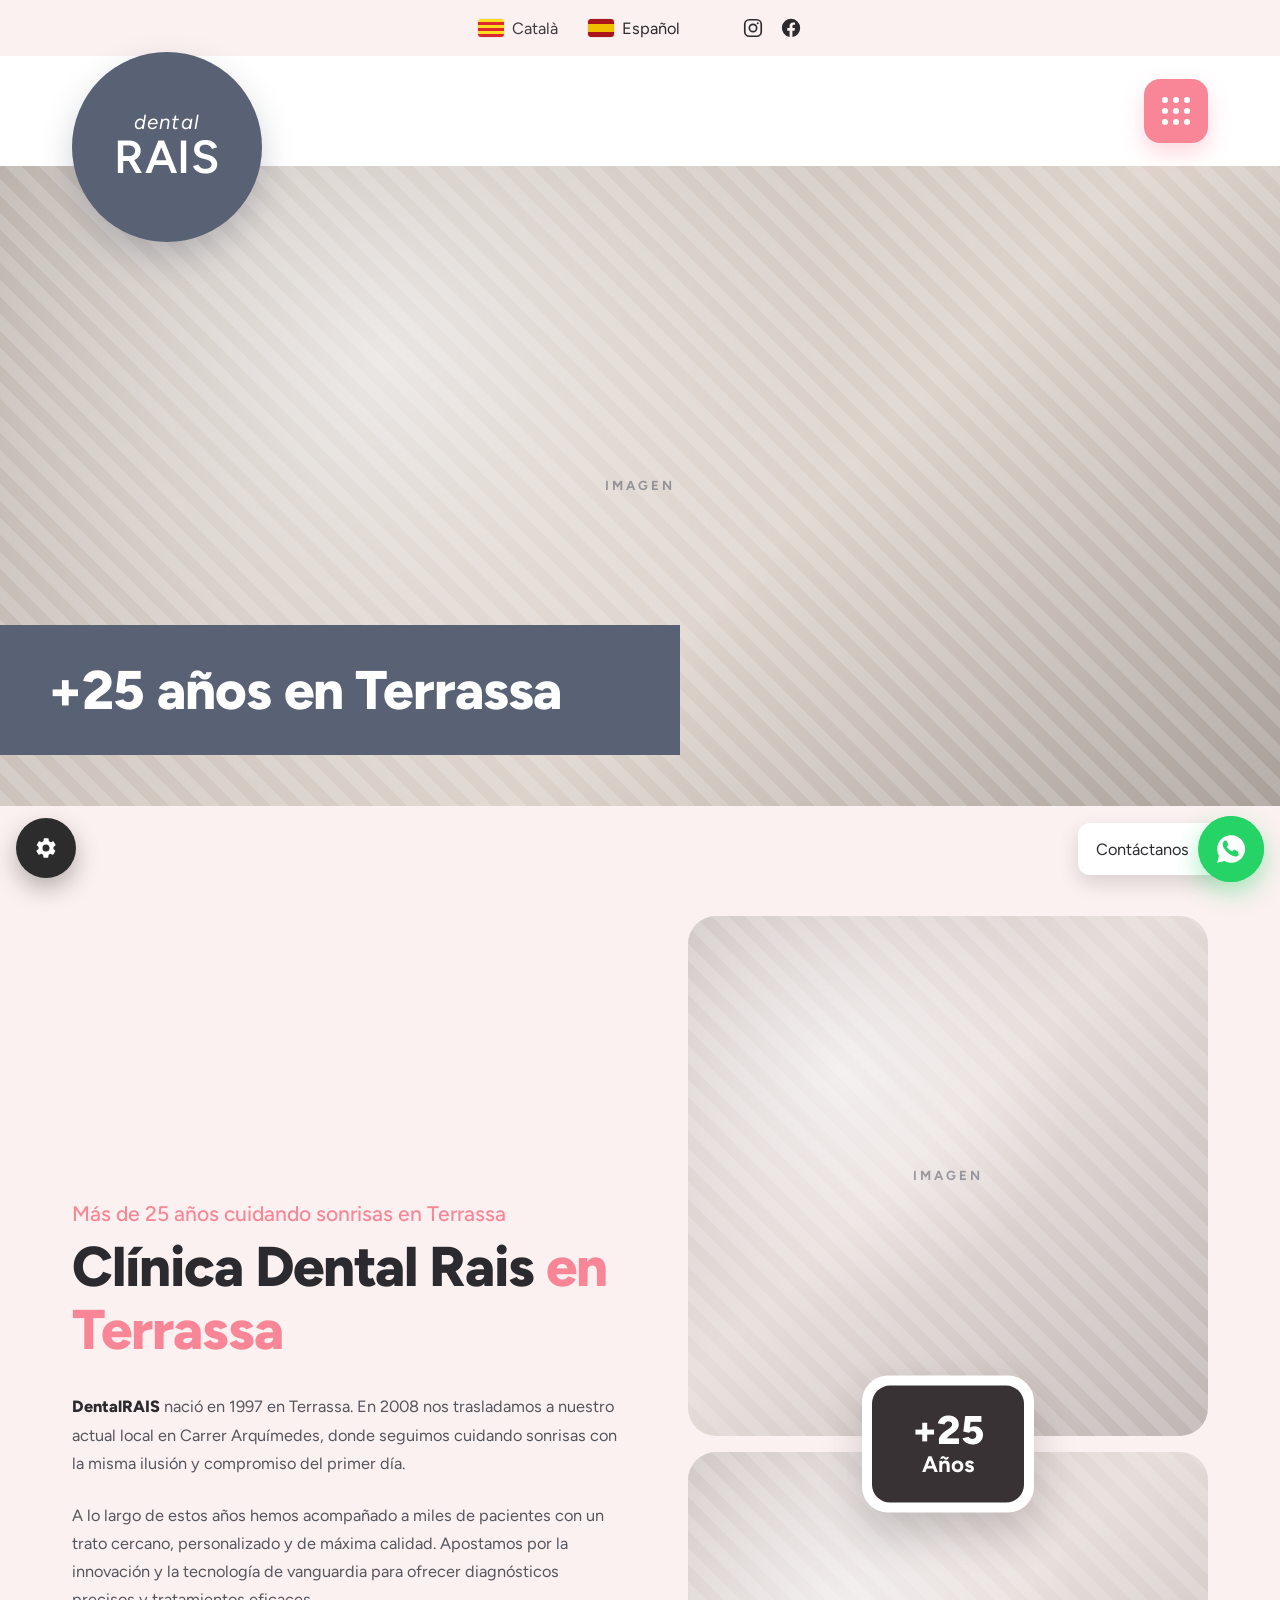
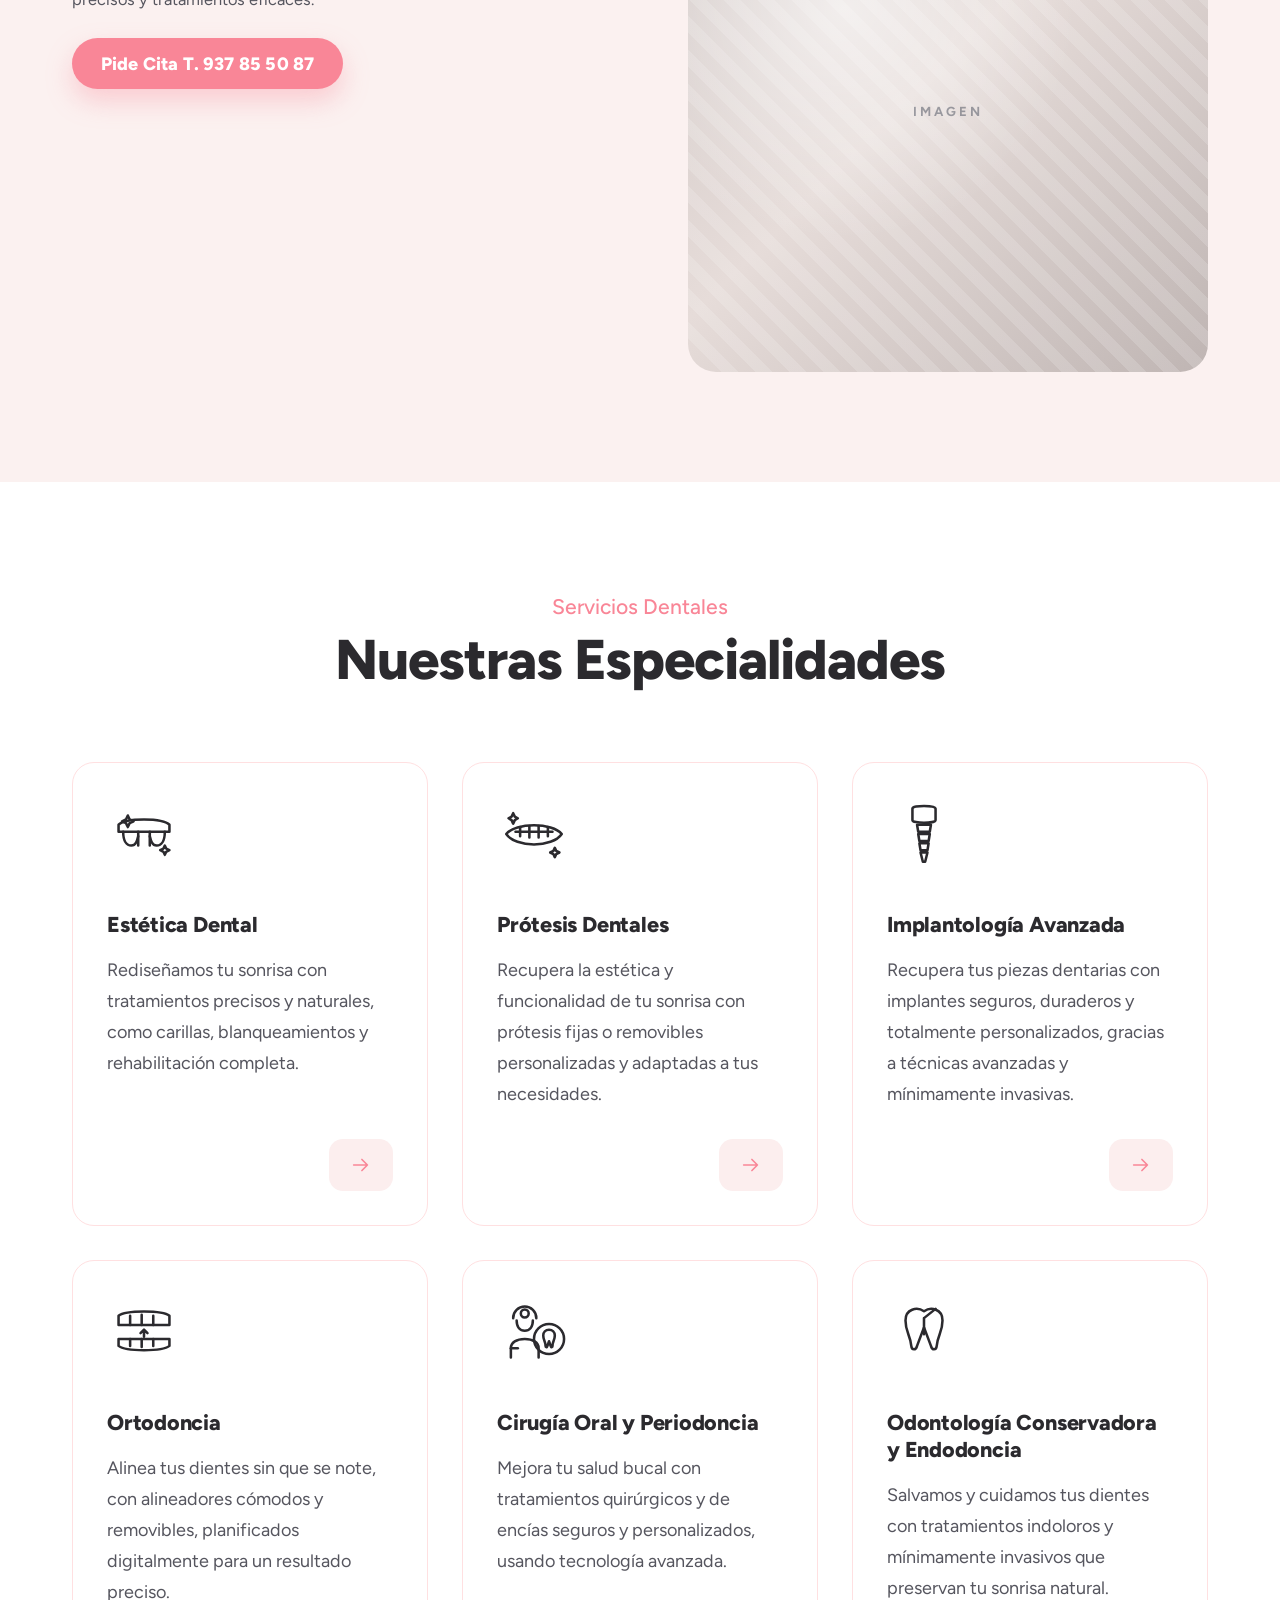
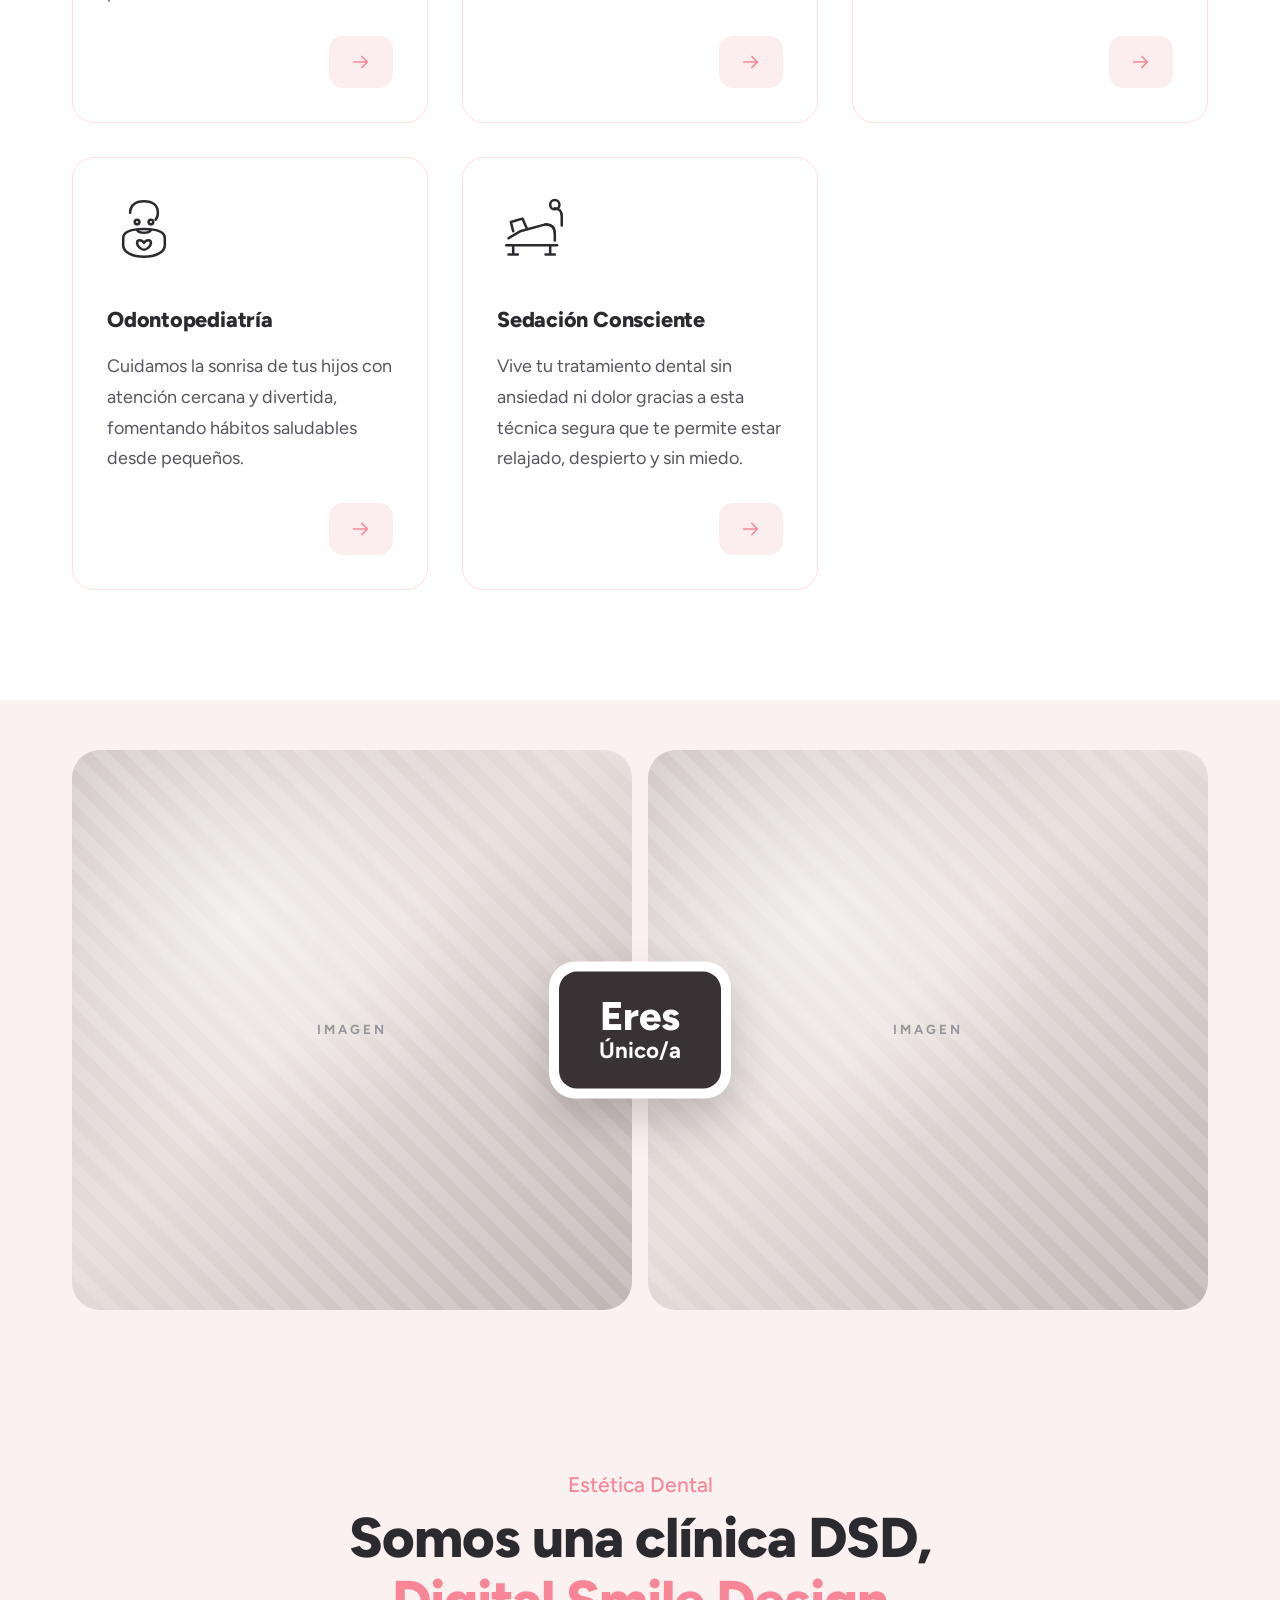
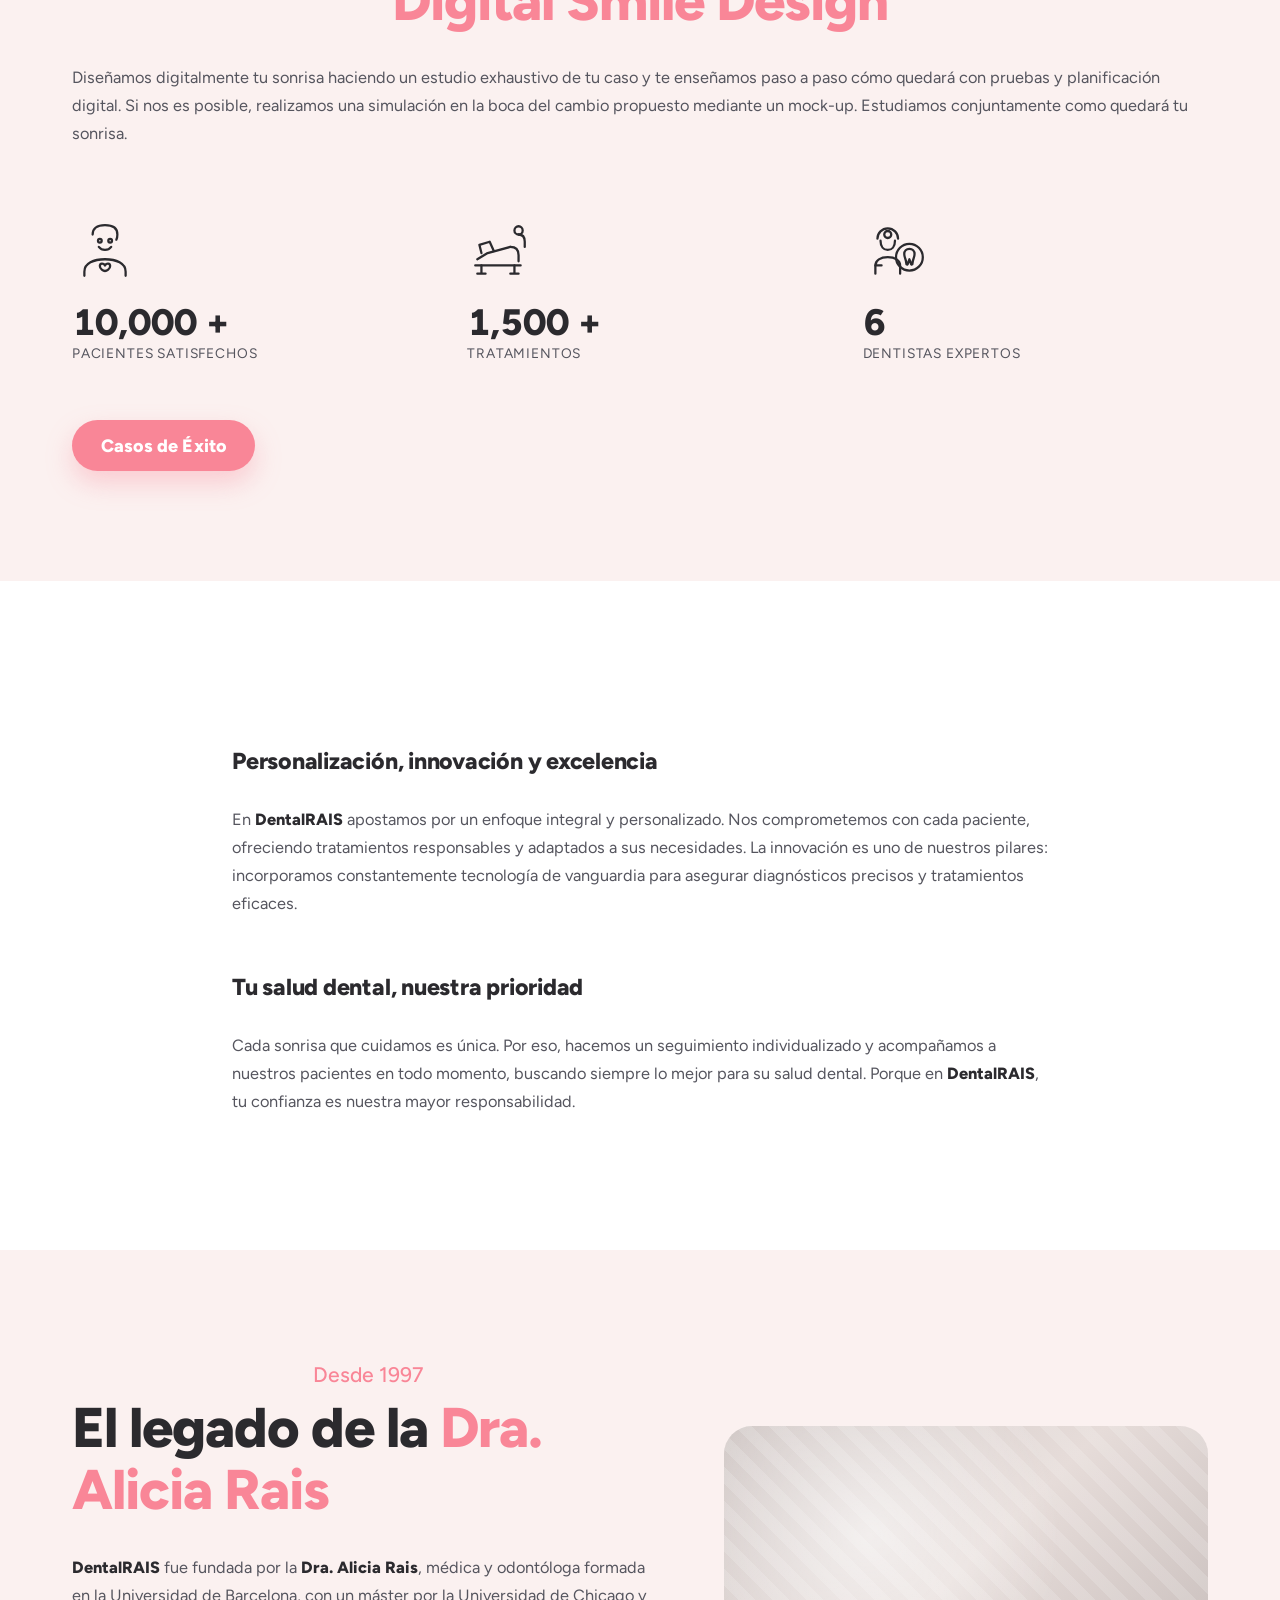
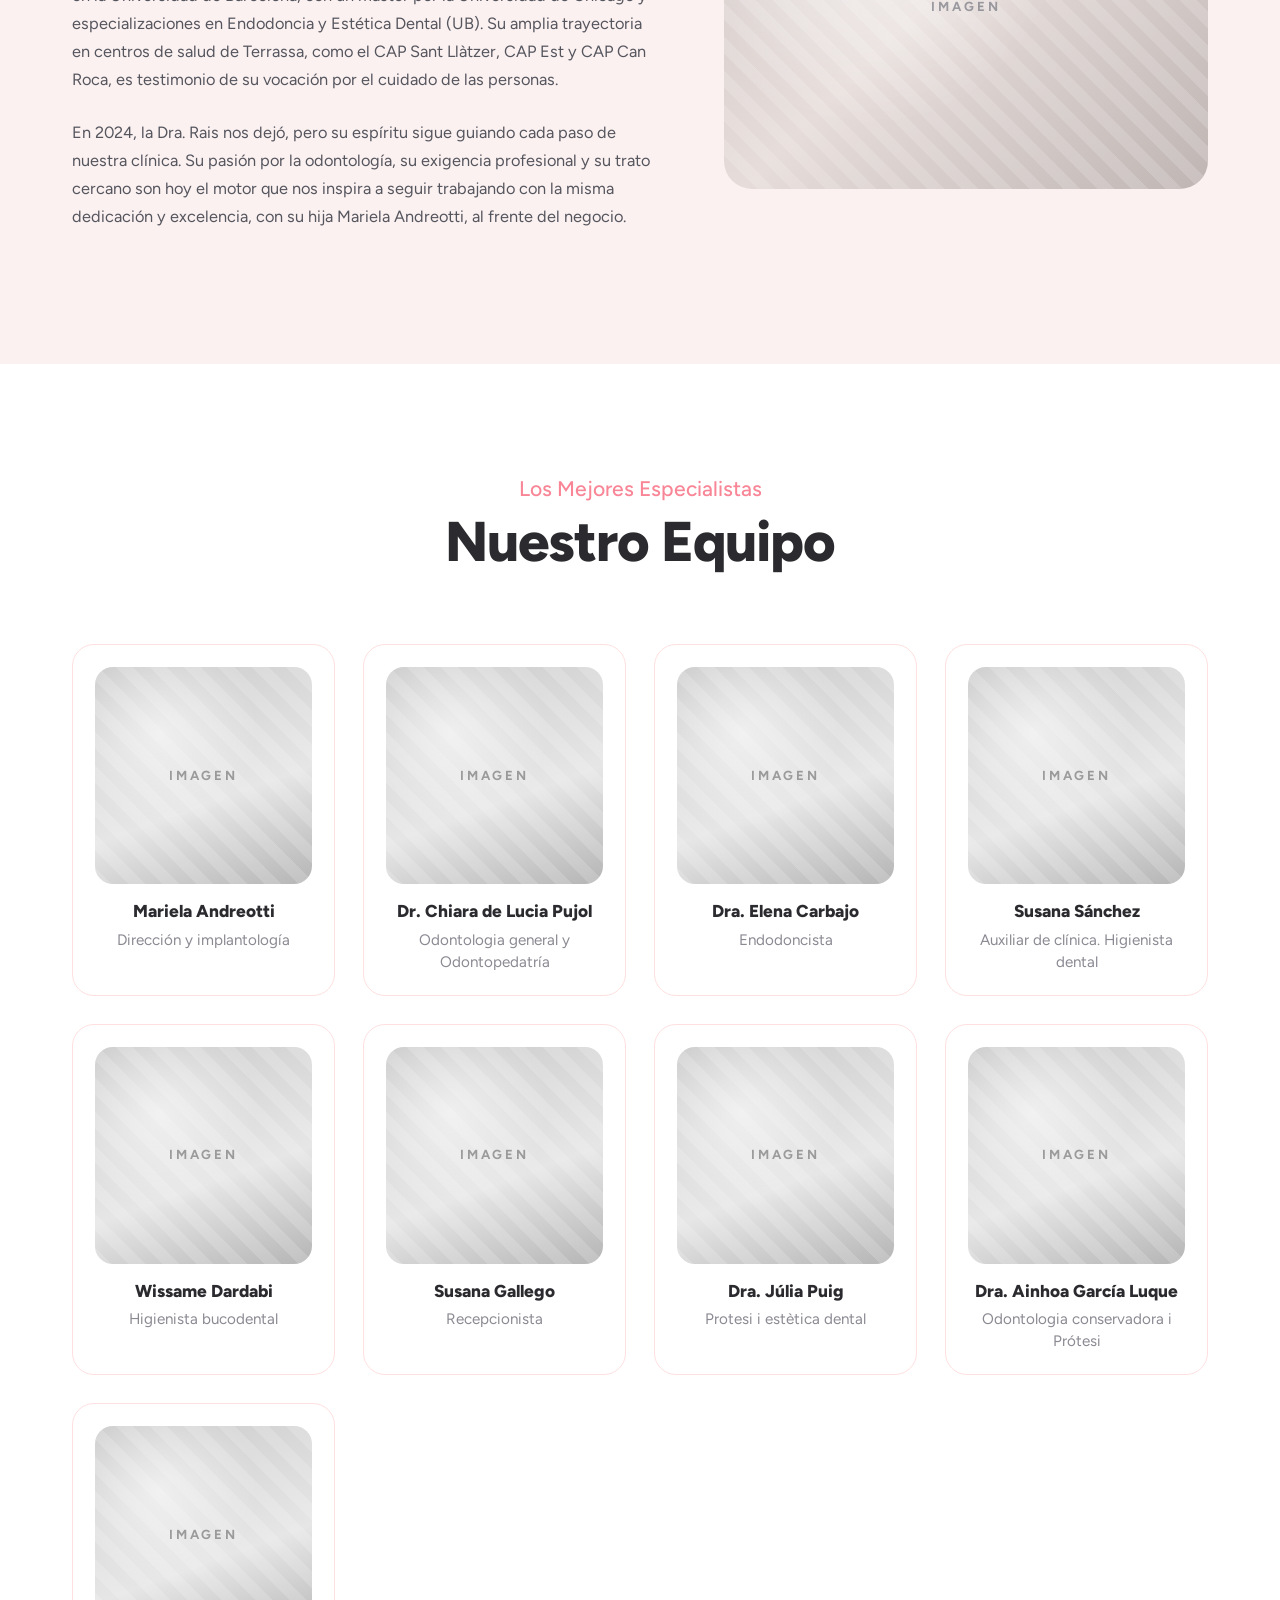
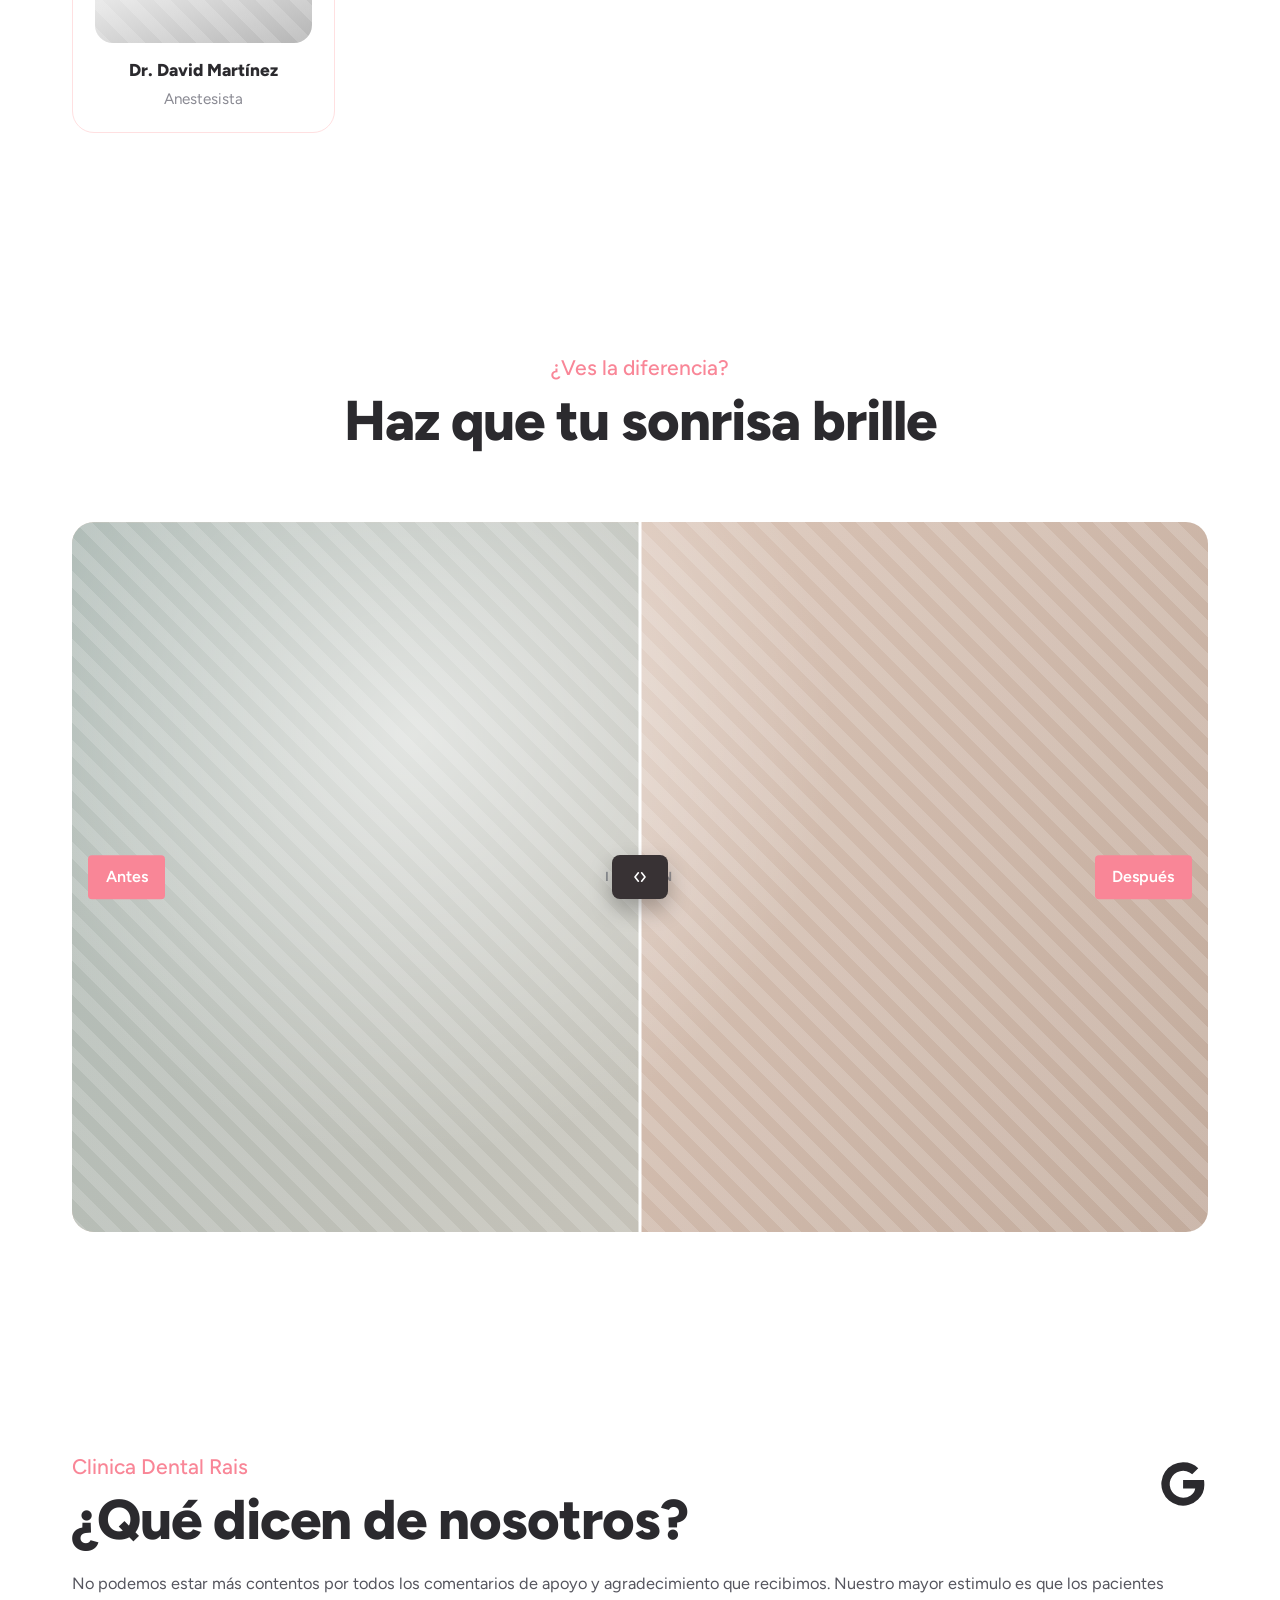
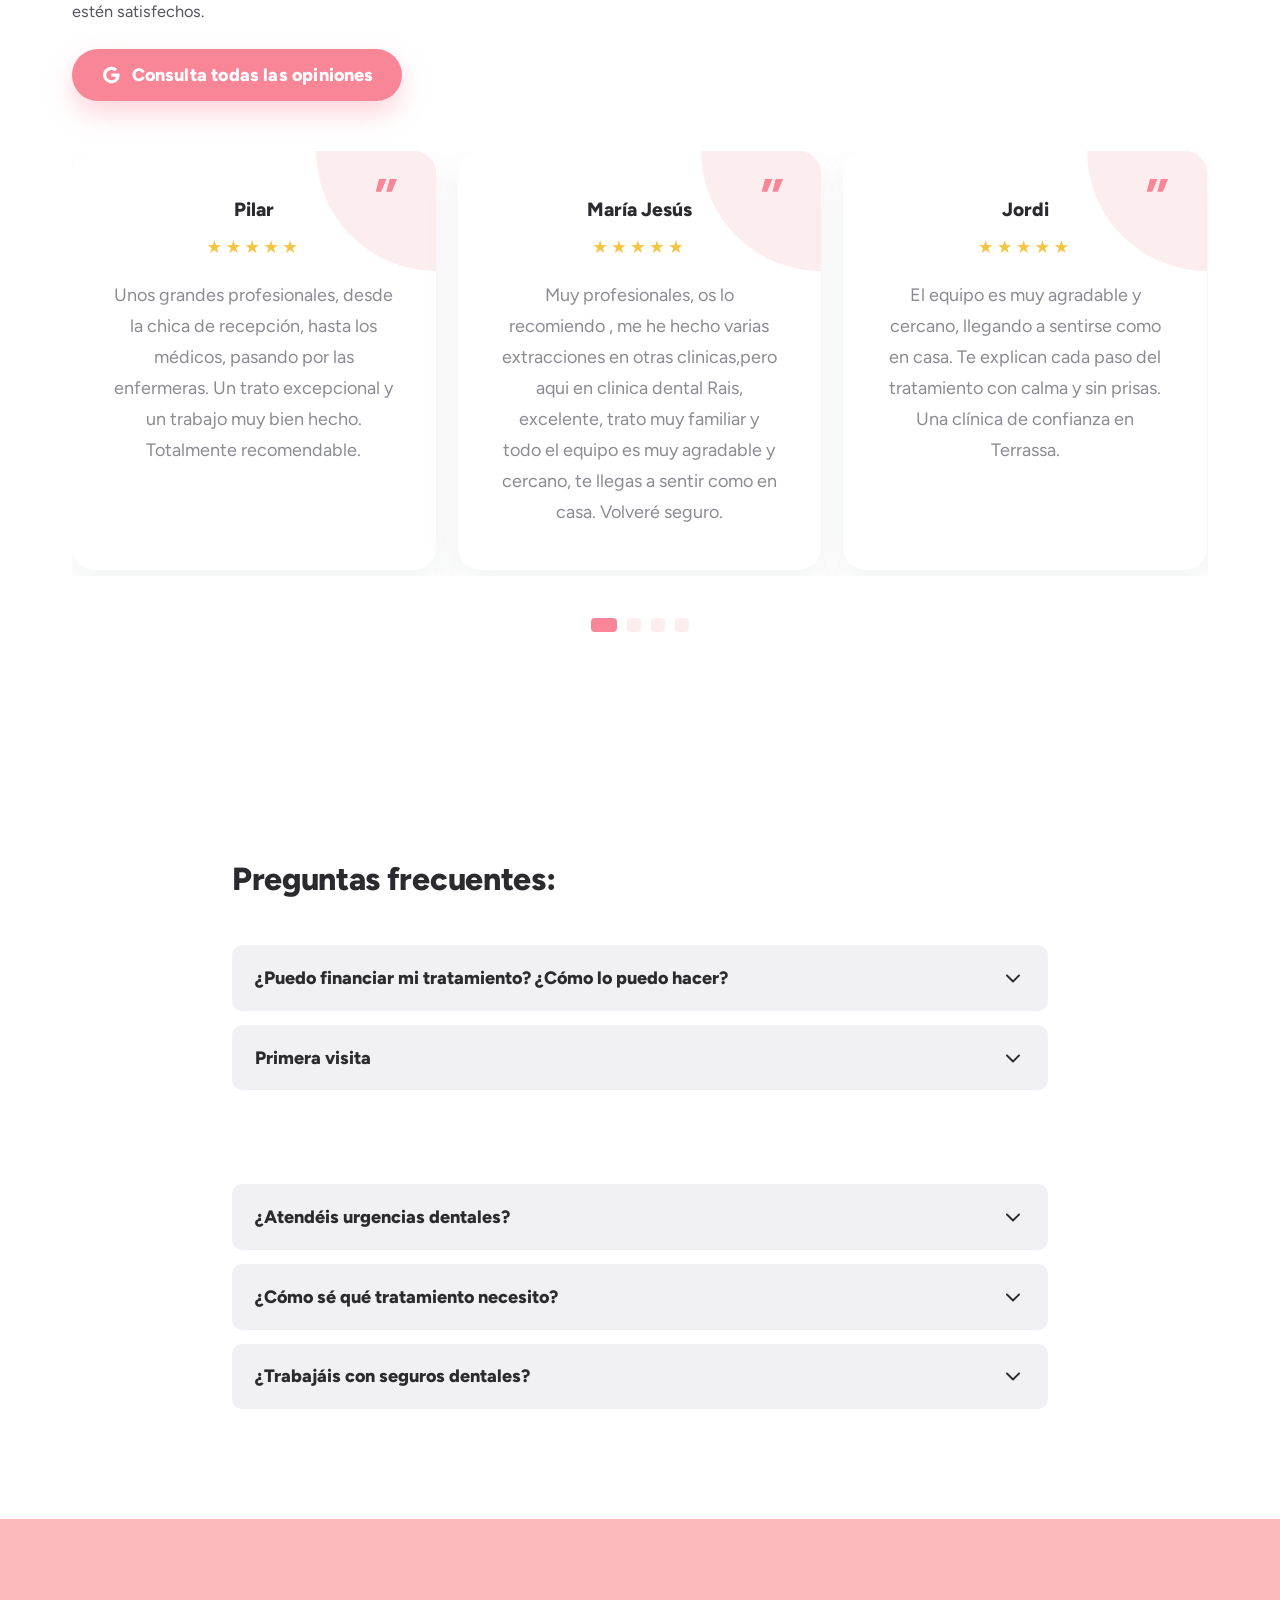
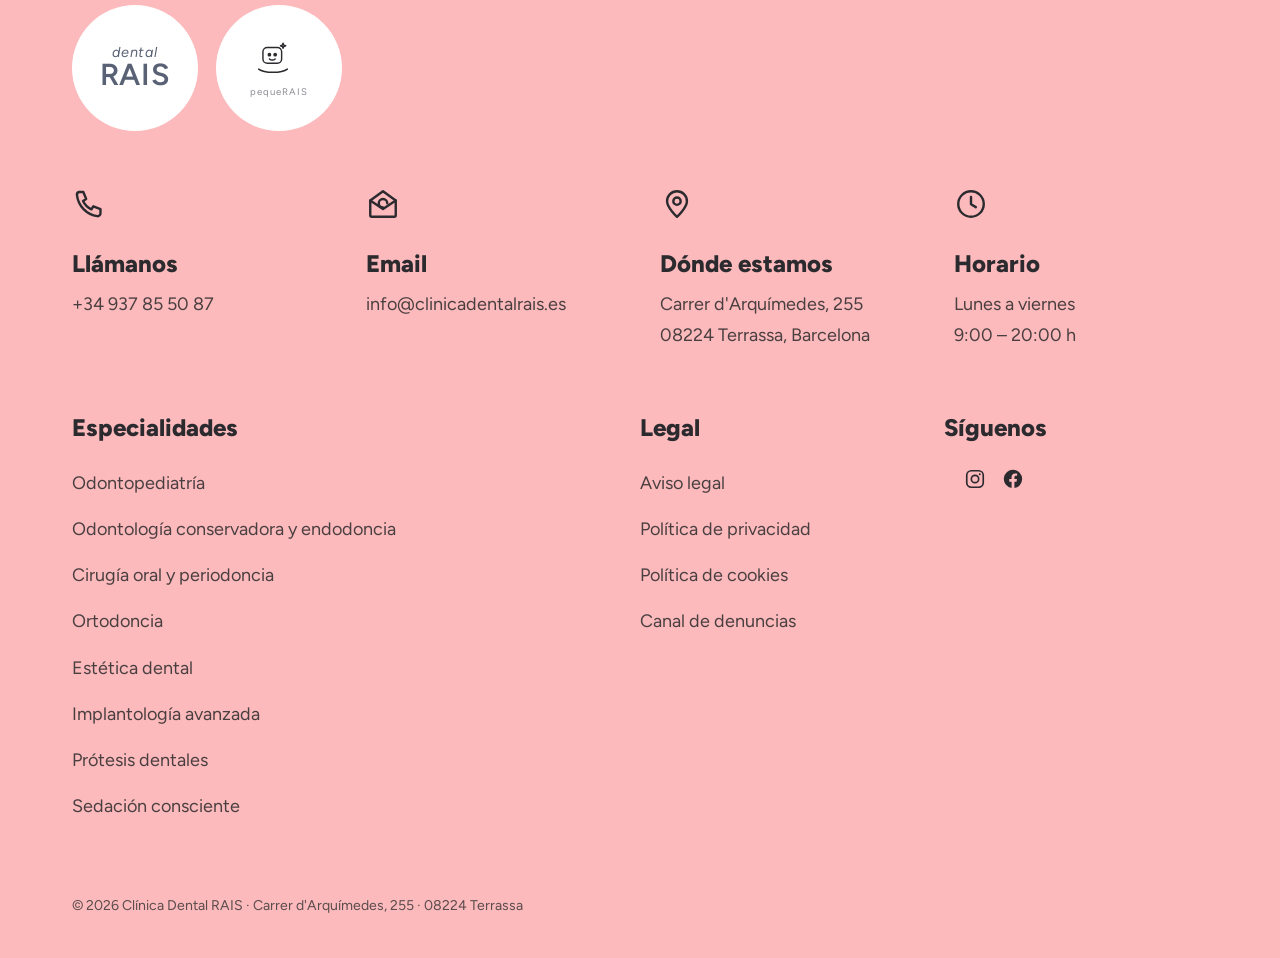
==== commit 414cb6f3: "Réplica estática de la web de Clínica Dental RAIS Reconstruye la página de inicio de clinicadentalra" ====
--- a/clinica-dental-rais/index.html
+++ b/clinica-dental-rais/index.html
@@ -4,878 +4,518 @@
 <meta charset="utf-8">
 <meta name="viewport" content="width=device-width, initial-scale=1">
 <title>Clínica Dental RAIS en Terrassa • Tu dentista de confianza</title>
-<meta name="description" content="Clínica Dental RAIS en Terrassa. Más de 25 años cuidando sonrisas: estética dental, implantes, ortodoncia invisible, periodoncia y odontopediatría. Pide tu cita en el 937 85 50 87.">
-<meta name="theme-color" content="#06333c">
-<link rel="canonical" href="https://www.clinicadentalrais.es/">
-
-<meta property="og:type" content="website">
-<meta property="og:locale" content="es_ES">
-<meta property="og:site_name" content="Clínica Dental RAIS">
-<meta property="og:title" content="Clínica Dental RAIS en Terrassa • Tu dentista de confianza">
-<meta property="og:description" content="Más de 25 años cuidando sonrisas en Terrassa. Estética dental, implantes, ortodoncia invisible y mucho más.">
-
+<meta name="description" content="Clínica Dental RAIS en Terrassa. Más de 25 años cuidando sonrisas: estética dental, implantología, ortodoncia invisible, odontopediatría y sedación consciente.">
 <link rel="preconnect" href="https://fonts.googleapis.com">
 <link rel="preconnect" href="https://fonts.gstatic.com" crossorigin>
-<link href="https://fonts.googleapis.com/css2?family=Fraunces:opsz,wght@9..144,500;9..144,600;9..144,700&family=Manrope:wght@400;500;600;700;800&display=swap" rel="stylesheet">
-<link rel="stylesheet" href="styles.css">
-
-<link rel="icon" href="data:image/svg+xml,%3Csvg xmlns='http://www.w3.org/2000/svg' viewBox='0 0 100 100'%3E%3Crect width='100' height='100' rx='24' fill='%2312717f'/%3E%3Ctext x='50' y='68' font-family='Georgia' font-size='54' fill='%23fff' text-anchor='middle'%3ER%3C/text%3E%3C/svg%3E">
-
-<script type="application/ld+json">
-{
-  "@context": "https://schema.org",
-  "@type": "Dentist",
-  "name": "Clínica Dental RAIS",
-  "url": "https://www.clinicadentalrais.es/",
-  "telephone": "+34937855087",
-  "email": "info@clinicadentalrais.es",
-  "address": {
-    "@type": "PostalAddress",
-    "streetAddress": "Carrer d'Arquímedes, 255",
-    "addressLocality": "Terrassa",
-    "addressRegion": "Barcelona",
-    "postalCode": "08224",
-    "addressCountry": "ES"
-  },
-  "openingHoursSpecification": [
-    { "@type": "OpeningHoursSpecification", "dayOfWeek": ["Monday","Tuesday","Wednesday","Thursday"], "opens": "09:30", "closes": "20:00" },
-    { "@type": "OpeningHoursSpecification", "dayOfWeek": "Friday", "opens": "09:00", "closes": "15:00" }
-  ]
-}
-</script>
+<link href="https://fonts.googleapis.com/css2?family=Figtree:ital,wght@0,300..900;1,300..900&display=swap" rel="stylesheet">
+<link rel="stylesheet" href="assets/styles.css">
 </head>
 <body>
 
-<!-- Iconos reutilizables -->
-<svg width="0" height="0" style="position:absolute" aria-hidden="true">
-  <defs>
-    <symbol id="i-phone" viewBox="0 0 24 24" fill="none" stroke="currentColor" stroke-width="2" stroke-linecap="round" stroke-linejoin="round"><path d="M22 16.9v3a2 2 0 0 1-2.2 2 19.8 19.8 0 0 1-8.6-3.1 19.5 19.5 0 0 1-6-6A19.8 19.8 0 0 1 2.1 4.2 2 2 0 0 1 4.1 2h3a2 2 0 0 1 2 1.7c.1 1 .4 1.9.7 2.8a2 2 0 0 1-.5 2.1L8.1 9.9a16 16 0 0 0 6 6l1.3-1.3a2 2 0 0 1 2.1-.4c.9.3 1.8.6 2.8.7a2 2 0 0 1 1.7 2Z"/></symbol>
-    <symbol id="i-mail" viewBox="0 0 24 24" fill="none" stroke="currentColor" stroke-width="2" stroke-linecap="round" stroke-linejoin="round"><rect x="2" y="4" width="20" height="16" rx="2"/><path d="m22 7-10 6L2 7"/></symbol>
-    <symbol id="i-clock" viewBox="0 0 24 24" fill="none" stroke="currentColor" stroke-width="2" stroke-linecap="round" stroke-linejoin="round"><circle cx="12" cy="12" r="9"/><path d="M12 7v5l3.5 2"/></symbol>
-    <symbol id="i-pin" viewBox="0 0 24 24" fill="none" stroke="currentColor" stroke-width="2" stroke-linecap="round" stroke-linejoin="round"><path d="M20 10c0 6-8 12-8 12s-8-6-8-12a8 8 0 0 1 16 0Z"/><circle cx="12" cy="10" r="3"/></symbol>
-    <symbol id="i-tooth" viewBox="0 0 24 24" fill="none" stroke="currentColor" stroke-width="1.8" stroke-linecap="round" stroke-linejoin="round"><path d="M12 5.5c-1.6-1.4-3-2-4.6-2C5 3.5 3.5 5.6 3.5 8.5c0 2.4.8 4 1.4 6.4.5 2 .5 5.6 2.3 5.6 1.7 0 1.7-3.2 2.3-5.2.3-1 .8-1.8 2.5-1.8s2.2.8 2.5 1.8c.6 2 .6 5.2 2.3 5.2 1.8 0 1.8-3.6 2.3-5.6.6-2.4 1.4-4 1.4-6.4 0-2.9-1.5-5-3.9-5-1.6 0-3 .6-4.6 2Z"/></symbol>
-    <symbol id="i-arrow" viewBox="0 0 24 24" fill="none" stroke="currentColor" stroke-width="2.2" stroke-linecap="round" stroke-linejoin="round"><path d="M5 12h14M13 6l6 6-6 6"/></symbol>
-    <symbol id="i-chev" viewBox="0 0 24 24" fill="none" stroke="currentColor" stroke-width="2.4" stroke-linecap="round" stroke-linejoin="round"><path d="m6 9 6 6 6-6"/></symbol>
-    <symbol id="i-left" viewBox="0 0 24 24" fill="none" stroke="currentColor" stroke-width="2.2" stroke-linecap="round" stroke-linejoin="round"><path d="M19 12H5M11 18l-6-6 6-6"/></symbol>
-    <symbol id="i-check" viewBox="0 0 24 24" fill="none" stroke="currentColor" stroke-width="3" stroke-linecap="round" stroke-linejoin="round"><path d="m4 12 5 5L20 6"/></symbol>
-    <symbol id="i-plus" viewBox="0 0 24 24" fill="none" stroke="currentColor" stroke-width="2.4" stroke-linecap="round"><path d="M12 5v14M5 12h14"/></symbol>
-    <symbol id="i-close" viewBox="0 0 24 24" fill="none" stroke="currentColor" stroke-width="2.2" stroke-linecap="round"><path d="M6 6l12 12M18 6 6 18"/></symbol>
-    <symbol id="i-star" viewBox="0 0 24 24" fill="currentColor"><path d="m12 2 2.9 6.3 6.8.8-5 4.7 1.3 6.8L12 17.3 6 20.6l1.3-6.8-5-4.7 6.8-.8Z"/></symbol>
-    <symbol id="i-heart" viewBox="0 0 24 24" fill="none" stroke="currentColor" stroke-width="2" stroke-linecap="round" stroke-linejoin="round"><path d="M20.8 5.6a5.2 5.2 0 0 0-7.4 0L12 7l-1.4-1.4a5.2 5.2 0 1 0-7.4 7.4L12 21.5l8.8-8.5a5.2 5.2 0 0 0 0-7.4Z"/></symbol>
-    <symbol id="i-shield" viewBox="0 0 24 24" fill="none" stroke="currentColor" stroke-width="2" stroke-linecap="round" stroke-linejoin="round"><path d="M12 22s8-3.5 8-10V5l-8-3-8 3v7c0 6.5 8 10 8 10Z"/><path d="m9 12 2 2 4-4"/></symbol>
-    <symbol id="i-spark" viewBox="0 0 24 24" fill="none" stroke="currentColor" stroke-width="1.9" stroke-linecap="round" stroke-linejoin="round"><path d="M12 2.5 14 9l6.5 2-6.5 2-2 6.5-2-6.5L3.5 11 10 9Z"/><path d="M19 3.5v3M17.5 5h3"/></symbol>
-    <symbol id="i-scan" viewBox="0 0 24 24" fill="none" stroke="currentColor" stroke-width="2" stroke-linecap="round" stroke-linejoin="round"><path d="M3 8V5a2 2 0 0 1 2-2h3M16 3h3a2 2 0 0 1 2 2v3M21 16v3a2 2 0 0 1-2 2h-3M8 21H5a2 2 0 0 1-2-2v-3"/><path d="M3 12h18"/></symbol>
-    <symbol id="i-users" viewBox="0 0 24 24" fill="none" stroke="currentColor" stroke-width="2" stroke-linecap="round" stroke-linejoin="round"><path d="M16 20v-2a4 4 0 0 0-4-4H6a4 4 0 0 0-4 4v2"/><circle cx="9" cy="7" r="4"/><path d="M22 20v-2a4 4 0 0 0-3-3.9M16 3.1a4 4 0 0 1 0 7.8"/></symbol>
-    <symbol id="i-baby" viewBox="0 0 24 24" fill="none" stroke="currentColor" stroke-width="2" stroke-linecap="round" stroke-linejoin="round"><circle cx="12" cy="12" r="9"/><path d="M9 9.5h.01M15 9.5h.01M9 15a4 4 0 0 0 6 0"/></symbol>
-    <symbol id="i-align" viewBox="0 0 24 24" fill="none" stroke="currentColor" stroke-width="2" stroke-linecap="round" stroke-linejoin="round"><path d="M4 6h16M7 12h10M10 18h4"/></symbol>
-    <symbol id="i-implant" viewBox="0 0 24 24" fill="none" stroke="currentColor" stroke-width="1.9" stroke-linecap="round" stroke-linejoin="round"><path d="M8 4h8l-1.5 3h-5Z"/><path d="M12 7v13M9.5 10.5h5M9.5 14h5"/></symbol>
-    <symbol id="i-moon" viewBox="0 0 24 24" fill="none" stroke="currentColor" stroke-width="2" stroke-linecap="round" stroke-linejoin="round"><path d="M21 13a9 9 0 1 1-10-10 7 7 0 0 0 10 10Z"/></symbol>
-    <symbol id="i-leaf" viewBox="0 0 24 24" fill="none" stroke="currentColor" stroke-width="2" stroke-linecap="round" stroke-linejoin="round"><path d="M11 20A7 7 0 0 1 4 13c0-6 7-9 16-9 0 9-3 16-9 16Z"/><path d="M4 20 14 10"/></symbol>
-    <symbol id="i-xray" viewBox="0 0 24 24" fill="none" stroke="currentColor" stroke-width="2" stroke-linecap="round" stroke-linejoin="round"><rect x="3" y="3" width="18" height="18" rx="3"/><path d="M12 7v10M8 10v4M16 10v4"/></symbol>
-    <symbol id="i-3d" viewBox="0 0 24 24" fill="none" stroke="currentColor" stroke-width="2" stroke-linecap="round" stroke-linejoin="round"><path d="m12 2 9 5v10l-9 5-9-5V7Z"/><path d="m3 7 9 5 9-5M12 12v10"/></symbol>
-    <symbol id="i-euro" viewBox="0 0 24 24" fill="none" stroke="currentColor" stroke-width="2" stroke-linecap="round" stroke-linejoin="round"><path d="M17 5a7 7 0 1 0 0 14"/><path d="M4 10h9M4 14h9"/></symbol>
-    <symbol id="i-image" viewBox="0 0 24 24" fill="none" stroke="currentColor" stroke-width="1.8" stroke-linecap="round" stroke-linejoin="round"><rect x="3" y="3" width="18" height="18" rx="3"/><circle cx="8.5" cy="9" r="1.6"/><path d="m21 16-5-5L5 21"/></symbol>
-    <symbol id="i-wa" viewBox="0 0 24 24" fill="currentColor"><path d="M12 2a10 10 0 0 0-8.5 15.2L2 22l4.9-1.4A10 10 0 1 0 12 2Zm5.3 14c-.2.6-1.3 1.2-1.8 1.2-.5.1-1 .1-1.7-.1-.4-.1-.9-.3-1.5-.6a11.6 11.6 0 0 1-4.4-4c-.3-.5-.8-1.3-.8-2.4 0-1.2.6-1.7.8-2 .2-.2.5-.3.7-.3h.5c.2 0 .4 0 .6.5l.8 1.9c.1.2 0 .4-.1.5l-.3.4-.3.3c-.1.1-.2.3 0 .5.1.3.6 1.1 1.4 1.8 1 .8 1.7 1.1 2 1.2.2.1.4.1.5-.1l.7-.8c.2-.2.3-.2.5-.1l1.8.9c.2.1.4.2.4.3.1.1.1.6 0 1.1Z"/></symbol>
-    <symbol id="i-ig" viewBox="0 0 24 24" fill="none" stroke="currentColor" stroke-width="2"><rect x="3" y="3" width="18" height="18" rx="5"/><circle cx="12" cy="12" r="4"/><circle cx="17.2" cy="6.8" r="1" fill="currentColor" stroke="none"/></symbol>
-    <symbol id="i-fb" viewBox="0 0 24 24" fill="currentColor"><path d="M14 9V7.5c0-.7.5-.9 1-.9h2V3.5h-2.6C11.6 3.5 11 5.4 11 6.9V9H9v3h2v9h3v-9h2.3l.4-3H14Z"/></symbol>
-    <symbol id="i-up" viewBox="0 0 24 24" fill="none" stroke="currentColor" stroke-width="2.2" stroke-linecap="round" stroke-linejoin="round"><path d="M12 19V5M6 11l6-6 6 6"/></symbol>
-  </defs>
-</svg>
-
-<div class="progress" id="progress" aria-hidden="true"></div>
-
-<!-- ============ Barra superior ============ -->
+<!-- ============ BARRA SUPERIOR ============ -->
 <div class="topbar">
-  <div class="wrap topbar__inner">
-    <ul class="topbar__list">
-      <li class="topbar__item">
-        <svg><use href="#i-phone"/></svg>
-        <a href="tel:+34937855087">937 85 50 87</a>
-      </li>
-      <li class="topbar__item hide-sm">
-        <svg><use href="#i-mail"/></svg>
+  <div class="topbar__inner">
+    <nav class="langs" aria-label="Idioma">
+      <a class="lang" href="#" hreflang="ca"><span class="flag flag--ca" aria-hidden="true"></span>Català</a>
+      <a class="lang is-active" href="#" hreflang="es"><span class="flag flag--es" aria-hidden="true"></span>Español</a>
+    </nav>
+    <div class="socials">
+      <a href="#" aria-label="Instagram" class="social">
+        <svg viewBox="0 0 24 24" width="22" height="22" fill="none" stroke="currentColor" stroke-width="1.8">
+          <rect x="3" y="3" width="18" height="18" rx="5"/><circle cx="12" cy="12" r="4"/><circle cx="17.2" cy="6.8" r="1.1" fill="currentColor" stroke="none"/>
+        </svg>
+      </a>
+      <a href="#" aria-label="Facebook" class="social">
+        <svg viewBox="0 0 24 24" width="22" height="22" fill="currentColor">
+          <path d="M22 12a10 10 0 1 0-11.56 9.88v-6.99H7.9V12h2.54V9.8c0-2.5 1.49-3.89 3.77-3.89 1.09 0 2.24.2 2.24.2v2.46h-1.26c-1.24 0-1.63.77-1.63 1.56V12h2.78l-.45 2.89h-2.33v6.99A10 10 0 0 0 22 12z"/>
+        </svg>
+      </a>
+    </div>
+  </div>
+</div>
+
+<!-- ============ CABECERA ============ -->
+<header class="site-header" id="siteHeader">
+  <div class="site-header__inner">
+    <a class="logo" href="#top" aria-label="Clínica Dental RAIS, inicio">
+      <span class="logo__dental">dental</span>
+      <span class="logo__rais">RAIS</span>
+    </a>
+    <button class="menu-btn" id="menuBtn" aria-label="Abrir menú" aria-expanded="false" aria-controls="navOverlay">
+      <span class="menu-btn__dots" aria-hidden="true">
+        <i></i><i></i><i></i><i></i><i></i><i></i><i></i><i></i><i></i>
+      </span>
+    </button>
+  </div>
+</header>
+
+<!-- ============ MENÚ ============ -->
+<div class="nav-overlay" id="navOverlay" role="dialog" aria-modal="true" aria-label="Menú principal" hidden>
+  <button class="nav-overlay__close" id="menuClose" aria-label="Cerrar menú">
+    <svg viewBox="0 0 24 24" width="26" height="26" fill="none" stroke="currentColor" stroke-width="2" stroke-linecap="round"><path d="M5 5l14 14M19 5L5 19"/></svg>
+  </button>
+  <nav class="nav-overlay__nav">
+    <a href="#top" data-i="1">Inicio</a>
+    <a href="#clinica" data-i="2">La Clínica</a>
+    <a href="#especialidades" data-i="3">Especialidades</a>
+    <a href="#dsd" data-i="4">Digital Smile Design</a>
+    <a href="#equipo" data-i="5">Nuestro Equipo</a>
+    <a href="#casos" data-i="6">Casos de Éxito</a>
+    <a href="#opiniones" data-i="7">Opiniones</a>
+    <a href="#faq" data-i="8">Preguntas frecuentes</a>
+  </nav>
+  <a class="btn btn--pink nav-overlay__cta" href="tel:+34937855087" data-i="9">Pide Cita T. 937 85 50 87</a>
+</div>
+
+<main id="top">
+
+<!-- ============ HERO SLIDER ============ -->
+<section class="hero" aria-label="Clínica Dental RAIS">
+  <div class="hero__slides" id="heroSlides">
+    <figure class="hero__slide is-active ph ph--clinic" data-caption="+25 años en Terrassa"><figcaption class="sr-only">Fachada de la clínica en Carrer d'Arquímedes, Terrassa</figcaption></figure>
+    <figure class="hero__slide ph ph--smile" data-caption="Especialistas en ortodoncia invisible"><figcaption class="sr-only">Paciente sonriendo</figcaption></figure>
+    <figure class="hero__slide ph ph--team" data-caption="Implantología mínimamente invasiva"><figcaption class="sr-only">Equipo de la clínica atendiendo</figcaption></figure>
+  </div>
+  <div class="hero__caption" id="heroCaption"><h1>+25 años en Terrassa</h1></div>
+</section>
+
+<!-- ============ LA CLÍNICA ============ -->
+<section class="section section--cream" id="clinica">
+  <div class="container about">
+    <div class="about__text">
+      <p class="eyebrow reveal">Más de 25 años cuidando sonrisas en Terrassa</p>
+      <h2 class="display reveal">Clínica Dental Rais <span class="pink">en Terrassa</span></h2>
+      <p class="lead reveal"><strong>DentalRAIS</strong> nació en 1997 en Terrassa. En 2008 nos trasladamos a nuestro actual local en Carrer Arquímedes, donde seguimos cuidando sonrisas con la misma ilusión y compromiso del primer día.</p>
+      <p class="lead reveal">A lo largo de estos años hemos acompañado a miles de pacientes con un trato cercano, personalizado y de máxima calidad. Apostamos por la innovación y la tecnología de vanguardia para ofrecer diagnósticos precisos y tratamientos eficaces.</p>
+      <a class="btn btn--pink reveal" href="tel:+34937855087">Pide Cita T. 937 85 50 87</a>
+    </div>
+    <div class="duo reveal">
+      <div class="duo__img ph ph--box1" role="img" aria-label="Gabinete dental de la clínica"></div>
+      <div class="duo__badge"><span class="duo__badge-inner"><b>+25</b><i>Años</i></span></div>
+      <div class="duo__img ph ph--box2" role="img" aria-label="Primera visita en la clínica"></div>
+    </div>
+  </div>
+</section>
+
+<!-- ============ ESPECIALIDADES ============ -->
+<section class="section section--white" id="especialidades">
+  <div class="container">
+    <header class="section-head">
+      <p class="eyebrow reveal">Servicios Dentales</p>
+      <h2 class="display display--center reveal">Nuestras Especialidades</h2>
+    </header>
+
+    <div class="cards">
+      <article class="card reveal">
+        <span class="card__icon" aria-hidden="true">
+          <svg viewBox="0 0 64 64" fill="none" stroke="currentColor" stroke-width="2.2" stroke-linecap="round" stroke-linejoin="round">
+            <path d="M10 24c6-6 38-6 44 0v6H10z"/><path d="M14 30c0 8 3 12 7 12s5-4 6-8M50 30c0 8-3 12-7 12s-5-4-6-8"/><path d="M27 30v12M37 30v12"/>
+            <path d="M18 16l1.6 3.4L23 21l-3.4 1.6L18 26l-1.6-3.4L13 21l3.4-1.6z"/><path d="M50 42l1.2 2.6L54 46l-2.8 1.4L50 50l-1.2-2.6L46 46l2.8-1.4z"/>
+          </svg>
+        </span>
+        <h3>Estética Dental</h3>
+        <p>Rediseñamos tu sonrisa con tratamientos precisos y naturales, como carillas, blanqueamientos y rehabilitación completa.</p>
+        <span class="card__arrow" aria-hidden="true"><svg viewBox="0 0 24 24" fill="none" stroke="currentColor" stroke-width="1.8" stroke-linecap="round" stroke-linejoin="round"><path d="M4 12h15M13 6l6 6-6 6"/></svg></span>
+        <a class="card__link" href="#contacto"><span class="sr-only">Más sobre Estética Dental</span></a>
+      </article>
+
+      <article class="card reveal">
+        <span class="card__icon" aria-hidden="true">
+          <svg viewBox="0 0 64 64" fill="none" stroke="currentColor" stroke-width="2.2" stroke-linecap="round" stroke-linejoin="round">
+            <path d="M8 32c8-10 40-10 48 0-8 12-40 12-48 0z"/><path d="M16 30h32M20 26v8M28 25v10M36 25v10M44 26v8"/>
+            <path d="M14 14l1.4 3L18 18.4 15.4 20 14 23l-1.4-3L10 18.4 12.6 17z"/><path d="M50 44l1.2 2.6L54 48l-2.8 1.4L50 52l-1.2-2.6L46 48l2.8-1.4z"/>
+          </svg>
+        </span>
+        <h3>Prótesis Dentales</h3>
+        <p>Recupera la estética y funcionalidad de tu sonrisa con prótesis fijas o removibles personalizadas y adaptadas a tus necesidades.</p>
+        <span class="card__arrow" aria-hidden="true"><svg viewBox="0 0 24 24" fill="none" stroke="currentColor" stroke-width="1.8" stroke-linecap="round" stroke-linejoin="round"><path d="M4 12h15M13 6l6 6-6 6"/></svg></span>
+        <a class="card__link" href="#contacto"><span class="sr-only">Más sobre Prótesis Dentales</span></a>
+      </article>
+
+      <article class="card reveal">
+        <span class="card__icon" aria-hidden="true">
+          <svg viewBox="0 0 64 64" fill="none" stroke="currentColor" stroke-width="2.2" stroke-linecap="round" stroke-linejoin="round">
+            <path d="M22 10c0-3 20-3 20 0v10c0 3-20 3-20 0z"/><path d="M26 24h12l-1 6H27zM27 32h10l-1 6H28zM28 40h8l-1 6h-6zM29 48h6l-2 8h-2z"/>
+          </svg>
+        </span>
+        <h3>Implantología Avanzada</h3>
+        <p>Recupera tus piezas dentarias con implantes seguros, duraderos y totalmente personalizados, gracias a técnicas avanzadas y mínimamente invasivas.</p>
+        <span class="card__arrow" aria-hidden="true"><svg viewBox="0 0 24 24" fill="none" stroke="currentColor" stroke-width="1.8" stroke-linecap="round" stroke-linejoin="round"><path d="M4 12h15M13 6l6 6-6 6"/></svg></span>
+        <a class="card__link" href="#contacto"><span class="sr-only">Más sobre Implantología Avanzada</span></a>
+      </article>
+
+      <article class="card reveal">
+        <span class="card__icon" aria-hidden="true">
+          <svg viewBox="0 0 64 64" fill="none" stroke="currentColor" stroke-width="2.2" stroke-linecap="round" stroke-linejoin="round">
+            <path d="M10 18c6-5 38-5 44 0v8H10z"/><path d="M20 18v8M30 17v9M40 18v8"/>
+            <path d="M10 44c6 5 38 5 44 0v-6H10z"/><path d="M20 38v6M30 38v7M40 38v6"/>
+            <path d="M32 36V30M32 30l-3 3M32 30l3 3"/>
+          </svg>
+        </span>
+        <h3>Ortodoncia</h3>
+        <p>Alinea tus dientes sin que se note, con alineadores cómodos y removibles, planificados digitalmente para un resultado preciso.</p>
+        <span class="card__arrow" aria-hidden="true"><svg viewBox="0 0 24 24" fill="none" stroke="currentColor" stroke-width="1.8" stroke-linecap="round" stroke-linejoin="round"><path d="M4 12h15M13 6l6 6-6 6"/></svg></span>
+        <a class="card__link" href="#contacto"><span class="sr-only">Más sobre Ortodoncia</span></a>
+      </article>
+
+      <article class="card reveal">
+        <span class="card__icon" aria-hidden="true">
+          <svg viewBox="0 0 64 64" fill="none" stroke="currentColor" stroke-width="2.2" stroke-linecap="round" stroke-linejoin="round">
+            <path d="M14 20a10 10 0 0 1 20 0"/><circle cx="24" cy="16" r="3.4"/><path d="M17 22c0 6 3 9 7 9s7-3 7-9"/>
+            <path d="M12 54v-8c0-5 5-8 12-8s12 3 12 8v8"/><path d="M12 46h6"/>
+            <circle cx="45" cy="38" r="13"/><path d="M45 30c-3 0-5 2-5 5 0 4 2 5 2 9 0 1 1 2 1.6 0l1.4-4 1.4 4c.6 2 1.6 1 1.6 0 0-4 2-5 2-9 0-3-2-5-5-5z"/>
+          </svg>
+        </span>
+        <h3>Cirugía Oral y Periodoncia</h3>
+        <p>Mejora tu salud bucal con tratamientos quirúrgicos y de encías seguros y personalizados, usando tecnología avanzada.</p>
+        <span class="card__arrow" aria-hidden="true"><svg viewBox="0 0 24 24" fill="none" stroke="currentColor" stroke-width="1.8" stroke-linecap="round" stroke-linejoin="round"><path d="M4 12h15M13 6l6 6-6 6"/></svg></span>
+        <a class="card__link" href="#contacto"><span class="sr-only">Más sobre Cirugía Oral y Periodoncia</span></a>
+      </article>
+
+      <article class="card reveal">
+        <span class="card__icon" aria-hidden="true">
+          <svg viewBox="0 0 64 64" fill="none" stroke="currentColor" stroke-width="2.2" stroke-linecap="round" stroke-linejoin="round">
+            <path d="M32 14c-6-4-16-2-16 8 0 10 4 12 5 22 .4 4 4 4 5 0l6-16 6 16c1 4 4.6 4 5 0 1-10 5-12 5-22 0-10-10-12-16-8z"/>
+            <path d="M32 34V20M32 20l10-8"/>
+          </svg>
+        </span>
+        <h3>Odontología Conservadora y Endodoncia</h3>
+        <p>Salvamos y cuidamos tus dientes con tratamientos indoloros y mínimamente invasivos que preservan tu sonrisa natural.</p>
+        <span class="card__arrow" aria-hidden="true"><svg viewBox="0 0 24 24" fill="none" stroke="currentColor" stroke-width="1.8" stroke-linecap="round" stroke-linejoin="round"><path d="M4 12h15M13 6l6 6-6 6"/></svg></span>
+        <a class="card__link" href="#contacto"><span class="sr-only">Más sobre Odontología Conservadora y Endodoncia</span></a>
+      </article>
+
+      <article class="card reveal">
+        <span class="card__icon" aria-hidden="true">
+          <svg viewBox="0 0 64 64" fill="none" stroke="currentColor" stroke-width="2.2" stroke-linecap="round" stroke-linejoin="round">
+            <path d="M20 18c0-6 4-10 12-10s12 4 12 10c0 4-2 6-2 6"/><circle cx="26" cy="26" r="2"/><circle cx="38" cy="26" r="2"/>
+            <path d="M26 33c2 3 10 3 12 0"/><path d="M14 40c0-6 8-8 18-8s18 2 18 8v6c0 6-8 10-18 10s-18-4-18-10z"/>
+            <path d="M32 44c-2-3-6-3-6 0s4 6 6 6 6-3 6-6-4-3-6 0z"/>
+          </svg>
+        </span>
+        <h3>Odontopediatría</h3>
+        <p>Cuidamos la sonrisa de tus hijos con atención cercana y divertida, fomentando hábitos saludables desde pequeños.</p>
+        <span class="card__arrow" aria-hidden="true"><svg viewBox="0 0 24 24" fill="none" stroke="currentColor" stroke-width="1.8" stroke-linecap="round" stroke-linejoin="round"><path d="M4 12h15M13 6l6 6-6 6"/></svg></span>
+        <a class="card__link" href="#contacto"><span class="sr-only">Más sobre Odontopediatría</span></a>
+      </article>
+
+      <article class="card reveal">
+        <span class="card__icon" aria-hidden="true">
+          <svg viewBox="0 0 64 64" fill="none" stroke="currentColor" stroke-width="2.2" stroke-linecap="round" stroke-linejoin="round">
+            <path d="M10 40l10-6 22-6"/><path d="M14 34l-2-8 10-3 4 9"/><path d="M42 28c6 0 8 3 8 8v6"/><path d="M8 46h44"/><path d="M14 46v8M46 46v8M10 54h8M42 54h8"/>
+            <path d="M50 14c4 0 6 3 6 7v8"/><circle cx="50" cy="11" r="4"/>
+          </svg>
+        </span>
+        <h3>Sedación Consciente</h3>
+        <p>Vive tu tratamiento dental sin ansiedad ni dolor gracias a esta técnica segura que te permite estar relajado, despierto y sin miedo.</p>
+        <span class="card__arrow" aria-hidden="true"><svg viewBox="0 0 24 24" fill="none" stroke="currentColor" stroke-width="1.8" stroke-linecap="round" stroke-linejoin="round"><path d="M4 12h15M13 6l6 6-6 6"/></svg></span>
+        <a class="card__link" href="#contacto"><span class="sr-only">Más sobre Sedación Consciente</span></a>
+      </article>
+    </div>
+  </div>
+</section>
+
+<!-- ============ ERES ÚNICO/A ============ -->
+<section class="section section--cream section--tight">
+  <div class="container">
+    <div class="duo duo--wide reveal">
+      <div class="duo__img ph ph--box3" role="img" aria-label="Escáner intraoral en la consulta"></div>
+      <div class="duo__badge"><span class="duo__badge-inner"><b>Eres</b><i>Único/a</i></span></div>
+      <div class="duo__img ph ph--box4" role="img" aria-label="Revisión dental de una paciente"></div>
+    </div>
+  </div>
+</section>
+
+<!-- ============ DIGITAL SMILE DESIGN + CONTADORES ============ -->
+<section class="section section--cream" id="dsd">
+  <div class="container">
+    <p class="eyebrow reveal">Estética Dental</p>
+    <h2 class="display display--center reveal">Somos una clínica DSD,<br><span class="pink">Digital Smile Design</span></h2>
+    <p class="lead reveal">Diseñamos digitalmente tu sonrisa haciendo un estudio exhaustivo de tu caso y te enseñamos paso a paso cómo quedará con pruebas y planificación digital. Si nos es posible, realizamos una simulación en la boca del cambio propuesto mediante un mock-up. Estudiamos conjuntamente como quedará tu sonrisa.</p>
+
+    <div class="stats" id="stats">
+      <div class="stat reveal">
+        <span class="stat__icon" aria-hidden="true">
+          <svg viewBox="0 0 64 64" fill="none" stroke="currentColor" stroke-width="2.2" stroke-linecap="round" stroke-linejoin="round">
+            <path d="M20 16c0-6 4-9 12-9s12 3 12 9c0 3-1 5-1 5"/><circle cx="27" cy="22" r="1.8"/><circle cx="37" cy="22" r="1.8"/>
+            <path d="M26 28c3 4 9 4 12 0"/><path d="M12 56v-4c0-8 9-12 20-12s20 4 20 12v4"/>
+            <path d="M32 46c-1.6-2.6-5-2.4-5 .6s3.4 4.8 5 4.8 5-1.8 5-4.8-3.4-3.2-5-.6z"/>
+          </svg>
+        </span>
+        <span class="stat__num" data-count="10000" data-suffix=" +">0</span>
+        <span class="stat__label">Pacientes satisfechos</span>
+      </div>
+      <div class="stat reveal">
+        <span class="stat__icon" aria-hidden="true">
+          <svg viewBox="0 0 64 64" fill="none" stroke="currentColor" stroke-width="2.2" stroke-linecap="round" stroke-linejoin="round">
+            <path d="M10 40l10-6 22-6"/><path d="M14 34l-2-8 10-3 4 9"/><path d="M42 28c6 0 8 3 8 8v6"/><path d="M8 46h44"/><path d="M14 46v8M46 46v8M10 54h8M42 54h8"/><circle cx="50" cy="12" r="4"/><path d="M50 16c4 0 6 3 6 7v5"/>
+          </svg>
+        </span>
+        <span class="stat__num" data-count="1500" data-suffix=" +">0</span>
+        <span class="stat__label">Tratamientos</span>
+      </div>
+      <div class="stat reveal">
+        <span class="stat__icon" aria-hidden="true">
+          <svg viewBox="0 0 64 64" fill="none" stroke="currentColor" stroke-width="2.2" stroke-linecap="round" stroke-linejoin="round">
+            <path d="M14 20a10 10 0 0 1 20 0"/><circle cx="24" cy="16" r="3.4"/><path d="M17 22c0 6 3 9 7 9s7-3 7-9"/><path d="M12 54v-8c0-5 5-8 12-8s12 3 12 8v8"/><path d="M12 46h6"/>
+            <circle cx="45" cy="38" r="13"/><path d="M45 30c-3 0-5 2-5 5 0 4 2 5 2 9 0 1 1 2 1.6 0l1.4-4 1.4 4c.6 2 1.6 1 1.6 0 0-4 2-5 2-9 0-3-2-5-5-5z"/>
+          </svg>
+        </span>
+        <span class="stat__num" data-count="6" data-suffix="">0</span>
+        <span class="stat__label">Dentistas expertos</span>
+      </div>
+    </div>
+
+    <a class="btn btn--pink reveal" href="#casos">Casos de Éxito</a>
+  </div>
+</section>
+
+<!-- ============ COMPROMISO ============ -->
+<section class="section section--white">
+  <div class="container narrow">
+    <h3 class="subhead reveal">Personalización, innovación y excelencia</h3>
+    <p class="lead reveal">En <strong>DentalRAIS</strong> apostamos por un enfoque integral y personalizado. Nos comprometemos con cada paciente, ofreciendo tratamientos responsables y adaptados a sus necesidades. La innovación es uno de nuestros pilares: incorporamos constantemente tecnología de vanguardia para asegurar diagnósticos precisos y tratamientos eficaces.</p>
+    <h3 class="subhead reveal">Tu salud dental, nuestra prioridad</h3>
+    <p class="lead reveal">Cada sonrisa que cuidamos es única. Por eso, hacemos un seguimiento individualizado y acompañamos a nuestros pacientes en todo momento, buscando siempre lo mejor para su salud dental. Porque en <strong>DentalRAIS</strong>, tu confianza es nuestra mayor responsabilidad.</p>
+  </div>
+</section>
+
+<!-- ============ EL LEGADO ============ -->
+<section class="section section--cream" id="legado">
+  <div class="container legacy">
+    <div class="legacy__text">
+      <p class="eyebrow reveal">Desde 1997</p>
+      <h2 class="display display--center reveal">El legado de la <span class="pink">Dra. Alicia Rais</span></h2>
+      <p class="lead reveal"><strong>DentalRAIS</strong> fue fundada por la <strong>Dra. Alicia Rais</strong>, médica y odontóloga formada en la Universidad de Barcelona, con un máster por la Universidad de Chicago y especializaciones en Endodoncia y Estética Dental (UB). Su amplia trayectoria en centros de salud de Terrassa, como el CAP Sant Llàtzer, CAP Est y CAP Can Roca, es testimonio de su vocación por el cuidado de las personas.</p>
+      <p class="lead reveal">En 2024, la Dra. Rais nos dejó, pero su espíritu sigue guiando cada paso de nuestra clínica. Su pasión por la odontología, su exigencia profesional y su trato cercano son hoy el motor que nos inspira a seguir trabajando con la misma dedicación y excelencia, con su hija Mariela Andreotti, al frente del negocio.</p>
+    </div>
+    <div class="legacy__img ph ph--legacy reveal" role="img" aria-label="La Dra. Alicia Rais atendiendo a un paciente"></div>
+  </div>
+</section>
+
+<!-- ============ EQUIPO ============ -->
+<section class="section section--white" id="equipo">
+  <div class="container">
+    <header class="section-head">
+      <p class="eyebrow reveal">Los Mejores Especialistas</p>
+      <h2 class="display display--center reveal">Nuestro Equipo</h2>
+    </header>
+    <div class="team">
+      <article class="member reveal"><div class="member__photo ph ph--avatar"></div><h3>Mariela Andreotti</h3><p>Dirección y implantología</p></article>
+      <article class="member reveal"><div class="member__photo ph ph--avatar"></div><h3>Dr. Chiara de Lucia Pujol</h3><p>Odontologia general y Odontopedatría</p></article>
+      <article class="member reveal"><div class="member__photo ph ph--avatar"></div><h3>Dra. Elena Carbajo</h3><p>Endodoncista</p></article>
+      <article class="member reveal"><div class="member__photo ph ph--avatar"></div><h3>Susana Sánchez</h3><p>Auxiliar de clínica. Higienista dental</p></article>
+      <article class="member reveal"><div class="member__photo ph ph--avatar"></div><h3>Wissame Dardabi</h3><p>Higienista bucodental</p></article>
+      <article class="member reveal"><div class="member__photo ph ph--avatar"></div><h3>Susana Gallego</h3><p>Recepcionista</p></article>
+      <article class="member reveal"><div class="member__photo ph ph--avatar"></div><h3>Dra. Júlia Puig</h3><p>Protesi i estètica dental</p></article>
+      <article class="member reveal"><div class="member__photo ph ph--avatar"></div><h3>Dra. Ainhoa García Luque</h3><p>Odontologia conservadora i Prótesi</p></article>
+      <article class="member reveal"><div class="member__photo ph ph--avatar"></div><h3>Dr. David Martínez</h3><p>Anestesista</p></article>
+    </div>
+  </div>
+</section>
+
+<!-- ============ ANTES / DESPUÉS ============ -->
+<section class="section section--white" id="casos">
+  <div class="container">
+    <header class="section-head">
+      <p class="eyebrow reveal">¿Ves la diferencia?</p>
+      <h2 class="display display--center reveal">Haz que tu sonrisa brille</h2>
+    </header>
+
+    <div class="ba reveal" id="ba">
+      <div class="ba__img ba__after ph ph--after" role="img" aria-label="Sonrisa después del tratamiento"></div>
+      <div class="ba__img ba__before ph ph--before" id="baBefore" role="img" aria-label="Sonrisa antes del tratamiento"></div>
+      <span class="ba__tag ba__tag--before">Antes</span>
+      <span class="ba__tag ba__tag--after">Después</span>
+      <button class="ba__handle" id="baHandle" aria-label="Arrastra para comparar antes y después">
+        <svg viewBox="0 0 24 24" width="20" height="20" fill="none" stroke="currentColor" stroke-width="2" stroke-linecap="round" stroke-linejoin="round"><path d="M10 7l-4 5 4 5M14 7l4 5-4 5"/></svg>
+      </button>
+      <input class="sr-only" id="baRange" type="range" min="0" max="100" value="50" aria-label="Posición del comparador antes y después">
+    </div>
+  </div>
+</section>
+
+<!-- ============ OPINIONES ============ -->
+<section class="section section--white" id="opiniones">
+  <div class="container">
+    <div class="reviews__head">
+      <div>
+        <p class="eyebrow eyebrow--left reveal">Clinica Dental Rais</p>
+        <h2 class="display reveal">¿Qué dicen de nosotros?</h2>
+      </div>
+      <span class="google-g reveal" aria-hidden="true">
+        <svg viewBox="0 0 24 24" width="52" height="52" fill="currentColor"><path d="M12.5 2a10 10 0 1 0 6.9 17.2A9.4 9.4 0 0 0 22.3 12c0-.7-.06-1.2-.16-1.8H12.5v3.9h5.6a4.9 4.9 0 0 1-2.1 3.2 5.9 5.9 0 0 1-3.5 1 6.2 6.2 0 1 1 4.2-10.8l2.8-2.8A10 10 0 0 0 12.5 2z"/></svg>
+      </span>
+    </div>
+    <p class="lead reveal">No podemos estar más contentos por todos los comentarios de apoyo y agradecimiento que recibimos. Nuestro mayor estimulo es que los pacientes estén satisfechos.</p>
+    <a class="btn btn--pink btn--google reveal" href="#opiniones">
+      <svg viewBox="0 0 24 24" width="20" height="20" fill="currentColor" aria-hidden="true"><path d="M12.5 2a10 10 0 1 0 6.9 17.2A9.4 9.4 0 0 0 22.3 12c0-.7-.06-1.2-.16-1.8H12.5v3.9h5.6a4.9 4.9 0 0 1-2.1 3.2 5.9 5.9 0 0 1-3.5 1 6.2 6.2 0 1 1 4.2-10.8l2.8-2.8A10 10 0 0 0 12.5 2z"/></svg>
+      Consulta todas las opiniones
+    </a>
+
+    <div class="reviews reveal">
+      <div class="reviews__track" id="reviewsTrack">
+        <article class="review">
+          <span class="review__quote" aria-hidden="true">&rdquo;</span>
+          <h3>Pilar</h3>
+          <div class="stars" aria-label="5 de 5 estrellas">★★★★★</div>
+          <p>Unos grandes profesionales, desde la chica de recepción, hasta los médicos, pasando por las enfermeras. Un trato excepcional y un trabajo muy bien hecho. Totalmente recomendable.</p>
+        </article>
+        <article class="review">
+          <span class="review__quote" aria-hidden="true">&rdquo;</span>
+          <h3>María Jesús</h3>
+          <div class="stars" aria-label="5 de 5 estrellas">★★★★★</div>
+          <p>Muy profesionales, os lo recomiendo , me he hecho varias extracciones en otras clinicas,pero aqui en clinica dental Rais, excelente, trato muy familiar y todo el equipo es muy agradable y cercano, te llegas a sentir como en casa. Volveré seguro.</p>
+        </article>
+        <article class="review">
+          <span class="review__quote" aria-hidden="true">&rdquo;</span>
+          <h3>Jordi</h3>
+          <div class="stars" aria-label="5 de 5 estrellas">★★★★★</div>
+          <p>El equipo es muy agradable y cercano, llegando a sentirse como en casa. Te explican cada paso del tratamiento con calma y sin prisas. Una clínica de confianza en Terrassa.</p>
+        </article>
+        <article class="review">
+          <span class="review__quote" aria-hidden="true">&rdquo;</span>
+          <h3>Nuria</h3>
+          <div class="stars" aria-label="5 de 5 estrellas">★★★★★</div>
+          <p>Llevo años viniendo con toda la familia. Trato excepcional, puntualidad y un trabajo impecable, tanto con los niños como con los mayores. Totalmente recomendable.</p>
+        </article>
+      </div>
+      <div class="reviews__dots" id="reviewsDots" role="tablist" aria-label="Cambiar opinión"></div>
+    </div>
+  </div>
+</section>
+
+<!-- ============ FAQ ============ -->
+<section class="section section--white" id="faq">
+  <div class="container narrow">
+    <h2 class="faq__title reveal">Preguntas frecuentes:</h2>
+    <div class="faq">
+      <div class="faq__item reveal">
+        <button class="faq__q" aria-expanded="false"><span>¿Puedo financiar mi tratamiento? ¿Cómo lo puedo hacer?</span><i class="faq__ico" aria-hidden="true"><svg viewBox="0 0 24 24" fill="none" stroke="currentColor" stroke-width="1.9" stroke-linecap="round" stroke-linejoin="round"><path d="M6 9.5l6 6 6-6"/></svg></i></button>
+        <div class="faq__a"><p>Sí, en nuestra clinica podemos financiar sin intereses hasta veinticuatro meses y adaptar la forma de pago a las posibilidades de cada paciente. Además, las cantidades pequeñas se pueden financiar hasta doce meses solo con una tarjeta de crédito vigente.</p></div>
+      </div>
+      <div class="faq__item reveal">
+        <button class="faq__q" aria-expanded="false"><span>Primera visita</span><i class="faq__ico" aria-hidden="true"><svg viewBox="0 0 24 24" fill="none" stroke="currentColor" stroke-width="1.9" stroke-linecap="round" stroke-linejoin="round"><path d="M6 9.5l6 6 6-6"/></svg></i></button>
+        <div class="faq__a"><p>La primera visita incluye una exploración completa, las radiografías necesarias y un estudio de tu caso. Después te explicamos el diagnóstico y te entregamos un presupuesto detallado, sin compromiso, con las distintas opciones de tratamiento.</p></div>
+      </div>
+      <div class="faq__item reveal">
+        <button class="faq__q" aria-expanded="false"><span>¿Qué garantías tienen los tratamientos?</span><i class="faq__ico" aria-hidden="true"><svg viewBox="0 0 24 24" fill="none" stroke="currentColor" stroke-width="1.9" stroke-linecap="round" stroke-linejoin="round"><path d="M6 9.5l6 6 6-6"/></svg></i></button>
+        <div class="faq__a"><p>Todos nuestros tratamientos están garantizados por escrito. Trabajamos con materiales y laboratorios de primeras marcas y realizamos las revisiones de seguimiento necesarias para asegurar que el resultado se mantiene en el tiempo.</p></div>
+      </div>
+      <div class="faq__item reveal">
+        <button class="faq__q" aria-expanded="false"><span>¿Atendéis urgencias dentales?</span><i class="faq__ico" aria-hidden="true"><svg viewBox="0 0 24 24" fill="none" stroke="currentColor" stroke-width="1.9" stroke-linecap="round" stroke-linejoin="round"><path d="M6 9.5l6 6 6-6"/></svg></i></button>
+        <div class="faq__a"><p>Sí, en nuestra clinica disponemos de un servicio de urgencias para atender problemas que no pueden esperar, como dolores intensos, infecciones o traumatismos. Te recomendamos llamarnos para darte la cita lo antes posible.</p></div>
+      </div>
+      <div class="faq__item reveal">
+        <button class="faq__q" aria-expanded="false"><span>¿Cómo sé qué tratamiento necesito?</span><i class="faq__ico" aria-hidden="true"><svg viewBox="0 0 24 24" fill="none" stroke="currentColor" stroke-width="1.9" stroke-linecap="round" stroke-linejoin="round"><path d="M6 9.5l6 6 6-6"/></svg></i></button>
+        <div class="faq__a"><p>Tras la primera visita y el estudio de tu caso te explicamos, paso a paso y con imágenes, qué necesita tu boca y por qué. Siempre proponemos la opción más conservadora posible y decidimos el tratamiento contigo.</p></div>
+      </div>
+      <div class="faq__item reveal">
+        <button class="faq__q" aria-expanded="false"><span>¿Trabajáis con seguros dentales?</span><i class="faq__ico" aria-hidden="true"><svg viewBox="0 0 24 24" fill="none" stroke="currentColor" stroke-width="1.9" stroke-linecap="round" stroke-linejoin="round"><path d="M6 9.5l6 6 6-6"/></svg></i></button>
+        <div class="faq__a"><p>Colaboramos con varias compañías y mutuas. Llámanos al 937 85 50 87 y te confirmamos si trabajamos con la tuya y qué tratamientos quedan cubiertos.</p></div>
+      </div>
+    </div>
+  </div>
+</section>
+
+</main>
+
+<!-- ============ PIE ============ -->
+<footer class="footer" id="contacto">
+  <div class="container footer__inner">
+    <div class="footer__logos">
+      <span class="footer__logo">
+        <span class="logo__dental">dental</span>
+        <span class="logo__rais">RAIS</span>
+      </span>
+      <span class="footer__logo footer__logo--peque">
+        <svg viewBox="0 0 64 64" fill="none" stroke="currentColor" stroke-width="2" stroke-linecap="round" stroke-linejoin="round" width="46" height="46">
+          <rect x="18" y="16" width="26" height="22" rx="6"/><circle cx="27" cy="26" r="1.6" fill="currentColor"/><circle cx="35" cy="26" r="1.6" fill="currentColor"/>
+          <path d="M27 32c2 2 6 2 8 0"/><path d="M12 46c8 6 32 6 40 0"/><path d="M46 10l1 2.6 2.6 1-2.6 1L46 17l-1-2.4-2.6-1 2.6-1z"/>
+        </svg>
+        <small>pequeRAIS</small>
+      </span>
+    </div>
+
+    <div class="footer__grid">
+      <div class="footer__block">
+        <span class="footer__icon" aria-hidden="true">
+          <svg viewBox="0 0 24 24" width="34" height="34" fill="none" stroke="currentColor" stroke-width="1.7" stroke-linecap="round" stroke-linejoin="round"><path d="M5 3.5h3l2 5-2.2 1.4a12 12 0 0 0 5.9 5.9l1.4-2.2 5 2v3a2 2 0 0 1-2.2 2A17 17 0 0 1 3.5 5.7 2 2 0 0 1 5 3.5z"/></svg>
+        </span>
+        <h3>Llámanos</h3>
+        <a href="tel:+34937855087">+34 937 85 50 87</a>
+      </div>
+      <div class="footer__block">
+        <span class="footer__icon" aria-hidden="true">
+          <svg viewBox="0 0 24 24" width="34" height="34" fill="none" stroke="currentColor" stroke-width="1.7" stroke-linecap="round" stroke-linejoin="round"><path d="M3 9.5 12 3l9 6.5V20a1 1 0 0 1-1 1H4a1 1 0 0 1-1-1z"/><path d="m3 9.5 9 6 9-6"/><path d="M15 11.5a3 3 0 1 0-3 3"/></svg>
+        </span>
+        <h3>Email</h3>
         <a href="mailto:info@clinicadentalrais.es">info@clinicadentalrais.es</a>
-      </li>
-      <li class="topbar__item hide-sm">
-        <svg><use href="#i-clock"/></svg>
-        <span>Lun–Jue 9:30–20h · Vie 9–15h</span>
-      </li>
-    </ul>
-    <div class="topbar__list">
-      <div class="social">
-        <a href="#" aria-label="Instagram"><svg><use href="#i-ig"/></svg></a>
-        <a href="#" aria-label="Facebook"><svg><use href="#i-fb"/></svg></a>
-      </div>
-      <div class="lang">
-        <a href="#" class="is-active">ES</a>
-        <a href="#">CA</a>
-      </div>
-    </div>
-  </div>
-</div>
-
-<!-- ============ Cabecera ============ -->
-<header class="header" id="header">
-  <div class="wrap header__inner">
-    <a href="#" class="logo" aria-label="Clínica Dental RAIS, inicio">
-      <span class="logo__mark"><svg><use href="#i-tooth"/></svg></span>
-      <span class="logo__text">
-        <span class="logo__name">Dental<strong>RAIS</strong></span>
-        <span class="logo__tag">Terrassa · desde 1997</span>
-      </span>
-    </a>
-
-    <nav class="nav" aria-label="Principal">
-      <a class="nav__link is-active" href="#inicio">Inicio</a>
-      <a class="nav__link" href="#clinica">La clínica</a>
-      <div class="has-drop">
-        <a class="nav__link" href="#especialidades">Especialidades <svg class="chev"><use href="#i-chev"/></svg></a>
-        <div class="drop">
-          <a href="#especialidades"><svg><use href="#i-spark"/></svg> Estética dental</a>
-          <a href="#especialidades"><svg><use href="#i-implant"/></svg> Implantología avanzada</a>
-          <a href="#especialidades"><svg><use href="#i-align"/></svg> Ortodoncia invisible</a>
-          <a href="#especialidades"><svg><use href="#i-leaf"/></svg> Cirugía oral y periodoncia</a>
-          <a href="#especialidades"><svg><use href="#i-tooth"/></svg> Odontología conservadora y endodoncia</a>
-          <a href="#especialidades"><svg><use href="#i-baby"/></svg> Odontopediatría</a>
-          <a href="#especialidades"><svg><use href="#i-shield"/></svg> Prótesis dentales</a>
-          <a href="#especialidades"><svg><use href="#i-moon"/></svg> Sedación consciente</a>
-        </div>
-      </div>
-      <a class="nav__link" href="#equipo">Equipo</a>
-      <a class="nav__link" href="#casos">Casos de éxito</a>
-      <a class="nav__link" href="#contacto">Contacto</a>
-    </nav>
-
-    <div class="header__cta">
-      <a class="header__phone" href="tel:+34937855087">
-        <span class="ring"><svg><use href="#i-phone"/></svg></span>
-        937 85 50 87
-      </a>
-      <a class="btn btn--sm" href="#contacto">Pedir cita <svg class="ico" width="16" height="16"><use href="#i-arrow"/></svg></a>
-      <button class="burger" id="burger" aria-label="Abrir menú" aria-expanded="false" aria-controls="drawer">
-        <span></span><span></span><span></span>
-      </button>
-    </div>
-  </div>
-</header>
-
-<!-- ============ Menú móvil ============ -->
-<div class="scrim" id="scrim"></div>
-<aside class="drawer" id="drawer" aria-label="Menú móvil">
-  <div class="drawer__top">
-    <span class="logo">
-      <span class="logo__mark"><svg><use href="#i-tooth"/></svg></span>
-      <span class="logo__text"><span class="logo__name">Dental<strong>RAIS</strong></span></span>
-    </span>
-    <button class="drawer__close" id="drawerClose" aria-label="Cerrar menú"><svg><use href="#i-close"/></svg></button>
-  </div>
-  <nav aria-label="Móvil">
-    <a href="#inicio" style="--i:0">Inicio</a>
-    <a href="#clinica" style="--i:1">La clínica</a>
-    <a href="#especialidades" style="--i:2">Especialidades</a>
-    <a href="#equipo" style="--i:3">Equipo</a>
-    <a href="#tecnologia" style="--i:4">Tecnología</a>
-    <a href="#casos" style="--i:5">Casos de éxito</a>
-    <a href="#opiniones" style="--i:6">Opiniones</a>
-    <a href="#faq" style="--i:7">Preguntas frecuentes</a>
-    <a href="#contacto" style="--i:8">Contacto</a>
-  </nav>
-  <a class="btn" href="tel:+34937855087"><svg width="17" height="17"><use href="#i-phone"/></svg> 937 85 50 87</a>
-  <div class="drawer__info">
-    <strong>Carrer d'Arquímedes, 255</strong>
-    08224 Terrassa (Barcelona)<br>
-    Lunes a jueves de 9:30 a 20h · Viernes de 9 a 15h
-  </div>
-</aside>
-
-<main id="inicio">
-
-<!-- ============ Hero ============ -->
-<section class="hero">
-  <div class="wrap hero__grid">
-    <div class="hero__copy">
-      <span class="hero__badge anim-up" style="--d:80ms">
-        <svg width="15" height="15" style="color:var(--gold-500)"><use href="#i-star"/></svg>
-        Más de 25 años cuidando sonrisas
-        <span class="pill">Terrassa</span>
-      </span>
-
-      <h1 class="anim-up" style="--d:180ms">
-        Tu dentista de
-        <span class="accent">confianza
-          <svg viewBox="0 0 300 20" preserveAspectRatio="none" aria-hidden="true">
-            <path d="M4 14c60-9 220-12 292-4" fill="none" stroke="currentColor" stroke-width="7" stroke-linecap="round"/>
-          </svg>
-        </span>
-        en Terrassa
-      </h1>
-
-      <p class="hero__text anim-up" style="--d:300ms">
-        En DentalRAIS nos comprometemos con cada paciente: tratamientos responsables,
-        adaptados a tus necesidades y con la tecnología de vanguardia que garantiza
-        diagnósticos precisos y resultados duraderos.
-      </p>
-
-      <div class="hero__actions anim-up" style="--d:400ms">
-        <a class="btn" href="#contacto">Pide tu cita <svg class="ico" width="17" height="17"><use href="#i-arrow"/></svg></a>
-        <a class="btn btn--ghost" href="#especialidades">Ver especialidades</a>
-      </div>
-
-      <div class="hero__proof anim-up" style="--d:520ms">
-        <div class="avatars" aria-hidden="true">
-          <span>MA</span><span>JR</span><span>LC</span><span>+</span>
-        </div>
-        <p>
-          <span class="stars" aria-hidden="true">
-            <svg><use href="#i-star"/></svg><svg><use href="#i-star"/></svg><svg><use href="#i-star"/></svg><svg><use href="#i-star"/></svg><svg><use href="#i-star"/></svg>
-          </span><br>
-          <strong>Miles de pacientes</strong> confían en nosotros desde 1997.
-        </p>
-      </div>
-    </div>
-
-    <div class="hero__visual anim-up" style="--d:340ms">
-      <div class="hero__blob hero__blob--1" data-parallax="0.05" aria-hidden="true"></div>
-      <div class="hero__blob hero__blob--2" data-parallax="-0.04" aria-hidden="true"></div>
-
-      <div class="hero__frame">
-        <div class="ph"><svg><use href="#i-image"/></svg><span>Imagen · equipo DentalRAIS</span></div>
-      </div>
-
-      <div class="floatcard floatcard--a" data-parallax="0.03">
-        <span class="ic"><svg><use href="#i-shield"/></svg></span>
-        <span>Primera visita<small>Diagnóstico sin compromiso</small></span>
-      </div>
-      <div class="floatcard floatcard--b" data-parallax="-0.03">
-        <span class="ic"><svg><use href="#i-3d"/></svg></span>
-        <span>Radiología 3D<small>Diagnóstico digital</small></span>
-      </div>
-      <div class="floatcard floatcard--c" data-parallax="0.02">
-        <span class="ic"><svg><use href="#i-euro"/></svg></span>
-        <span>Financiación<small>A tu medida</small></span>
-      </div>
-    </div>
-  </div>
-</section>
-
-<!-- ============ Marcas ============ -->
-<section class="marquee" aria-label="Marcas con las que trabajamos">
-  <div class="marquee__track" id="marquee">
-    <span class="marquee__item"><svg><use href="#i-align"/></svg> Invisalign</span>
-    <span class="marquee__item"><svg><use href="#i-spark"/></svg> Spark</span>
-    <span class="marquee__item"><svg><use href="#i-spark"/></svg> Top Smile</span>
-    <span class="marquee__item"><svg><use href="#i-implant"/></svg> Implantología guiada</span>
-    <span class="marquee__item"><svg><use href="#i-xray"/></svg> Radiología digital</span>
-    <span class="marquee__item"><svg><use href="#i-3d"/></svg> Escáner intraoral 3D</span>
-    <span class="marquee__item"><svg><use href="#i-moon"/></svg> Sedación consciente</span>
-  </div>
-</section>
-
-<!-- ============ Contadores ============ -->
-<div class="wrap">
-  <div class="stats" data-reveal="zoom">
-    <div class="stat"><b class="count" data-to="28" data-suffix="+">0</b><span>Años de experiencia</span></div>
-    <div class="stat"><b class="count" data-to="12000" data-group="1" data-suffix="+">0</b><span>Sonrisas cuidadas</span></div>
-    <div class="stat"><b class="count" data-to="8" data-suffix="">0</b><span>Especialidades</span></div>
-    <div class="stat"><b class="count" data-to="4.9" data-decimals="1" data-suffix="/5">0</b><span>Valoración de pacientes</span></div>
-  </div>
-</div>
-
-<!-- ============ La clínica ============ -->
-<section class="section" id="clinica">
-  <div class="wrap about__grid">
-    <div class="about__media" data-reveal="left">
-      <div class="about__img">
-        <div class="ph" style="height:100%"><svg><use href="#i-image"/></svg><span>Imagen · instalaciones</span></div>
-      </div>
-      <div class="about__img--small">
-        <div class="ph" style="height:100%"><svg><use href="#i-image"/></svg><span>Imagen · gabinete</span></div>
-      </div>
-      <div class="about__years"><b>1997</b><span>Desde</span></div>
-    </div>
-
-    <div data-reveal="right">
-      <span class="eyebrow">La clínica</span>
-      <h2>Más de 25 años cuidando las sonrisas de Terrassa</h2>
-      <p class="lead">
-        DentalRAIS nació en 1997 en Terrassa. En 2008 nos trasladamos a nuestro actual local
-        en Carrer Arquímedes, donde seguimos cuidando sonrisas con la misma ilusión y el mismo
-        compromiso del primer día.
-      </p>
-
-      <ul class="timeline">
-        <li>
-          <b>1997 · El principio</b>
-          <p>La Dra. Alicia Rais funda la clínica con una idea muy clara: tratar a cada paciente como a alguien de la familia.</p>
-        </li>
-        <li>
-          <b>2008 · Carrer Arquímedes</b>
-          <p>Nos trasladamos a unas instalaciones más amplias, pensadas para ofrecer todas las especialidades bajo un mismo techo.</p>
-        </li>
-        <li>
-          <b>Hoy · La misma ilusión</b>
-          <p>Un equipo de especialistas en formación continua y tecnología de vanguardia al servicio de tu salud bucodental.</p>
-        </li>
-      </ul>
-
-      <a class="btn" href="#equipo">Conoce al equipo <svg class="ico" width="17" height="17"><use href="#i-arrow"/></svg></a>
-    </div>
-  </div>
-</section>
-
-<!-- ============ Especialidades ============ -->
-<section class="section section--tint" id="especialidades">
-  <div class="wrap">
-    <div class="head head--center" data-reveal>
-      <span class="eyebrow">Especialidades</span>
-      <h2>Todos los tratamientos, bajo un mismo techo</h2>
-      <p>Contamos con un equipo de especialistas altamente cualificados y en continua formación,
-         comprometidos en ofrecerte un trato cercano y personalizado.</p>
-    </div>
-
-    <div class="cards">
-      <article class="card" data-reveal style="--d:0ms">
-        <span class="card__num">01</span>
-        <span class="card__ico"><svg><use href="#i-spark"/></svg></span>
-        <h3>Estética dental</h3>
-        <p>Mejoramos tu sonrisa con carillas, blanqueamientos y rehabilitación estética: tratamientos precisos, naturales y mínimamente invasivos.</p>
-        <a class="link-arrow" href="#contacto">Más información <svg class="ico" width="15" height="15"><use href="#i-arrow"/></svg></a>
-      </article>
-
-      <article class="card" data-reveal style="--d:80ms">
-        <span class="card__num">02</span>
-        <span class="card__ico"><svg><use href="#i-implant"/></svg></span>
-        <h3>Implantología avanzada</h3>
-        <p>Colocamos implantes seguros, duraderos y totalmente personalizados con técnicas mínimamente invasivas y guiadas digitalmente.</p>
-        <a class="link-arrow" href="#contacto">Más información <svg class="ico" width="15" height="15"><use href="#i-arrow"/></svg></a>
-      </article>
-
-      <article class="card" data-reveal style="--d:160ms">
-        <span class="card__num">03</span>
-        <span class="card__ico"><svg><use href="#i-align"/></svg></span>
-        <h3>Ortodoncia invisible</h3>
-        <p>Tratamos la maloclusión con brackets convencionales u ortodoncia invisible. Trabajamos con Invisalign y Spark, dos de las mejores marcas del mundo.</p>
-        <a class="link-arrow" href="#contacto">Más información <svg class="ico" width="15" height="15"><use href="#i-arrow"/></svg></a>
-      </article>
-
-      <article class="card" data-reveal style="--d:0ms">
-        <span class="card__num">04</span>
-        <span class="card__ico"><svg><use href="#i-leaf"/></svg></span>
-        <h3>Cirugía oral y periodoncia</h3>
-        <p>Intervenciones quirúrgicas complejas y tratamiento de las enfermedades de las encías, incluida la cirugía mucogingival.</p>
-        <a class="link-arrow" href="#contacto">Más información <svg class="ico" width="15" height="15"><use href="#i-arrow"/></svg></a>
-      </article>
-
-      <article class="card" data-reveal style="--d:80ms">
-        <span class="card__num">05</span>
-        <span class="card__ico"><svg><use href="#i-tooth"/></svg></span>
-        <h3>Odontología conservadora y endodoncia</h3>
-        <p>Cuando la caries afecta al nervio del diente realizamos la endodoncia y después restauramos la pieza para devolverle su función.</p>
-        <a class="link-arrow" href="#contacto">Más información <svg class="ico" width="15" height="15"><use href="#i-arrow"/></svg></a>
-      </article>
-
-      <article class="card" data-reveal style="--d:160ms">
-        <span class="card__num">06</span>
-        <span class="card__ico"><svg><use href="#i-baby"/></svg></span>
-        <h3>Odontopediatría</h3>
-        <p>Cuidamos las sonrisas de los más pequeños con una atención cercana y divertida, fomentando hábitos saludables desde bien temprano.</p>
-        <a class="link-arrow" href="#contacto">Más información <svg class="ico" width="15" height="15"><use href="#i-arrow"/></svg></a>
-      </article>
-
-      <article class="card" data-reveal style="--d:0ms">
-        <span class="card__num">07</span>
-        <span class="card__ico"><svg><use href="#i-shield"/></svg></span>
-        <h3>Prótesis dentales</h3>
-        <p>Prótesis fijas o removibles personalizadas, diseñadas para que recuperes la función y la estética con la máxima comodidad.</p>
-        <a class="link-arrow" href="#contacto">Más información <svg class="ico" width="15" height="15"><use href="#i-arrow"/></svg></a>
-      </article>
-
-      <article class="card" data-reveal style="--d:80ms">
-        <span class="card__num">08</span>
-        <span class="card__ico"><svg><use href="#i-moon"/></svg></span>
-        <h3>Sedación consciente</h3>
-        <p>¿Te da miedo el dentista? Con la sedación consciente afrontarás tu tratamiento relajado y sin ansiedad, en todo momento despierto.</p>
-        <a class="link-arrow" href="#contacto">Más información <svg class="ico" width="15" height="15"><use href="#i-arrow"/></svg></a>
-      </article>
-    </div>
-  </div>
-</section>
-
-<!-- ============ Por qué elegirnos ============ -->
-<section class="section section--dark">
-  <div class="wrap">
-    <div class="head head--center" data-reveal>
-      <span class="eyebrow">Por qué DentalRAIS</span>
-      <h2>Compromiso, cercanía e innovación</h2>
-      <p>Nos comprometemos con cada paciente ofreciendo tratamientos responsables y adaptados a sus necesidades.</p>
-    </div>
-
-    <div class="why">
-      <div class="why__item" data-reveal style="--d:0ms">
-        <span class="ic"><svg><use href="#i-heart"/></svg></span>
-        <h3>Trato cercano</h3>
-        <p>Escuchamos, explicamos y acompañamos. Aquí no eres un número: eres parte de la familia DentalRAIS.</p>
-      </div>
-      <div class="why__item" data-reveal style="--d:90ms">
-        <span class="ic"><svg><use href="#i-spark"/></svg></span>
-        <h3>Innovación constante</h3>
-        <p>Incorporamos continuamente tecnología de vanguardia para asegurar diagnósticos precisos y tratamientos eficaces.</p>
-      </div>
-      <div class="why__item" data-reveal style="--d:180ms">
-        <span class="ic"><svg><use href="#i-users"/></svg></span>
-        <h3>Equipo especializado</h3>
-        <p>Especialistas altamente cualificados y en formación continua para cada área de la odontología.</p>
-      </div>
-      <div class="why__item" data-reveal style="--d:270ms">
-        <span class="ic"><svg><use href="#i-euro"/></svg></span>
-        <h3>Financiación a medida</h3>
-        <p>Estudiamos cada caso y te ofrecemos opciones de financiación personalizadas para que nada te frene.</p>
-      </div>
-    </div>
-  </div>
-</section>
-
-<!-- ============ Casos de éxito ============ -->
-<section class="section" id="casos">
-  <div class="wrap cases__grid">
-    <div data-reveal="left">
-      <span class="eyebrow">Casos de éxito</span>
-      <h2>Antes y después de nuestros pacientes</h2>
-      <p class="lead">
-        Cada sonrisa cuenta una historia. Desliza el control para ver el cambio real que consiguen
-        nuestros tratamientos de estética, ortodoncia e implantología.
-      </p>
-
-      <ul class="checklist">
-        <li><span class="tick"><svg><use href="#i-check"/></svg></span> Planificación digital previa: ves el resultado antes de empezar.</li>
-        <li><span class="tick"><svg><use href="#i-check"/></svg></span> Tratamientos mínimamente invasivos y respetuosos con el diente.</li>
-        <li><span class="tick"><svg><use href="#i-check"/></svg></span> Seguimiento y revisiones incluidas tras el tratamiento.</li>
-      </ul>
-
-      <a class="btn btn--gold" href="#contacto">Quiero mi estudio <svg class="ico" width="17" height="17"><use href="#i-arrow"/></svg></a>
-    </div>
-
-    <div data-reveal="right">
-      <div class="compare" id="compare" style="--pos:50%" role="slider" tabindex="0"
-           aria-label="Comparador antes y después" aria-valuemin="0" aria-valuemax="100" aria-valuenow="50">
-        <div class="compare__side compare__side--before">
-          <div class="ph"><svg><use href="#i-image"/></svg><span>Imagen · antes</span></div>
-        </div>
-        <div class="compare__side compare__side--after">
-          <div class="ph"><svg><use href="#i-image"/></svg><span>Imagen · después</span></div>
-        </div>
-        <span class="compare__tag compare__tag--l">Antes</span>
-        <span class="compare__tag compare__tag--r">Después</span>
-        <div class="compare__handle" aria-hidden="true"></div>
-      </div>
-    </div>
-  </div>
-</section>
-
-<!-- ============ Equipo ============ -->
-<section class="section section--cream" id="equipo">
-  <div class="wrap">
-    <div class="head head--center" data-reveal>
-      <span class="eyebrow">Equipo</span>
-      <h2>Las personas que cuidan de tu sonrisa</h2>
-      <p>Un equipo de especialistas en continua formación, comprometidos con un trato cercano y personalizado.</p>
-    </div>
-
-    <div class="team">
-      <article class="member" data-reveal style="--d:0ms">
-        <div class="member__photo">
-          <div class="ph"><svg><use href="#i-image"/></svg><span>Retrato</span></div>
-          <div class="member__over">
-            <a href="#" aria-label="Instagram"><svg><use href="#i-ig"/></svg></a>
-            <a href="mailto:info@clinicadentalrais.es" aria-label="Email"><svg><use href="#i-mail"/></svg></a>
-          </div>
-        </div>
-        <h3>Mariela Andreotti</h3>
-        <span>Dirección de la clínica</span>
-        <p>Al frente del negocio familiar, continuando la misma pasión por la odontología de la Dra. Rais.</p>
-      </article>
-
-      <article class="member" data-reveal style="--d:90ms">
-        <div class="member__photo">
-          <div class="ph"><svg><use href="#i-image"/></svg><span>Retrato</span></div>
-          <div class="member__over">
-            <a href="#" aria-label="Instagram"><svg><use href="#i-ig"/></svg></a>
-            <a href="mailto:info@clinicadentalrais.es" aria-label="Email"><svg><use href="#i-mail"/></svg></a>
-          </div>
-        </div>
-        <h3>Equipo de odontología</h3>
-        <span>Estética · Conservadora · Endodoncia</span>
-        <p>Odontólogos especializados en devolver la función y la estética de cada pieza dental.</p>
-      </article>
-
-      <article class="member" data-reveal style="--d:180ms">
-        <div class="member__photo">
-          <div class="ph"><svg><use href="#i-image"/></svg><span>Retrato</span></div>
-          <div class="member__over">
-            <a href="#" aria-label="Instagram"><svg><use href="#i-ig"/></svg></a>
-            <a href="mailto:info@clinicadentalrais.es" aria-label="Email"><svg><use href="#i-mail"/></svg></a>
-          </div>
-        </div>
-        <h3>Equipo de cirugía</h3>
-        <span>Implantología · Periodoncia</span>
-        <p>Cirujanos con amplia experiencia en implantes guiados y tratamiento de las encías.</p>
-      </article>
-
-      <article class="member" data-reveal style="--d:270ms">
-        <div class="member__photo">
-          <div class="ph"><svg><use href="#i-image"/></svg><span>Retrato</span></div>
-          <div class="member__over">
-            <a href="#" aria-label="Instagram"><svg><use href="#i-ig"/></svg></a>
-            <a href="mailto:info@clinicadentalrais.es" aria-label="Email"><svg><use href="#i-mail"/></svg></a>
-          </div>
-        </div>
-        <h3>Higiene y atención al paciente</h3>
-        <span>Higienistas y recepción</span>
-        <p>El primer contacto y el acompañamiento durante todo tu tratamiento, siempre con una sonrisa.</p>
-      </article>
-    </div>
-
-    <div class="tribute" data-reveal="zoom">
-      <div class="tribute__photo">
-        <div class="ph" style="height:100%"><svg><use href="#i-image"/></svg></div>
-      </div>
-      <div>
-        <h3>Dra. Alicia Rais, fundadora</h3>
-        <p>
-          Médica y odontóloga formada en la Universidad de Barcelona, con un máster por la
-          Universidad de Chicago y especializaciones en Endodoncia y Estética Dental.
-          En 2024 nos dejó, pero <em>su espíritu sigue guiando cada paso de la clínica</em>.
-        </p>
-      </div>
-    </div>
-  </div>
-</section>
-
-<!-- ============ Tecnología ============ -->
-<section class="section" id="tecnologia">
-  <div class="wrap">
-    <div class="head head--center" data-reveal>
-      <span class="eyebrow">Tecnología</span>
-      <h2>Diagnósticos precisos, tratamientos eficaces</h2>
-      <p>La innovación es uno de nuestros pilares: la clínica dispone de modernos equipos dentales al servicio de tu salud.</p>
-    </div>
-
-    <div class="tech">
-      <div class="tech__item" data-reveal style="--d:0ms">
-        <span class="ic"><svg><use href="#i-xray"/></svg></span>
-        <h3>Radiología digital</h3>
-        <p>Radiografías al instante y con mucha menos radiación que los sistemas convencionales.</p>
-      </div>
-      <div class="tech__item" data-reveal style="--d:80ms">
-        <span class="ic"><svg><use href="#i-3d"/></svg></span>
-        <h3>Radiología 3D</h3>
-        <p>Visión tridimensional del maxilar para planificar implantes y cirugías con total seguridad.</p>
-      </div>
-      <div class="tech__item" data-reveal style="--d:160ms">
-        <span class="ic"><svg><use href="#i-scan"/></svg></span>
-        <h3>Escáner intraoral</h3>
-        <p>Adiós a las pastas de impresión: escaneamos tu boca en minutos y sin molestias.</p>
-      </div>
-      <div class="tech__item" data-reveal style="--d:240ms">
-        <span class="ic"><svg><use href="#i-implant"/></svg></span>
-        <h3>Cirugía guiada</h3>
-        <p>Planificamos digitalmente la posición del implante para una intervención mínimamente invasiva.</p>
-      </div>
-    </div>
-  </div>
-</section>
-
-<!-- ============ Opiniones ============ -->
-<section class="section section--tint" id="opiniones">
-  <div class="wrap">
-    <div class="head head--center" data-reveal>
-      <span class="eyebrow">Opiniones</span>
-      <h2>Lo que dicen nuestros pacientes</h2>
-      <p>La mejor valoración es la de quien lleva años sentándose en nuestro sillón.</p>
-    </div>
-
-    <div class="slider" id="slider" data-reveal>
-      <div class="slider__track" id="track">
-        <div class="slide">
-          <blockquote class="quote">
-            <div class="quote__mark">&ldquo;</div>
-            <span class="stars" aria-label="5 sobre 5">
-              <svg><use href="#i-star"/></svg><svg><use href="#i-star"/></svg><svg><use href="#i-star"/></svg><svg><use href="#i-star"/></svg><svg><use href="#i-star"/></svg>
-            </span>
-            <p>Una clínica llena de grandes personas y grandes profesionales. Cumplen todos los protocolos de seguridad y el servicio es excelente.</p>
-            <div class="quote__by"><span class="quote__av">MJ</span><div><b>María J.</b><small>Paciente</small></div></div>
-          </blockquote>
-        </div>
-        <div class="slide">
-          <blockquote class="quote">
-            <div class="quote__mark">&ldquo;</div>
-            <span class="stars" aria-label="5 sobre 5">
-              <svg><use href="#i-star"/></svg><svg><use href="#i-star"/></svg><svg><use href="#i-star"/></svg><svg><use href="#i-star"/></svg><svg><use href="#i-star"/></svg>
-            </span>
-            <p>Un equipo estupendo. Profesional, familiar y cómodo: sales de la consulta con la sensación de que te han cuidado de verdad.</p>
-            <div class="quote__by"><span class="quote__av">JR</span><div><b>Jordi R.</b><small>Paciente</small></div></div>
-          </blockquote>
-        </div>
-        <div class="slide">
-          <blockquote class="quote">
-            <div class="quote__mark">&ldquo;</div>
-            <span class="stars" aria-label="5 sobre 5">
-              <svg><use href="#i-star"/></svg><svg><use href="#i-star"/></svg><svg><use href="#i-star"/></svg><svg><use href="#i-star"/></svg><svg><use href="#i-star"/></svg>
-            </span>
-            <p>Me pusieron mi primer implante hace más de 25 años y ahora voy a por el segundo. Eso lo dice todo sobre cómo trabajan.</p>
-            <div class="quote__by"><span class="quote__av">AC</span><div><b>Antonio C.</b><small>Paciente desde 1999</small></div></div>
-          </blockquote>
-        </div>
-        <div class="slide">
-          <blockquote class="quote">
-            <div class="quote__mark">&ldquo;</div>
-            <span class="stars" aria-label="5 sobre 5">
-              <svg><use href="#i-star"/></svg><svg><use href="#i-star"/></svg><svg><use href="#i-star"/></svg><svg><use href="#i-star"/></svg><svg><use href="#i-star"/></svg>
-            </span>
-            <p>Llevo más de 20 años con ellos y siempre me han tratado con muchísimo tacto y cariño. Los recomiendo sin dudarlo.</p>
-            <div class="quote__by"><span class="quote__av">NP</span><div><b>Núria P.</b><small>Paciente</small></div></div>
-          </blockquote>
-        </div>
-      </div>
-
-      <div class="slider__nav">
-        <button class="slider__btn" id="prev" aria-label="Anterior"><svg><use href="#i-left"/></svg></button>
-        <div class="dots" id="dots"></div>
-        <button class="slider__btn" id="next" aria-label="Siguiente"><svg><use href="#i-arrow"/></svg></button>
-      </div>
-    </div>
-  </div>
-</section>
-
-<!-- ============ Banda de financiación ============ -->
-<section class="section" style="padding-top:0">
-  <div class="wrap">
-    <div class="band" data-reveal="zoom">
-      <div>
-        <h2>¿Empezamos por tu primera visita?</h2>
-        <p>Estudiamos tu caso, te explicamos las opciones sin tecnicismos y preparamos un plan de
-           tratamiento con financiación personalizada. Sin sorpresas y sin compromiso.</p>
-      </div>
-      <div class="band__actions">
-        <a class="btn btn--light" href="tel:+34937855087"><svg width="17" height="17"><use href="#i-phone"/></svg> 937 85 50 87</a>
-        <a class="btn btn--gold" href="#contacto">Pedir cita online</a>
-      </div>
-    </div>
-  </div>
-</section>
-
-<!-- ============ Preguntas frecuentes ============ -->
-<section class="section section--cream" id="faq">
-  <div class="wrap">
-    <div class="head head--center" data-reveal>
-      <span class="eyebrow">Preguntas frecuentes</span>
-      <h2>Resolvemos tus dudas</h2>
-    </div>
-
-    <div class="faq">
-      <div class="acc" data-reveal style="--d:0ms">
-        <button class="acc__q" aria-expanded="false">¿Cómo puedo pedir cita?<span class="acc__ic"><svg><use href="#i-plus"/></svg></span></button>
-        <div class="acc__a"><div><p>Puedes pedir cita por teléfono en el 937 85 50 87, escribiéndonos a info@clinicadentalrais.es o rellenando el formulario de esta misma página. Te confirmamos el día y la hora lo antes posible.</p></div></div>
-      </div>
-      <div class="acc" data-reveal style="--d:60ms">
-        <button class="acc__q" aria-expanded="false">¿Qué incluye la primera visita?<span class="acc__ic"><svg><use href="#i-plus"/></svg></span></button>
-        <div class="acc__a"><div><p>Una exploración completa, las pruebas radiológicas que sean necesarias y un plan de tratamiento explicado con detalle, con su presupuesto cerrado y las opciones de financiación disponibles.</p></div></div>
-      </div>
-      <div class="acc" data-reveal style="--d:120ms">
-        <button class="acc__q" aria-expanded="false">¿Trabajáis con ortodoncia invisible?<span class="acc__ic"><svg><use href="#i-plus"/></svg></span></button>
-        <div class="acc__a"><div><p>Sí. Trabajamos con Invisalign y Spark, dos de las mejores marcas de ortodoncia invisible del mundo, además de la ortodoncia convencional con brackets cuando el caso lo requiere.</p></div></div>
-      </div>
-      <div class="acc" data-reveal style="--d:180ms">
-        <button class="acc__q" aria-expanded="false">Me da miedo el dentista, ¿qué opciones tengo?<span class="acc__ic"><svg><use href="#i-plus"/></svg></span></button>
-        <div class="acc__a"><div><p>Ofrecemos sedación consciente: un método seguro con el que permaneces despierto y colaborador, pero completamente relajado y sin ansiedad durante todo el tratamiento.</p></div></div>
-      </div>
-      <div class="acc" data-reveal style="--d:240ms">
-        <button class="acc__q" aria-expanded="false">¿Puedo financiar mi tratamiento?<span class="acc__ic"><svg><use href="#i-plus"/></svg></span></button>
-        <div class="acc__a"><div><p>Sí. Disponemos de opciones de financiación personalizadas que adaptamos al tratamiento y a tu situación, para que puedas empezar cuando lo necesites.</p></div></div>
-      </div>
-      <div class="acc" data-reveal style="--d:300ms">
-        <button class="acc__q" aria-expanded="false">¿Dónde estáis y cuál es el horario?<span class="acc__ic"><svg><use href="#i-plus"/></svg></span></button>
-        <div class="acc__a"><div><p>Estamos en el Carrer d'Arquímedes, 255, 08224 Terrassa (Barcelona). Abrimos de lunes a jueves de 9:30 a 20h y los viernes de 9 a 15h.</p></div></div>
-      </div>
-    </div>
-  </div>
-</section>
-
-<!-- ============ Contacto ============ -->
-<section class="section" id="contacto">
-  <div class="wrap contact__grid">
-    <div data-reveal="left">
-      <span class="eyebrow">Contacto</span>
-      <h2>Te esperamos en Terrassa</h2>
-      <p class="lead">Llámanos, escríbenos o pásate a conocernos. Estaremos encantados de resolver cualquier duda.</p>
-
-      <div class="infolist">
-        <div class="infoitem">
-          <span class="ic"><svg><use href="#i-pin"/></svg></span>
-          <div><b>Dirección</b><span>Carrer d'Arquímedes, 255 · 08224 Terrassa (Barcelona)</span></div>
-        </div>
-        <div class="infoitem">
-          <span class="ic"><svg><use href="#i-phone"/></svg></span>
-          <div><b>Teléfono</b><span><a href="tel:+34937855087">937 85 50 87</a></span></div>
-        </div>
-        <div class="infoitem">
-          <span class="ic"><svg><use href="#i-mail"/></svg></span>
-          <div><b>Email</b><span><a href="mailto:info@clinicadentalrais.es">info@clinicadentalrais.es</a></span></div>
-        </div>
-        <div class="infoitem">
-          <span class="ic"><svg><use href="#i-clock"/></svg></span>
-          <div><b>Horario</b><span>Lunes a jueves de 9:30 a 20h · Viernes de 9 a 15h</span></div>
-        </div>
-      </div>
-
-      <div class="map" aria-label="Mapa de situación (marcador)">
-        <span class="map__pulse"></span>
-        <span class="map__pin"><svg><use href="#i-pin"/></svg></span>
-        <span class="map__label">C. d'Arquímedes, 255 · Terrassa</span>
-      </div>
-    </div>
-
-    <form class="form" id="form" novalidate data-reveal="right">
-      <h3>Pide tu cita</h3>
-      <p style="font-size:.95rem">Rellena el formulario y te llamamos para confirmar el día y la hora.</p>
-
-      <div class="form__row">
-        <div class="field">
-          <input type="text" id="nombre" name="nombre" placeholder=" " required>
-          <label for="nombre">Nombre y apellidos</label>
-          <span class="err">Dinos cómo te llamas.</span>
-        </div>
-        <div class="field">
-          <input type="tel" id="telefono" name="telefono" placeholder=" " required>
-          <label for="telefono">Teléfono</label>
-          <span class="err">Necesitamos un teléfono de contacto.</span>
-        </div>
-      </div>
-
-      <div class="field">
-        <input type="email" id="email" name="email" placeholder=" " required>
-        <label for="email">Correo electrónico</label>
-        <span class="err">Revisa el correo electrónico.</span>
-      </div>
-
-      <div class="field">
-        <select id="motivo" name="motivo">
-          <option value="" selected disabled hidden></option>
-          <option>Primera visita</option>
-          <option>Estética dental</option>
-          <option>Implantes</option>
-          <option>Ortodoncia invisible</option>
-          <option>Periodoncia / encías</option>
-          <option>Odontopediatría</option>
-          <option>Urgencia</option>
-        </select>
-        <label for="motivo">Motivo de la consulta</label>
-        <span class="caret"><svg><use href="#i-chev"/></svg></span>
-      </div>
-
-      <div class="field">
-        <textarea id="mensaje" name="mensaje" placeholder=" "></textarea>
-        <label for="mensaje">Cuéntanos en qué podemos ayudarte</label>
-      </div>
-
-      <label class="check">
-        <input type="checkbox" id="rgpd" required>
-        <span>He leído y acepto la <a href="#">política de privacidad</a> y el tratamiento de mis datos para gestionar la solicitud de cita.</span>
-      </label>
-
-      <button class="btn" type="submit">Solicitar cita <svg class="ico" width="17" height="17"><use href="#i-arrow"/></svg></button>
-      <div class="form__ok" id="formOk">¡Gracias! Hemos recibido tu solicitud. Te llamamos muy pronto para confirmar la cita.</div>
-    </form>
-  </div>
-</section>
-
-</main>
-
-<!-- ============ Pie ============ -->
-<footer class="footer">
-  <div class="wrap">
-    <div class="footer__grid">
-      <div>
-        <span class="logo" style="margin-bottom:18px">
-          <span class="logo__mark"><svg><use href="#i-tooth"/></svg></span>
-          <span class="logo__text">
-            <span class="logo__name">Dental<strong>RAIS</strong></span>
-            <span class="logo__tag">Terrassa · desde 1997</span>
-          </span>
-        </span>
-        <p>Más de 25 años cuidando sonrisas en Terrassa con la misma ilusión y el mismo compromiso del primer día.</p>
-        <div class="social" style="margin-top:6px">
-          <a href="#" aria-label="Instagram"><svg><use href="#i-ig"/></svg></a>
-          <a href="#" aria-label="Facebook"><svg><use href="#i-fb"/></svg></a>
-        </div>
-      </div>
-
-      <div>
-        <h4>Especialidades</h4>
-        <ul class="footer__links">
+      </div>
+      <div class="footer__block">
+        <span class="footer__icon" aria-hidden="true">
+          <svg viewBox="0 0 24 24" width="34" height="34" fill="none" stroke="currentColor" stroke-width="1.7" stroke-linecap="round" stroke-linejoin="round"><path d="M12 21s7-6.4 7-11a7 7 0 1 0-14 0c0 4.6 7 11 7 11z"/><circle cx="12" cy="10" r="2.6"/></svg>
+        </span>
+        <h3>Dónde estamos</h3>
+        <a href="https://maps.google.com/?q=Carrer+d'Arqu%C3%ADmedes+255+Terrassa" target="_blank" rel="noopener">Carrer d'Arquímedes, 255<br>08224 Terrassa, Barcelona</a>
+      </div>
+      <div class="footer__block">
+        <span class="footer__icon" aria-hidden="true">
+          <svg viewBox="0 0 24 24" width="34" height="34" fill="none" stroke="currentColor" stroke-width="1.7" stroke-linecap="round" stroke-linejoin="round"><circle cx="12" cy="12" r="9"/><path d="M12 7v5.2l3.4 2"/></svg>
+        </span>
+        <h3>Horario</h3>
+        <p>Lunes a viernes<br>9:00 – 20:00 h</p>
+      </div>
+    </div>
+
+    <div class="footer__cols">
+      <div class="footer__col">
+        <h3>Especialidades</h3>
+        <ul>
+          <li><a href="#especialidades">Odontopediatría</a></li>
+          <li><a href="#especialidades">Odontología conservadora y endodoncia</a></li>
+          <li><a href="#especialidades">Cirugía oral y periodoncia</a></li>
+          <li><a href="#especialidades">Ortodoncia</a></li>
           <li><a href="#especialidades">Estética dental</a></li>
           <li><a href="#especialidades">Implantología avanzada</a></li>
-          <li><a href="#especialidades">Ortodoncia invisible</a></li>
-          <li><a href="#especialidades">Cirugía oral y periodoncia</a></li>
-          <li><a href="#especialidades">Odontopediatría</a></li>
+          <li><a href="#especialidades">Prótesis dentales</a></li>
           <li><a href="#especialidades">Sedación consciente</a></li>
         </ul>
       </div>
-
-      <div>
-        <h4>Clínica</h4>
-        <ul class="footer__links">
-          <li><a href="#clinica">Sobre nosotros</a></li>
-          <li><a href="#equipo">Equipo</a></li>
-          <li><a href="#tecnologia">Tecnología</a></li>
-          <li><a href="#casos">Casos de éxito</a></li>
-          <li><a href="#opiniones">Opiniones</a></li>
-          <li><a href="#contacto">Contacto</a></li>
+      <div class="footer__col">
+        <h3>Legal</h3>
+        <ul>
+          <li><a href="#">Aviso legal</a></li>
+          <li><a href="#">Política de privacidad</a></li>
+          <li><a href="#">Política de cookies</a></li>
+          <li><a href="#">Canal de denuncias</a></li>
         </ul>
       </div>
-
-      <div>
-        <h4>Dónde estamos</h4>
-        <p>
-          Carrer d'Arquímedes, 255<br>
-          08224 Terrassa (Barcelona)
-        </p>
-        <p>
-          <a href="tel:+34937855087"><strong style="color:#fff">937 85 50 87</strong></a><br>
-          <a href="mailto:info@clinicadentalrais.es">info@clinicadentalrais.es</a>
-        </p>
-        <p>Lunes a jueves de 9:30 a 20h<br>Viernes de 9 a 15h</p>
-      </div>
-    </div>
-
-    <div class="footer__bottom">
-      <span>© <span id="year">2026</span> Clínica Dental RAIS · Terrassa. Todos los derechos reservados.</span>
-      <div class="footer__legal">
-        <a href="#">Aviso legal</a>
-        <a href="#">Política de privacidad</a>
-        <a href="#">Política de cookies</a>
-      </div>
-    </div>
+      <div class="footer__col">
+        <h3>Síguenos</h3>
+        <div class="socials socials--footer">
+          <a href="#" aria-label="Instagram" class="social"><svg viewBox="0 0 24 24" width="22" height="22" fill="none" stroke="currentColor" stroke-width="1.8"><rect x="3" y="3" width="18" height="18" rx="5"/><circle cx="12" cy="12" r="4"/><circle cx="17.2" cy="6.8" r="1.1" fill="currentColor" stroke="none"/></svg></a>
+          <a href="#" aria-label="Facebook" class="social"><svg viewBox="0 0 24 24" width="22" height="22" fill="currentColor"><path d="M22 12a10 10 0 1 0-11.56 9.88v-6.99H7.9V12h2.54V9.8c0-2.5 1.49-3.89 3.77-3.89 1.09 0 2.24.2 2.24.2v2.46h-1.26c-1.24 0-1.63.77-1.63 1.56V12h2.78l-.45 2.89h-2.33v6.99A10 10 0 0 0 22 12z"/></svg></a>
+        </div>
+      </div>
+    </div>
+
+    <p class="footer__legal">© <span id="year">2026</span> Clínica Dental RAIS · Carrer d'Arquímedes, 255 · 08224 Terrassa</p>
   </div>
 </footer>
 
-<!-- ============ Botones flotantes ============ -->
-<div class="fabs">
-  <button class="fab fab--top" id="toTop" aria-label="Volver arriba"><svg><use href="#i-up"/></svg></button>
-  <a class="fab fab--wa" href="https://wa.me/34937855087" aria-label="WhatsApp"><svg><use href="#i-wa"/></svg></a>
-  <a class="fab fab--tel" href="tel:+34937855087" aria-label="Llamar"><svg><use href="#i-phone"/></svg></a>
-</div>
-
-<!-- ============ Cookies ============ -->
-<div class="cookies" id="cookies" role="dialog" aria-label="Aviso de cookies">
-  <h4>Usamos cookies</h4>
-  <p>Utilizamos cookies propias y de terceros para mejorar tu experiencia de navegación y analizar el uso del sitio.</p>
-  <div class="cookies__actions">
-    <button class="btn btn--sm" id="cookiesOk">Aceptar todas</button>
-    <button class="btn btn--sm btn--ghost" id="cookiesNo">Solo las necesarias</button>
-  </div>
-</div>
-
-<script src="script.js"></script>
+<!-- ============ FLOTANTES ============ -->
+<a class="wa" href="https://wa.me/34937855087" target="_blank" rel="noopener" aria-label="Contáctanos por WhatsApp">
+  <span class="wa__bubble">Contáctanos</span>
+  <span class="wa__btn">
+    <svg viewBox="0 0 32 32" width="34" height="34" fill="currentColor" aria-hidden="true"><path d="M16 3C8.8 3 3 8.8 3 16c0 2.3.6 4.5 1.7 6.4L3 29l6.8-1.7A13 13 0 1 0 16 3zm7.6 18.2c-.3.9-1.8 1.7-2.5 1.8-.7.1-1.5.2-4.7-1.2-3.9-1.7-6.4-5.8-6.6-6.1-.2-.3-1.6-2.1-1.6-4s1-2.8 1.4-3.2c.3-.4.8-.5 1-.5h.7c.2 0 .5-.1.8.6l1.2 2.8c.1.2.2.5 0 .8l-.5.7-.4.4c-.1.2-.3.4-.1.7.2.3.9 1.5 1.9 2.4 1.3 1.2 2.4 1.5 2.7 1.7.3.2.5.1.7-.1l1-1.2c.2-.3.5-.2.8-.1l2.7 1.3c.3.2.6.3.7.4.1.2.1.9-.2 1.8z"/></svg>
+  </span>
+</a>
+
+<button class="cookie-btn" id="cookieBtn" aria-label="Preferencias de cookies">
+  <svg viewBox="0 0 24 24" width="24" height="24" fill="currentColor" aria-hidden="true"><path d="M19.4 13a7.9 7.9 0 0 0 0-2l2-1.6a.5.5 0 0 0 .12-.62l-1.9-3.3a.5.5 0 0 0-.6-.22l-2.36.95a7.7 7.7 0 0 0-1.73-1l-.36-2.5a.5.5 0 0 0-.5-.42h-3.8a.5.5 0 0 0-.5.42l-.36 2.5c-.62.25-1.2.59-1.73 1l-2.36-.95a.5.5 0 0 0-.6.22l-1.9 3.3a.5.5 0 0 0 .12.62L4.6 11a7.9 7.9 0 0 0 0 2l-2 1.6a.5.5 0 0 0-.12.62l1.9 3.3c.13.22.39.31.6.22l2.36-.95c.53.42 1.11.76 1.73 1l.36 2.5c.04.25.25.42.5.42h3.8c.25 0 .46-.17.5-.42l.36-2.5c.62-.25 1.2-.59 1.73-1l2.36.95c.23.09.48 0 .6-.22l1.9-3.3a.5.5 0 0 0-.12-.62zM12 15.5a3.5 3.5 0 1 1 0-7 3.5 3.5 0 0 1 0 7z"/></svg>
+</button>
+
+<script src="assets/script.js"></script>
 </body>
 </html>
--- a/clinica-dental-rais/assets/styles.css
+++ b/clinica-dental-rais/assets/styles.css
@@ -0,0 +1,445 @@
+/* =====================================================================
+   Clínica Dental RAIS — Terrassa
+   Paleta y tipografía tomadas de las grabaciones de la web original.
+   ===================================================================== */
+
+:root{
+  --pink:#f98697;          /* rosa principal: botones, menú, acentos */
+  --pink-strong:#f2687d;   /* hover */
+  --pink-soft:#ffe0e1;     /* bordes de tarjetas */
+  --pink-faint:#fceeee;    /* fondos suaves */
+  --cream:#fbf1f0;         /* fondo crema de las secciones */
+  --slate:#596174;         /* caja del hero y logo */
+  --dark:#383234;          /* insignias "+25 Años" */
+  --ink:#2b2a2e;           /* titulares */
+  --body:#55555e;          /* texto */
+  --muted:#8a8a93;
+  --white:#ffffff;
+  --footer:#fcbabc;        /* rosa del pie */
+  --gold:#f4c541;          /* estrellas */
+  --grey-soft:#f1f0f5;     /* filas del acordeón */
+  --radius:22px;
+  --radius-lg:28px;
+  --shadow:0 18px 40px rgba(89,97,116,.12);
+  --ease:cubic-bezier(.22,.75,.28,1);
+  --container:1180px;
+}
+
+*,*::before,*::after{box-sizing:border-box}
+html{scroll-behavior:smooth}
+body{
+  margin:0;
+  background:var(--cream);
+  color:var(--body);
+  font-family:"Figtree","Museo Sans",system-ui,-apple-system,"Segoe UI",sans-serif;
+  font-size:17px;
+  line-height:1.72;
+  -webkit-font-smoothing:antialiased;
+  overflow-x:hidden;
+}
+img{max-width:100%;display:block}
+a{color:inherit;text-decoration:none}
+ul{margin:0;padding:0;list-style:none}
+button{font:inherit;color:inherit;border:0;background:none;cursor:pointer}
+.sr-only{position:absolute;width:1px;height:1px;padding:0;margin:-1px;overflow:hidden;clip:rect(0 0 0 0);white-space:nowrap;border:0}
+
+.container{width:100%;max-width:var(--container);margin-inline:auto;padding-inline:22px}
+.container.narrow{max-width:860px}
+
+/* ---------- tipografía ---------- */
+.display{
+  font-size:clamp(2.05rem,7.2vw,3.5rem);
+  line-height:1.12;
+  font-weight:800;
+  letter-spacing:-.018em;
+  color:var(--ink);
+  margin:.1em 0 .55em;
+}
+.display--center{text-align:center}
+.pink{color:var(--pink)}
+.eyebrow{
+  color:var(--pink);
+  font-size:clamp(1.05rem,4vw,1.32rem);
+  font-weight:500;
+  line-height:1.45;
+  margin:0 0 .3em;
+  text-align:center;
+}
+.eyebrow--left{text-align:left}
+#clinica .eyebrow{text-align:left}
+.lead{margin:0 0 1.5em;font-size:1.02rem}
+.lead strong{color:var(--ink);font-weight:800}
+.subhead{
+  color:var(--ink);font-weight:800;font-size:clamp(1.15rem,4.4vw,1.45rem);
+  letter-spacing:-.01em;margin:2.2em 0 1em;
+}
+.section{padding:clamp(56px,10vw,110px) 0;position:relative}
+.section--tight{padding-block:clamp(20px,5vw,50px)}
+.section--white{background:var(--white)}
+.section--cream{background:var(--cream)}
+.section-head{margin-bottom:clamp(38px,8vw,70px)}
+
+/* ---------- botones ---------- */
+.btn{
+  display:inline-flex;align-items:center;gap:.6em;
+  padding:.92em 1.6em;border-radius:999px;
+  font-weight:800;letter-spacing:.01em;line-height:1;
+  transition:transform .35s var(--ease),box-shadow .35s var(--ease),background-color .3s ease;
+  will-change:transform;
+}
+.btn--pink{background:var(--pink);color:#fff;box-shadow:0 12px 26px rgba(249,134,151,.35)}
+.btn--pink:hover{background:var(--pink-strong);transform:translateY(-3px);box-shadow:0 18px 34px rgba(242,104,125,.42)}
+.btn--google svg{margin-top:-1px}
+
+/* =====================  BARRA SUPERIOR  ===================== */
+.topbar{background:var(--cream);position:relative;z-index:60}
+.topbar__inner{
+  max-width:var(--container);margin-inline:auto;padding:14px 22px;
+  display:flex;align-items:center;justify-content:center;gap:clamp(14px,4vw,42px);
+}
+.langs{display:flex;gap:clamp(12px,3.5vw,30px)}
+.lang{display:inline-flex;align-items:center;gap:.5em;font-size:1.02rem;color:var(--ink);opacity:.9;transition:opacity .25s ease,color .25s ease}
+.lang:hover,.lang.is-active{opacity:1;color:var(--ink)}
+.flag{width:26px;height:18px;border-radius:3px;display:inline-block;box-shadow:0 0 0 1px rgba(0,0,0,.06)}
+.flag--ca{background:repeating-linear-gradient(180deg,#fcdd09 0 3px,#da121a 3px 6px)}
+.flag--es{background:linear-gradient(180deg,#aa151b 0 25%,#f1bf00 25% 75%,#aa151b 75%)}
+.socials{display:flex;gap:16px;margin-left:clamp(6px,2vw,20px)}
+.social{color:var(--ink);display:grid;place-items:center;transition:transform .3s var(--ease),color .3s ease}
+.social:hover{transform:translateY(-2px) scale(1.08);color:var(--pink)}
+
+/* =====================  CABECERA  ===================== */
+.site-header{
+  position:relative;z-index:70;background:var(--white);
+}
+.site-header__inner{
+  max-width:var(--container);margin-inline:auto;padding:0 22px;
+  height:96px;display:flex;align-items:center;justify-content:space-between;
+}
+.logo{
+  position:relative;z-index:2;
+  width:clamp(150px,34vw,190px);height:clamp(150px,34vw,190px);
+  margin-bottom:clamp(-72px,-16vw,-84px);
+  border-radius:50%;background:var(--slate);color:#fff;
+  display:grid;place-content:center;text-align:center;
+  transform-origin:center;
+  transition:transform .45s var(--ease),box-shadow .45s var(--ease);
+  box-shadow:0 14px 32px rgba(89,97,116,.28);
+}
+.logo:hover{transform:scale(1.03)}
+.logo__dental{display:block;font-style:italic;font-weight:400;font-size:clamp(1.02rem,3.4vw,1.28rem);letter-spacing:.06em;line-height:1}
+.logo__rais{display:block;font-weight:600;font-size:clamp(2.3rem,8vw,2.9rem);letter-spacing:.02em;line-height:1.05}
+
+.menu-btn{
+  width:64px;height:64px;border-radius:16px;background:var(--pink);
+  display:grid;place-items:center;
+  transition:transform .35s var(--ease),background-color .3s ease,box-shadow .35s ease;
+  box-shadow:0 10px 22px rgba(249,134,151,.32);
+}
+.menu-btn:hover{transform:translateY(-2px) rotate(-3deg);background:var(--pink-strong)}
+.menu-btn__dots{display:grid;grid-template-columns:repeat(3,6px);gap:5px}
+.menu-btn__dots i{width:6px;height:6px;border-radius:50%;background:#fff;display:block;transition:transform .3s var(--ease)}
+.menu-btn:hover .menu-btn__dots i:nth-child(odd){transform:scale(1.25)}
+
+/* menú a pantalla completa */
+.nav-overlay{
+  position:fixed;inset:0;z-index:90;background:var(--cream);
+  display:flex;flex-direction:column;align-items:center;justify-content:center;gap:26px;
+  opacity:0;pointer-events:none;transition:opacity .45s var(--ease);
+}
+.nav-overlay[hidden]{display:none}
+.nav-overlay.is-open{opacity:1;pointer-events:auto}
+.nav-overlay__close{position:absolute;top:26px;right:26px;width:52px;height:52px;border-radius:50%;background:var(--white);display:grid;place-items:center;color:var(--ink);box-shadow:var(--shadow);transition:transform .35s var(--ease)}
+.nav-overlay__close:hover{transform:rotate(90deg)}
+.nav-overlay__nav{display:flex;flex-direction:column;align-items:center;gap:clamp(8px,2vw,14px)}
+.nav-overlay__nav a,.nav-overlay__cta{
+  opacity:0;transform:translateY(22px);
+  transition:opacity .5s var(--ease),transform .5s var(--ease),color .25s ease;
+}
+.nav-overlay.is-open .nav-overlay__nav a,
+.nav-overlay.is-open .nav-overlay__cta{opacity:1;transform:none;transition-delay:calc(var(--d,0) * 60ms + 120ms)}
+.nav-overlay__nav a{font-size:clamp(1.35rem,5.6vw,2.1rem);font-weight:800;color:var(--ink);letter-spacing:-.01em}
+.nav-overlay__nav a:hover{color:var(--pink)}
+
+/* =====================  HERO  ===================== */
+.hero{position:relative;overflow:hidden;background:var(--cream)}
+.hero__slides{position:relative;height:clamp(340px,62vw,640px)}
+.hero .hero__slide{
+  position:absolute;inset:0;margin:0;
+  opacity:0;transform:scale(1.08);
+  transition:opacity 1.2s var(--ease),transform 7s linear;
+}
+.hero__slide.is-active{opacity:1;transform:scale(1)}
+.hero__caption{
+  position:absolute;left:0;right:clamp(10px,4vw,60px);bottom:clamp(14px,4vw,58px);
+  background:var(--slate);color:#fff;
+  padding:clamp(18px,4vw,34px) clamp(22px,5vw,48px);
+  max-width:760px;
+}
+.hero__caption h1{
+  margin:0;font-size:clamp(2rem,7.6vw,3.4rem);line-height:1.14;font-weight:800;letter-spacing:-.015em;
+  animation:capIn .8s var(--ease) both;
+}
+.hero__caption.is-swapping h1{animation:capOut .45s var(--ease) both}
+@keyframes capIn{from{opacity:0;transform:translateY(26px)}to{opacity:1;transform:none}}
+@keyframes capOut{from{opacity:1}to{opacity:0;transform:translateY(-14px)}}
+
+/* =====================  SOBRE LA CLÍNICA  ===================== */
+.about{display:grid;gap:clamp(34px,7vw,70px)}
+.duo{position:relative;display:grid;gap:clamp(10px,2vw,18px)}
+.duo__img{border-radius:var(--radius-lg);aspect-ratio:4/3}
+.duo__badge{
+  position:absolute;left:50%;top:50%;translate:-50% -50%;z-index:3;
+  background:var(--white);border-radius:26px;padding:10px;
+  box-shadow:0 20px 40px rgba(56,50,52,.22);
+  animation:floaty 5s ease-in-out infinite;
+}
+.duo__badge-inner{
+  display:block;background:var(--dark);color:#fff;text-align:center;
+  border-radius:18px;padding:22px 40px 24px;
+}
+.duo__badge-inner b{display:block;font-size:clamp(2rem,7vw,2.5rem);font-weight:800;line-height:1.1}
+.duo__badge-inner i{display:block;font-style:normal;font-size:clamp(1.15rem,4.4vw,1.4rem);font-weight:700;line-height:1.2}
+@keyframes floaty{0%,100%{translate:-50% -50%}50%{translate:-50% calc(-50% - 10px)}}
+
+/* =====================  TARJETAS DE ESPECIALIDADES  ===================== */
+.cards{display:grid;gap:clamp(26px,5vw,34px)}
+.card{
+  position:relative;background:var(--white);
+  border:1px solid var(--pink-soft);border-radius:var(--radius);
+  padding:clamp(26px,5vw,34px);
+  display:flex;flex-direction:column;
+  transition:transform .45s var(--ease),box-shadow .45s var(--ease),border-color .45s ease;
+}
+.card:hover{transform:translateY(-8px);box-shadow:0 26px 50px rgba(249,134,151,.20);border-color:var(--pink)}
+.card__icon{display:block;width:74px;height:74px;color:var(--ink);margin-bottom:clamp(24px,5vw,40px)}
+.card__icon svg{width:100%;height:100%}
+.card h3{margin:0 0 .8em;font-size:clamp(1.15rem,4.6vw,1.35rem);font-weight:800;color:var(--ink);letter-spacing:-.01em;line-height:1.25}
+.card p{margin:0 0 1.6em;flex:1}
+.card__arrow{
+  align-self:flex-end;width:64px;height:52px;border-radius:14px;
+  background:var(--pink-faint);color:var(--pink);
+  display:grid;place-items:center;
+  transition:background-color .35s ease,transform .35s var(--ease),color .35s ease;
+}
+.card__arrow svg{width:22px;height:22px}
+.card:hover .card__arrow{background:var(--pink);color:#fff;transform:translateX(6px)}
+.card__link{position:absolute;inset:0;border-radius:var(--radius)}
+
+/* =====================  CONTADORES  ===================== */
+.stats{
+  display:grid;grid-template-columns:repeat(2,1fr);
+  gap:clamp(30px,6vw,50px);
+  margin:clamp(40px,8vw,70px) 0 clamp(34px,6vw,54px);
+}
+.stat__icon{display:block;width:66px;height:66px;color:var(--ink);margin-bottom:18px}
+.stat__icon svg{width:100%;height:100%}
+.stat__num{display:block;font-size:clamp(1.7rem,6vw,2.3rem);font-weight:800;color:var(--ink);line-height:1.1;font-variant-numeric:tabular-nums}
+.stat__label{display:block;text-transform:uppercase;letter-spacing:.06em;font-size:.86rem;color:var(--body)}
+
+/* =====================  LEGADO  ===================== */
+.legacy{display:grid;gap:clamp(30px,6vw,60px)}
+.legacy__img{border-radius:var(--radius-lg);aspect-ratio:4/3}
+
+/* =====================  EQUIPO  ===================== */
+.team{display:grid;grid-template-columns:repeat(2,1fr);gap:clamp(16px,4vw,28px)}
+.member{
+  background:var(--white);border:1px solid var(--pink-soft);border-radius:var(--radius);
+  padding:clamp(14px,3vw,22px);text-align:center;
+  transition:transform .45s var(--ease),box-shadow .45s var(--ease),border-color .4s ease;
+}
+.member:hover{transform:translateY(-6px);box-shadow:0 22px 44px rgba(249,134,151,.18);border-color:var(--pink)}
+.member__photo{aspect-ratio:1/1;border-radius:18px;margin-bottom:16px;filter:grayscale(1)}
+.member h3{margin:0 0 .35em;font-size:clamp(.98rem,3.6vw,1.08rem);font-weight:800;color:var(--ink);line-height:1.3}
+.member p{margin:0;color:var(--muted);font-size:.95rem;line-height:1.45}
+
+/* =====================  ANTES / DESPUÉS  ===================== */
+body.is-dragging{user-select:none}
+.ba{
+  position:relative;border-radius:var(--radius);overflow:hidden;
+  aspect-ratio:16/10;user-select:none;touch-action:pan-y;cursor:ew-resize;
+}
+.ba .ba__img{position:absolute;inset:0}
+.ba .ba__before{clip-path:inset(0 50% 0 0);z-index:2}
+.ba__tag{
+  position:absolute;top:50%;translate:0 -50%;
+  background:var(--pink);color:#fff;font-weight:600;
+  padding:.5em 1.1em;border-radius:4px;font-size:clamp(.9rem,3.4vw,1rem);z-index:3;
+}
+.ba__tag--before{left:16px}
+.ba__tag--after{right:16px}
+.ba__handle{
+  position:absolute;top:50%;left:50%;translate:-50% -50%;z-index:4;
+  width:56px;height:44px;border-radius:8px;background:var(--dark);color:#fff;
+  display:grid;place-items:center;box-shadow:0 10px 22px rgba(0,0,0,.28);
+  transition:transform .25s var(--ease);
+}
+.ba__handle:hover{transform:translate(-50%,-50%) scale(1.06)}
+
+/* =====================  OPINIONES  ===================== */
+.reviews__head{display:flex;align-items:flex-start;justify-content:space-between;gap:20px}
+.reviews__head .display{text-align:left;margin-bottom:.3em}
+.google-g{color:var(--ink);flex:none;margin-top:6px}
+.reviews{position:relative;margin-top:clamp(30px,6vw,50px)}
+.reviews__track{
+  display:flex;gap:22px;overflow-x:auto;scroll-snap-type:x mandatory;
+  scrollbar-width:none;padding-bottom:6px;
+}
+.reviews__track::-webkit-scrollbar{display:none}
+.review{
+  position:relative;flex:0 0 100%;scroll-snap-align:start;
+  background:var(--white);border-radius:var(--radius);
+  box-shadow:0 14px 34px rgba(89,97,116,.08);
+  padding:clamp(28px,6vw,42px);text-align:center;overflow:hidden;
+}
+.review__quote{
+  position:absolute;top:0;right:0;width:120px;height:120px;
+  background:var(--pink-faint);border-bottom-left-radius:100%;
+  color:var(--pink);font-size:3.4rem;line-height:1;font-weight:700;
+  display:grid;place-items:center;padding-bottom:26px;padding-left:22px;
+}
+.review h3{margin:0 0 .3em;color:var(--ink);font-weight:800;font-size:1.2rem}
+.stars{color:var(--gold);letter-spacing:.18em;font-size:1.1rem;margin-bottom:1em}
+.review p{margin:0;color:var(--muted)}
+.reviews__dots{display:flex;justify-content:center;gap:10px;margin-top:clamp(26px,6vw,42px)}
+.reviews__dots button{width:14px;height:14px;border-radius:4px;background:var(--pink-faint);transition:all .35s var(--ease)}
+.reviews__dots button.is-active{background:var(--pink);width:26px}
+
+/* =====================  FAQ  ===================== */
+.faq__title{font-size:clamp(1.4rem,5.4vw,2rem);font-weight:800;color:var(--ink);margin:0 0 1.2em;letter-spacing:-.01em}
+.faq{display:grid;gap:14px}
+.faq__item{border-radius:10px;overflow:hidden}
+.faq__q{
+  width:100%;display:flex;align-items:center;justify-content:space-between;gap:20px;
+  background:var(--grey-soft);padding:1.15em 1.3em;text-align:left;
+  font-weight:800;color:var(--ink);line-height:1.35;
+  transition:background-color .3s ease,color .3s ease;
+}
+.faq__q:hover{background:var(--pink-faint)}
+.faq__ico{
+  width:24px;height:24px;flex:none;display:block;
+  transition:transform .4s var(--ease);
+}
+.faq__ico svg{width:100%;height:100%;display:block}
+.faq__item.is-open .faq__ico{transform:rotate(180deg)}
+.faq__a{height:0;overflow:hidden;transition:height .45s var(--ease)}
+.faq__a p{margin:0;padding:1.3em .4em 1.6em;color:var(--muted)}
+
+/* =====================  PIE  ===================== */
+.footer{background:var(--footer);color:var(--ink);padding:clamp(46px,9vw,86px) 0 40px}
+.footer__logos{display:flex;gap:18px;margin-bottom:clamp(34px,7vw,56px)}
+.footer__logo{
+  width:clamp(96px,24vw,126px);height:clamp(96px,24vw,126px);border-radius:50%;
+  background:var(--white);color:var(--slate);
+  display:grid;place-content:center;text-align:center;
+  transition:transform .4s var(--ease);
+}
+.footer__logo:hover{transform:translateY(-4px)}
+.footer__logo--peque{color:var(--ink)}
+.footer__logo--peque small{display:block;font-size:.6rem;letter-spacing:.1em;color:var(--muted);margin-top:2px}
+.footer__logo .logo__rais{font-size:clamp(1.5rem,5vw,1.9rem);color:var(--slate)}
+.footer__logo .logo__dental{font-size:.9rem;color:var(--slate)}
+.footer__grid{display:grid;grid-template-columns:repeat(2,1fr);gap:clamp(26px,6vw,40px);margin-bottom:clamp(34px,7vw,56px)}
+.footer__icon{display:block;color:var(--ink);margin-bottom:12px}
+.footer__block h3{margin:0 0 .2em;font-size:clamp(1.2rem,4.6vw,1.5rem);font-weight:800;color:var(--ink)}
+.footer__block a,.footer__block p{margin:0;color:#4a3f40;transition:color .25s ease}
+.footer__block h3{white-space:nowrap}
+.footer__block a[href^="tel"]{white-space:nowrap}
+.footer__block a:hover{color:var(--white)}
+.footer__cols{display:grid;grid-template-columns:1fr;gap:clamp(26px,6vw,40px)}
+.footer__col h3{margin:0 0 .8em;font-size:clamp(1.2rem,4.6vw,1.5rem);font-weight:800}
+.footer__col li{margin-bottom:.85em}
+.footer__col a{color:#4a3f40;transition:color .25s ease,padding-left .25s ease}
+.footer__col a:hover{color:var(--white);padding-left:4px}
+.socials--footer .social{color:var(--ink)}
+.footer__legal{margin:clamp(34px,7vw,56px) 0 0;font-size:.88rem;color:#5b4c4d}
+
+/* =====================  FLOTANTES  ===================== */
+.wa{position:fixed;right:16px;bottom:18px;z-index:80;display:flex;align-items:center}
+.wa__bubble{
+  background:#fff;color:var(--ink);font-size:1.02rem;
+  padding:.72em 1.9em .72em 1.1em;border-radius:12px;box-shadow:0 8px 20px rgba(0,0,0,.14);
+  margin-right:-22px;position:relative;
+  animation:bubbleIn .6s var(--ease) both .8s;
+}
+.wa__bubble::after{
+  content:"";position:absolute;right:6px;top:50%;translate:0 -50%;
+  border:9px solid transparent;border-left-color:#fff;
+}
+.wa__btn{
+  width:66px;height:66px;border-radius:50%;background:#25d366;color:#fff;
+  display:grid;place-items:center;box-shadow:0 10px 24px rgba(37,211,102,.4);
+  position:relative;transition:transform .35s var(--ease);
+}
+.wa__btn::before{
+  content:"";position:absolute;inset:0;border-radius:50%;background:#25d366;
+  animation:pulse 2.6s ease-out infinite;z-index:-1;
+}
+.wa:hover .wa__btn{transform:scale(1.07)}
+@keyframes pulse{0%{transform:scale(1);opacity:.55}70%{transform:scale(1.5);opacity:0}100%{opacity:0}}
+@keyframes bubbleIn{from{opacity:0;transform:translateX(14px)}to{opacity:1;transform:none}}
+.cookie-btn{
+  position:fixed;left:16px;bottom:22px;z-index:80;
+  width:60px;height:60px;border-radius:50%;background:#2c2c2c;color:#fff;
+  display:grid;place-items:center;box-shadow:0 10px 24px rgba(0,0,0,.28);
+  transition:transform .4s var(--ease);
+}
+.cookie-btn:hover{transform:rotate(90deg)}
+
+/* =====================  ANIMACIONES AL HACER SCROLL  ===================== */
+.reveal{opacity:0;transform:translateY(28px);transition:opacity .8s var(--ease),transform .8s var(--ease)}
+.reveal.is-in{opacity:1;transform:none}
+.cards .card.reveal,.team .member.reveal,.stats .stat.reveal{transition-delay:calc(var(--i,0) * 90ms)}
+
+/* =====================  PLACEHOLDERS DE IMAGEN  ===================== */
+.ph{
+  position:relative;overflow:hidden;
+  background:linear-gradient(135deg,#cfc6c4 0%,#e6dcd9 45%,#bfb5b3 100%);
+}
+.ph::before{
+  content:"";position:absolute;inset:0;
+  background:
+    radial-gradient(circle at 30% 30%,rgba(255,255,255,.6),transparent 45%),
+    repeating-linear-gradient(45deg,rgba(255,255,255,.16) 0 12px,transparent 12px 24px);
+}
+.ph::after{
+  content:"imagen";
+  position:absolute;left:50%;top:50%;translate:-50% -50%;
+  color:rgba(70,76,90,.5);font-size:.82rem;letter-spacing:.22em;text-transform:uppercase;font-weight:700;
+}
+.ph--clinic{background:linear-gradient(135deg,#b9b0a9,#ded3cb 60%,#a9a099)}
+.ph--smile{background:linear-gradient(135deg,#c2bdba,#e4dedd 55%,#a8a3a2)}
+.ph--team{background:linear-gradient(135deg,#bdb6ba,#e0d9da 55%,#a9a2a6)}
+.ph--avatar{background:linear-gradient(160deg,#cfcac9,#eae5e5 60%,#b9b4b3)}
+.ph--before{background:linear-gradient(120deg,#adbab5,#d3c6ba)}
+.ph--after{background:linear-gradient(120deg,#e8d3c6,#c2ab9c)}
+
+/* =====================  ESCRITORIO  ===================== */
+@media (min-width:720px){
+  .cards{grid-template-columns:repeat(2,1fr)}
+  .team{grid-template-columns:repeat(3,1fr)}
+  .stats{grid-template-columns:repeat(3,1fr)}
+  .footer__cols{grid-template-columns:2fr 1fr 1fr}
+  .footer__grid{grid-template-columns:repeat(4,1fr)}
+  .review{flex-basis:calc(50% - 11px)}
+  .duo{grid-template-columns:1fr 1fr;align-items:center}
+  .duo__img{aspect-ratio:1/1}
+  .hero__caption{left:0;right:auto;width:min(680px,64vw)}
+}
+@media (min-width:980px){
+  body{font-size:18px}
+  .cards{grid-template-columns:repeat(3,1fr)}
+  .team{grid-template-columns:repeat(4,1fr)}
+  .about{grid-template-columns:1.05fr 1fr;align-items:center}
+  .about .eyebrow,.about .display{text-align:left}
+  .legacy{grid-template-columns:1.1fr .9fr;align-items:center}
+  .legacy .display{text-align:left}
+  .duo{grid-template-columns:1fr;gap:16px}
+  .duo--wide{grid-template-columns:1fr 1fr}
+  .review{flex-basis:calc(33.333% - 15px)}
+  .site-header__inner{height:110px}
+}
+
+@media (prefers-reduced-motion:reduce){
+  *,*::before,*::after{animation-duration:.001ms !important;animation-iteration-count:1 !important;transition-duration:.001ms !important}
+  .reveal{opacity:1;transform:none}
+}
